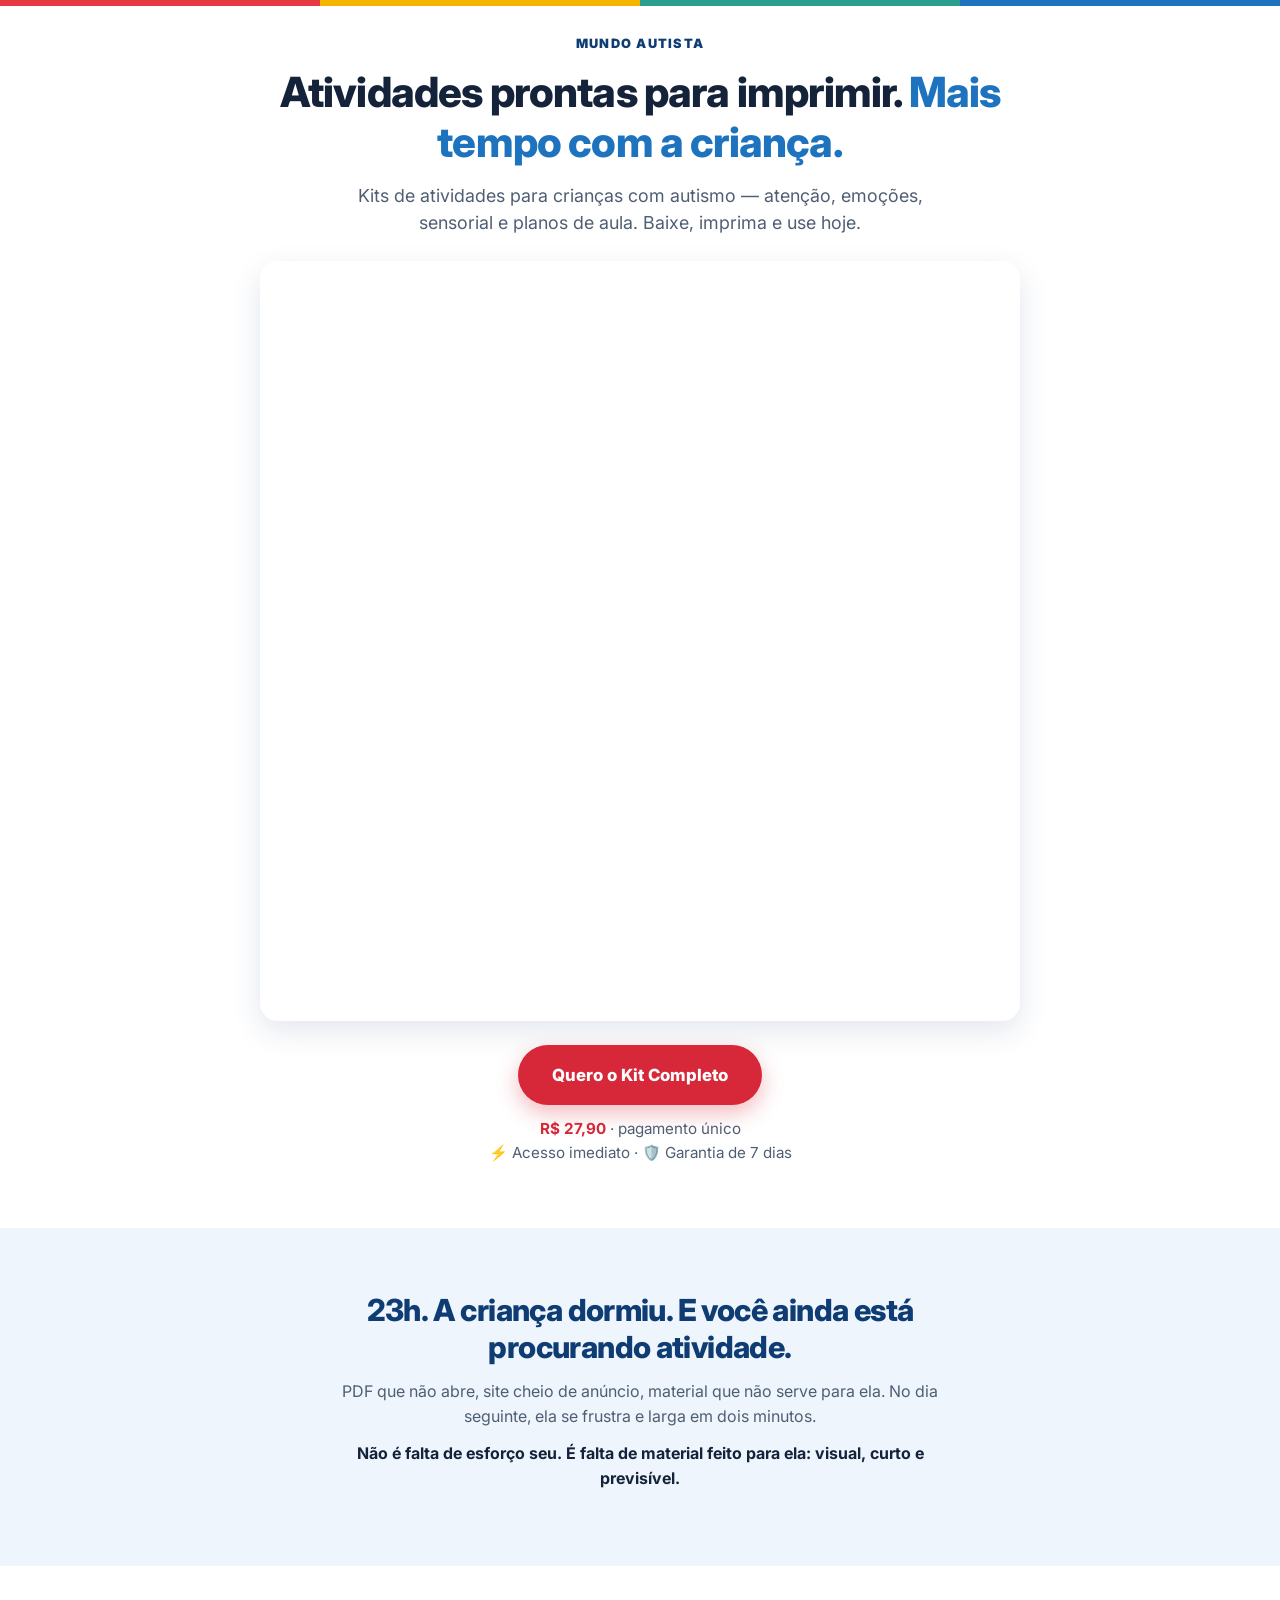
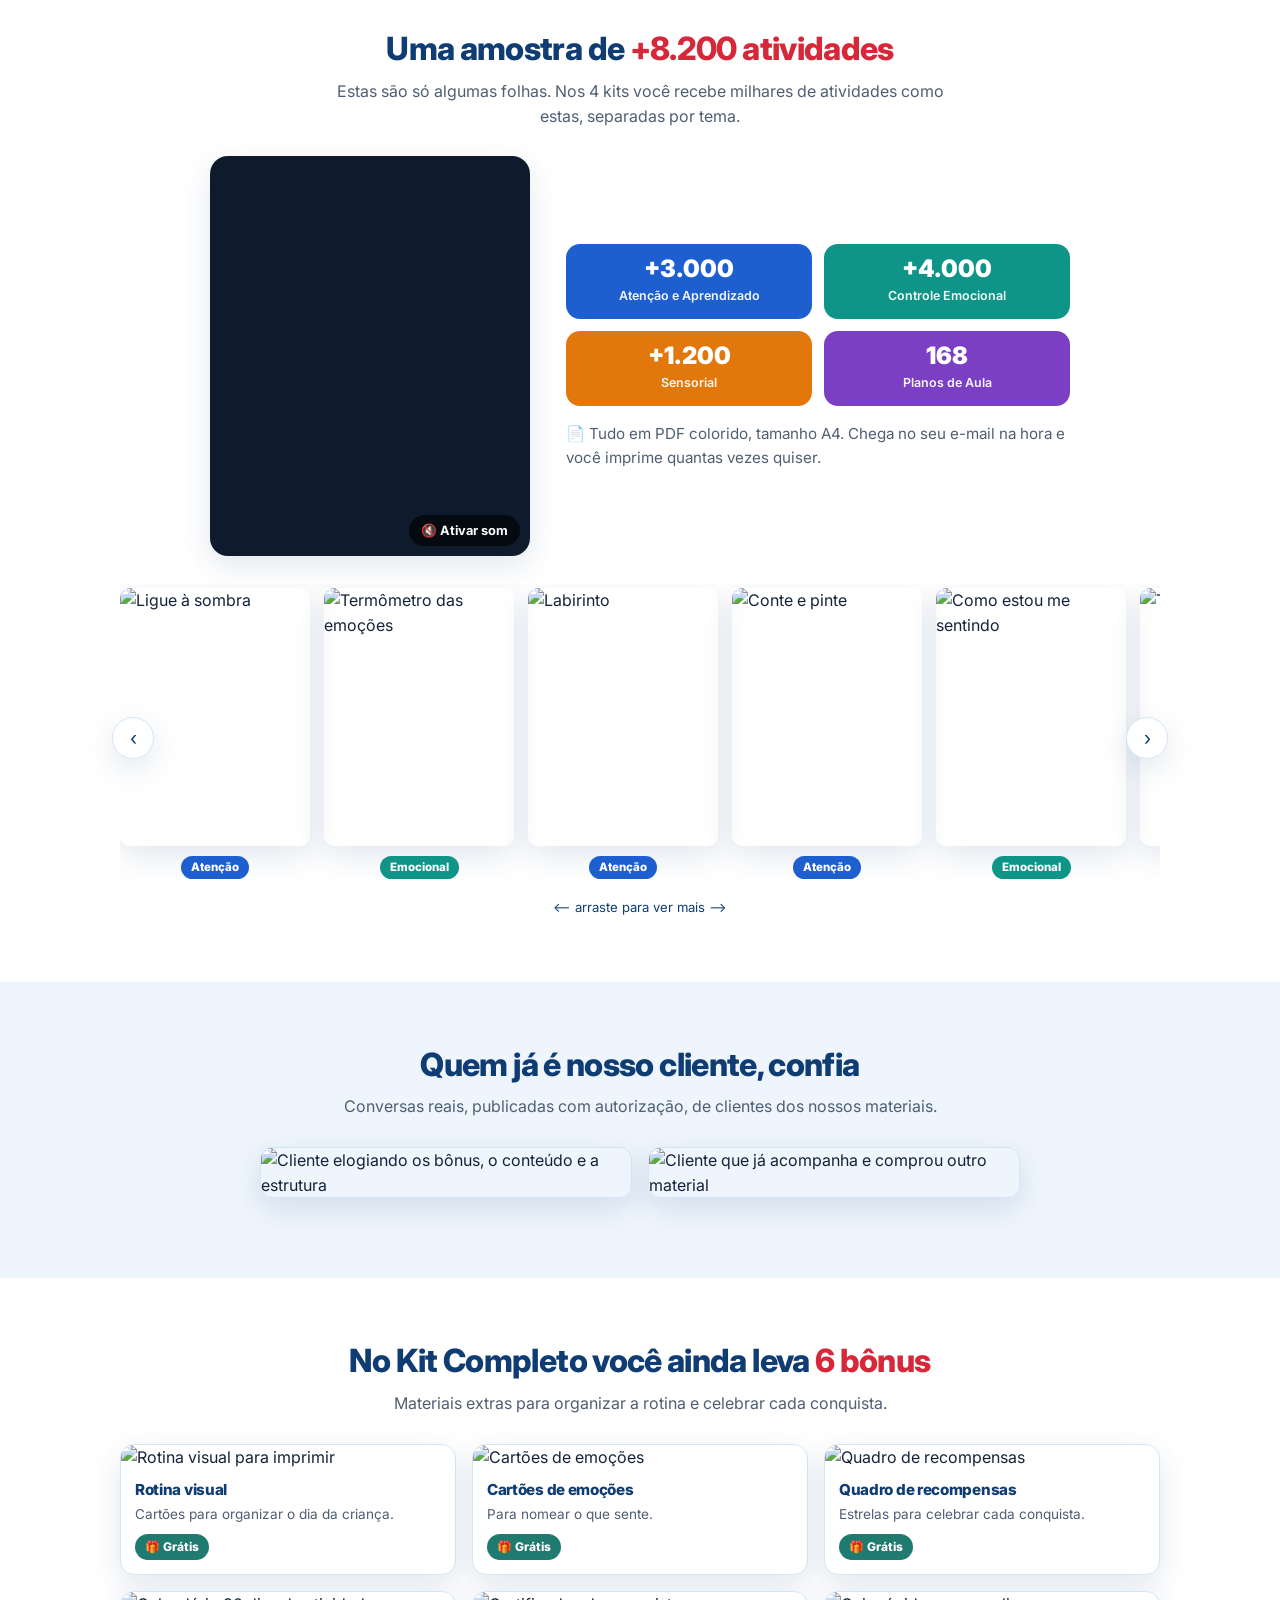
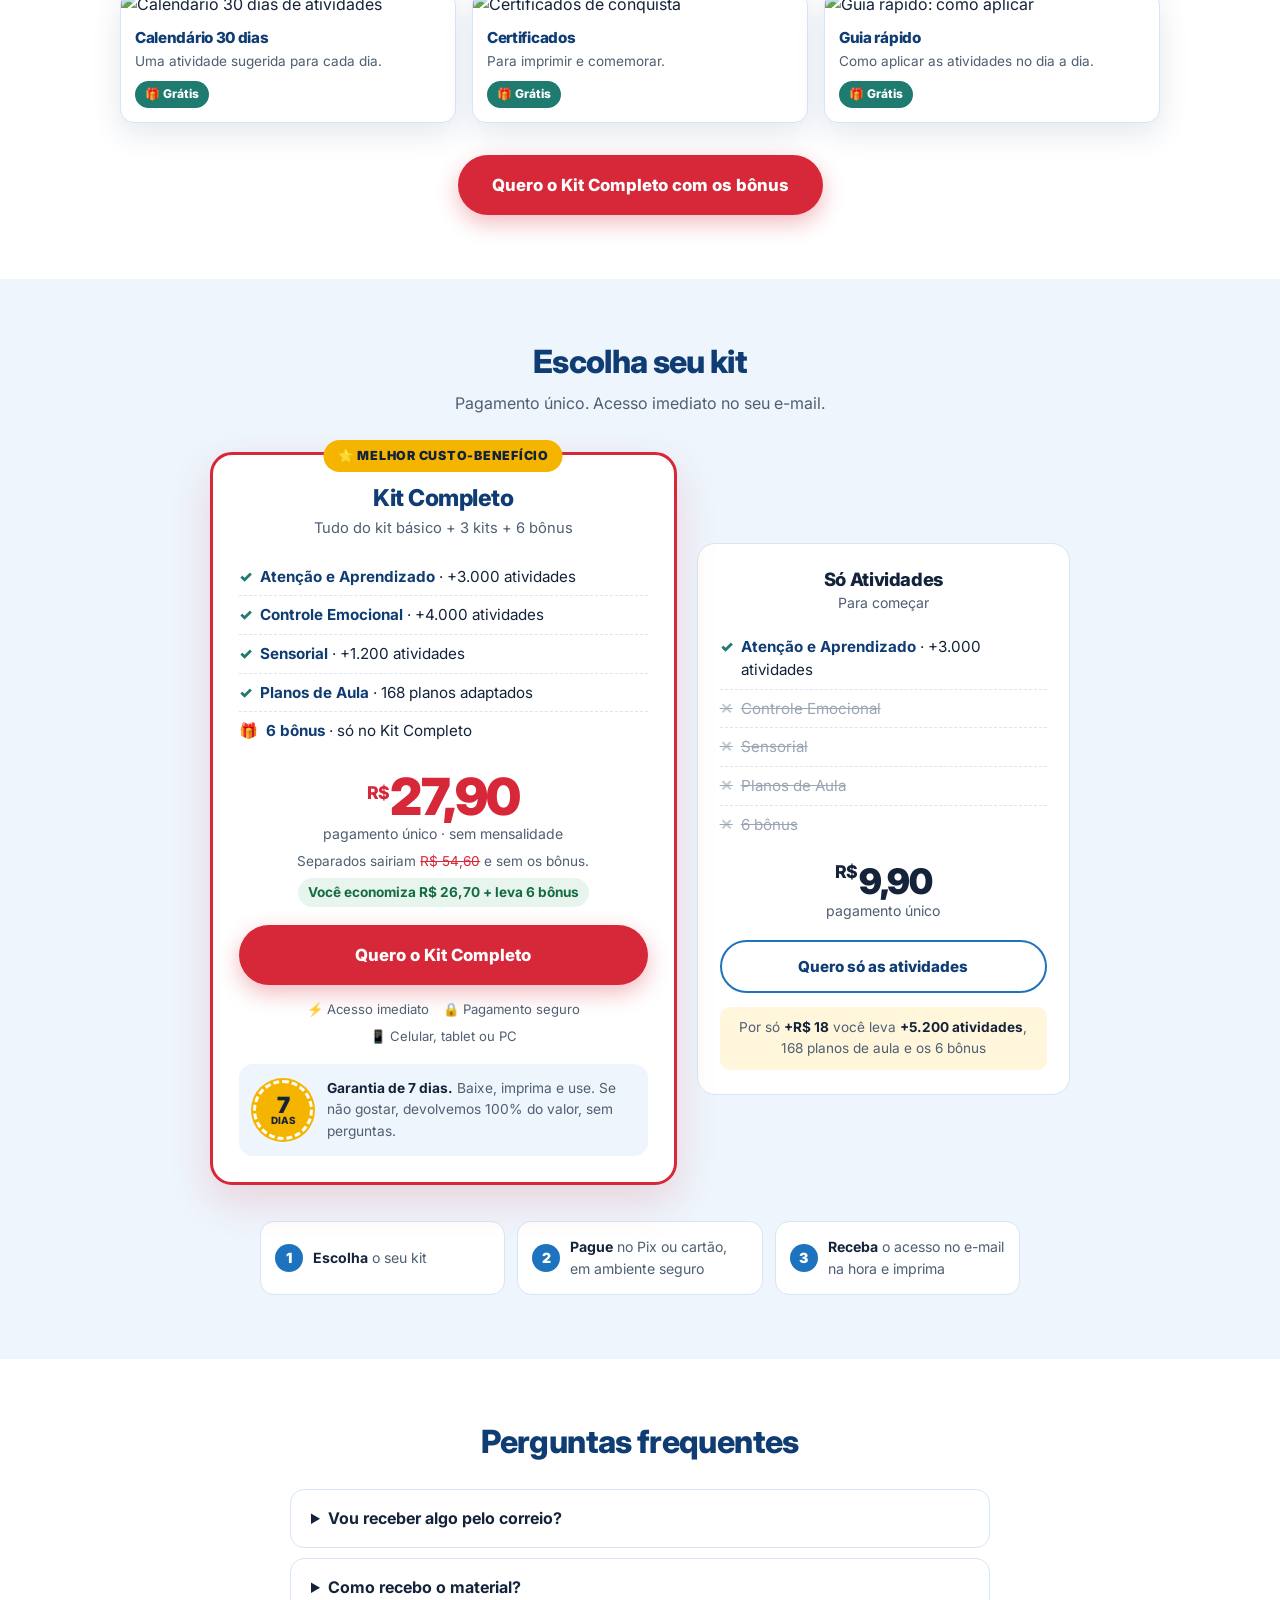
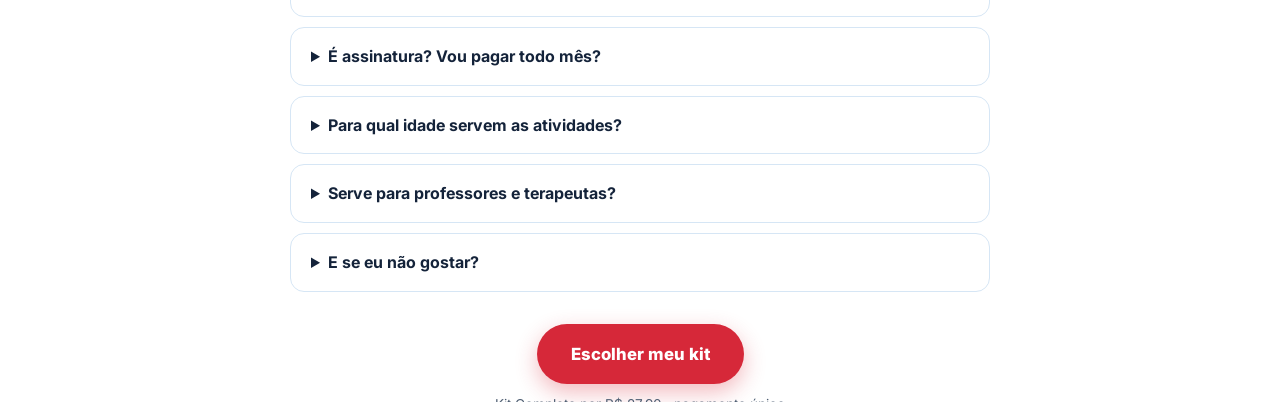
==== src/index.html @ b713f378 "Remove 3 prints de depoimento (Dr. Renan, contrato de hospedagem, Canva) Co-Authored-By: Claude Opus" ====
<!doctype html>
<html lang="pt-BR">
<head>
<meta charset="utf-8">
<meta name="viewport" content="width=device-width, initial-scale=1">
<title>Mundo Autista — Atividades prontas para imprimir</title>
<meta name="description" content="Kits de atividades para crianças com autismo: atenção, emoções, sensorial e planos de aula. Baixe, imprima e use hoje. A partir de R$ 9,90.">
<link rel="preconnect" href="https://fonts.googleapis.com">
<link rel="preconnect" href="https://fonts.gstatic.com" crossorigin>
<link href="https://fonts.googleapis.com/css2?family=Inter:wght@400;600;700;800;900&display=swap" rel="stylesheet">
<style>
:root {
  --azul:        #1E73BE;
  --azul-escuro: #0F3D73;
  --azul-50:     #EEF5FC;
  --azul-100:    #DCEBF8;
  --borda:       #D6E6F5;
  --texto:       #14233A;
  --texto-suave: #4F5F73;

  /* Cores do criativo: preço e compra */
  --vermelho:    #D62839;
  --vermelho-esc:#B01E2E;
  --amarelo:     #F4B400;
  --verde:       #1F7A70;

  --puzzle: linear-gradient(90deg, #E63946 0 25%, #F4B400 25% 50%, #2A9D8F 50% 75%, #1E73BE 75%);
  --fonte: Inter, 'Segoe UI', -apple-system, sans-serif;
  --raio: 18px;
  --sombra: 0 10px 30px rgba(15, 61, 115, 0.12);
  --secao: 64px;
}

* { box-sizing: border-box; margin: 0; padding: 0; }
body { font-family: var(--fonte); color: var(--texto); background: #fff; line-height: 1.55; }
body::before { content: ""; display: block; height: 6px; background: var(--puzzle); }
img, video { max-width: 100%; display: block; }
h1, h2, h3, h4 { font-weight: 800; letter-spacing: -0.02em; line-height: 1.2; }

.container { max-width: 1080px; margin: 0 auto; padding: 0 20px; }
section { padding: var(--secao) 0; }
.suave { background: var(--azul-50); }
.titulo { text-align: center; font-size: 2rem; color: var(--azul-escuro); margin-bottom: 10px; }
.titulo mark { background: none; color: var(--vermelho); }
.sub { text-align: center; color: var(--texto-suave); max-width: 620px; margin: 0 auto; }

/* Botão de compra */
.btn {
  display: inline-block; background: var(--vermelho); color: #fff; text-decoration: none;
  font-weight: 800; font-size: 1.05rem; padding: 17px 34px; border-radius: 999px;
  box-shadow: 0 8px 22px rgba(214, 40, 57, 0.32); transition: transform .15s ease, background .15s ease;
}
.btn:hover { transform: translateY(-2px); background: var(--vermelho-esc); }
.btn.bloco { display: block; text-align: center; width: 100%; }
.btn.secundario { background: #fff; color: var(--azul-escuro); border: 2px solid var(--azul); box-shadow: none; padding: 13px 24px; font-size: 0.95rem; }
.btn.secundario:hover { background: var(--azul-50); }
.cta { text-align: center; margin-top: 32px; }
.nota { margin-top: 10px; font-size: 0.85rem; color: var(--texto-suave); }

/* Hero */
.hero { padding: 28px 0 var(--secao); text-align: center; }
.marca { font-weight: 900; font-size: 0.8rem; letter-spacing: 0.1em; text-transform: uppercase; color: var(--azul-escuro); margin-bottom: 14px; }
.hero h1 { font-size: 2.6rem; max-width: 760px; margin: 0 auto 14px; }
.hero h1 span { color: var(--azul); }
.hero .sub { font-size: 1.12rem; margin-bottom: 24px; }
.preco-hero { margin-top: 12px; font-size: 0.95rem; color: var(--texto-suave); }
.preco-hero strong { color: var(--vermelho); }
.hero .mockup { width: 100%; height: auto; max-width: 760px; margin: 4px auto 24px; border-radius: var(--raio); box-shadow: var(--sombra); }

/* Dor + vídeo */
.dor { max-width: 680px; margin: 0 auto; text-align: center; }
.dor h2 { font-size: 1.9rem; color: var(--azul-escuro); margin-bottom: 14px; }
.dor p { color: var(--texto-suave); margin-bottom: 12px; }
.dor p strong { color: var(--texto); }

.video { position: relative; border-radius: var(--raio); overflow: hidden; box-shadow: var(--sombra); background: #0F1B2D; }
.video video { width: 100%; height: auto; }
.video.vertical { aspect-ratio: 9 / 16; }
.video.quadrado { aspect-ratio: 1 / 1; }
.video video { width: 100%; height: 100%; object-fit: cover; }
.som {
  position: absolute; right: 10px; bottom: 10px; border: 0; cursor: pointer;
  background: rgba(0,0,0,0.65); color: #fff; font: 700 0.8rem var(--fonte);
  padding: 8px 12px; border-radius: 999px;
}

/* Carrossel */
.carrossel-wrap { position: relative; margin-top: 28px; }
.carrossel {
  display: flex; gap: 14px; overflow-x: auto; scroll-snap-type: x mandatory;
  padding: 4px 4px 12px; cursor: grab; user-select: none; scrollbar-width: none;
}
.carrossel::-webkit-scrollbar { display: none; }
.carrossel.arrastando { cursor: grabbing; scroll-snap-type: none; }
.carrossel img { width: 190px; height: auto; border-radius: 10px; box-shadow: var(--sombra); pointer-events: none; }
.seta {
  position: absolute; top: 50%; transform: translateY(-50%); z-index: 5;
  width: 42px; height: 42px; border-radius: 50%; border: 1px solid var(--borda);
  background: #fff; box-shadow: var(--sombra); cursor: pointer;
  font-size: 1.2rem; color: var(--azul-escuro); font-family: inherit;
}
.seta.esq { left: -8px; } .seta.dir { right: -8px; }
.dica { text-align: center; font-size: 0.82rem; color: var(--azul-escuro); margin-top: 6px; }


/* Amostra: números por kit + etiquetas nas folhas */
.amostra { display: grid; grid-template-columns: 320px 1fr; gap: 36px; align-items: center; max-width: 860px; margin: 28px auto 0; }
.video.retrato { aspect-ratio: 4 / 5; }
.numeros { display: grid; grid-template-columns: repeat(2, 1fr); gap: 12px; }
.amostra-txt { margin-top: 16px; color: var(--texto-suave); font-size: 0.95rem; }
.num { border-radius: 14px; padding: 12px 8px; text-align: center; color: #fff; }
.num strong { display: block; font-size: 1.5rem; font-weight: 900; line-height: 1.1; }
.num span { font-size: 0.78rem; font-weight: 600; opacity: 0.95; }
.n-atencao, .t-atencao { background: #1E5FD0; }
.n-emocional, .t-emocional { background: #0F9488; }
.n-sensorial, .t-sensorial { background: #E2780B; }
.n-planos, .t-planos { background: #7B3FC4; }
.folha { flex: 0 0 auto; scroll-snap-align: start; align-self: flex-start; }
.carrossel .folha img { width: 190px; aspect-ratio: 238 / 322; object-fit: cover; object-position: top; }
.tag { display: table; margin: 10px auto 0; color: #fff; font-size: 0.72rem; font-weight: 800; padding: 3px 10px; border-radius: 999px; }
.folha.mais {
  width: 190px; border-radius: 10px; text-decoration: none; color: #fff; padding: 20px;
  background: linear-gradient(160deg, var(--azul-escuro), var(--azul));
  display: flex; flex-direction: column; justify-content: center; align-items: center; text-align: center; gap: 6px; box-shadow: var(--sombra);
}
.folha.mais strong { font-size: 2.2rem; font-weight: 900; line-height: 1; }
.folha.mais span { font-size: 0.9rem; }
.folha.mais em { font-style: normal; font-weight: 800; margin-top: 10px; background: #fff; color: var(--azul-escuro); padding: 8px 14px; border-radius: 999px; font-size: 0.85rem; }
.formato { text-align: center; margin-top: 14px; font-size: 0.88rem; color: var(--texto-suave); }
@media (max-width: 860px) {
  .amostra { grid-template-columns: 1fr; gap: 20px; }
  .amostra .video { max-width: 340px; width: 100%; margin: 0 auto; }
  .amostra-txt { text-align: center; }
}
@media (max-width: 600px) {
  .carrossel .folha img, .folha.mais { width: 150px; }
}

/* Depoimentos */
.depoimentos { columns: 2; column-gap: 16px; margin-top: 28px; max-width: 760px; margin-left: auto; margin-right: auto; }
.depoimentos img { width: 100%; margin-bottom: 16px; break-inside: avoid; border-radius: 12px; border: 1px solid var(--borda); box-shadow: var(--sombra); }

/* Oferta */
.combo {
  position: relative; background: #fff; border: 3px solid var(--vermelho); border-radius: 22px;
  padding: 30px 26px 26px; box-shadow: 0 16px 40px rgba(214, 40, 57, 0.16);
}
.selo-top {
  position: absolute; top: -15px; left: 50%; transform: translateX(-50%); white-space: nowrap;
  background: var(--amarelo); color: var(--texto); font-weight: 900; font-size: 0.78rem;
  letter-spacing: 0.06em; text-transform: uppercase; padding: 6px 14px; border-radius: 999px;
}
.combo h3 { font-size: 1.45rem; text-align: center; color: var(--azul-escuro); }
.combo .resumo { text-align: center; color: var(--texto-suave); font-size: 0.92rem; margin: 4px 0 18px; }
.lista { list-style: none; margin-bottom: 20px; }
.lista li { padding: 7px 0; border-bottom: 1px dashed var(--borda); font-size: 0.95rem; display: flex; gap: 8px; }
.lista li:last-child { border-bottom: 0; }
.lista li::before { content: "✓"; color: var(--verde); font-weight: 900; }
.lista li.extra::before { content: "🎁"; }
.lista b { color: var(--azul-escuro); }
.preco { text-align: center; margin-bottom: 18px; }
.preco .de { color: var(--texto-suave); font-size: 0.95rem; }
.preco .de s { color: var(--vermelho); }
.preco .por { font-size: 3.2rem; font-weight: 900; color: var(--vermelho); letter-spacing: -0.03em; line-height: 1.05; }
.preco .por small { font-size: 1.1rem; font-weight: 800; vertical-align: 0.9em; margin-right: 2px; }
.preco .economia { margin-top: 6px; font-size: 0.85rem; color: var(--texto-suave); }
.preco .economia s { color: var(--vermelho); }
.preco .economize { display: inline-block; margin-top: 6px; background: #E8F5EE; color: #146C43; padding: 4px 10px; border-radius: 999px; font-size: 0.85rem; }
.preco .unico { font-size: 0.88rem; color: var(--texto-suave); }
.confianca { display: flex; flex-wrap: wrap; justify-content: center; gap: 6px 14px; margin-top: 14px; font-size: 0.82rem; color: var(--texto-suave); }

.garantia { display: flex; gap: 14px; align-items: center; margin-top: 18px; padding: 14px; background: var(--azul-50); border-radius: 14px; font-size: 0.86rem; color: var(--texto-suave); }
.garantia strong { color: var(--texto); }
.selo-7 {
  flex-shrink: 0; width: 60px; height: 60px; border-radius: 50%; background: var(--amarelo); color: var(--texto);
  display: flex; flex-direction: column; align-items: center; justify-content: center; line-height: 1;
  border: 3px dashed #fff; box-shadow: 0 0 0 2px var(--amarelo);
}
.selo-7 strong { font-size: 1.4rem; font-weight: 900; }
.selo-7 span { font-size: 0.62rem; font-weight: 800; text-transform: uppercase; }

.avulsos-titulo { font-size: 1rem; text-align: center; color: var(--texto-suave); margin: 40px 0 16px; font-weight: 700; }
.avulsos { display: grid; grid-template-columns: repeat(4, 1fr); gap: 14px; }
.kit { background: #fff; border: 1px solid var(--borda); border-radius: 14px; overflow: hidden; display: flex; flex-direction: column; }
.kit img { width: 100%; aspect-ratio: 300 / 338; object-fit: cover; }
.kit .info { padding: 12px 14px 14px; display: flex; flex-direction: column; gap: 8px; flex: 1; }
.kit h4 { font-size: 0.95rem; color: var(--azul-escuro); }
.kit .qtd { font-size: 0.82rem; color: var(--texto-suave); }
.kit .valor { font-weight: 900; font-size: 1.25rem; color: var(--texto); margin-top: auto; }


/* Duas opções: completo (destaque) x básico */
.oferta { display: grid; grid-template-columns: 1.25fr 1fr; gap: 20px; align-items: center; max-width: 860px; margin: 36px auto 0; }
.basico { background: #fff; border: 1px solid var(--borda); border-radius: 18px; padding: 24px 22px; }
.basico h3 { font-size: 1.15rem; text-align: center; color: var(--texto); }
.basico .resumo { text-align: center; color: var(--texto-suave); font-size: 0.88rem; margin: 2px 0 14px; }
.lista li.nao { color: #9AA6B4; text-decoration: line-through; }
.lista li.nao::before { content: "✕"; color: #C3CBD5; }
.preco .por.pequeno { font-size: 2.2rem; color: var(--texto); }
.diferenca { margin-top: 14px; font-size: 0.85rem; color: var(--texto-suave); text-align: center; background: #FFF6DB; border-radius: 10px; padding: 10px; }
.diferenca strong { color: var(--texto); }
.outros { max-width: 860px; margin: 28px auto 0; }
.outros summary { cursor: pointer; text-align: center; color: var(--texto-suave); font-size: 0.9rem; font-weight: 600; text-decoration: underline; list-style: none; }
.outros summary::-webkit-details-marker { display: none; }
.outros .avulsos { grid-template-columns: repeat(3, 1fr); margin-top: 16px; }
@media (max-width: 860px) {
  .oferta { grid-template-columns: 1fr; max-width: 480px; }
  .outros .avulsos { grid-template-columns: repeat(2, 1fr); }
}

/* Como comprar */
.passos { list-style: none; counter-reset: p; display: grid; grid-template-columns: repeat(3, 1fr); gap: 12px; max-width: 760px; margin: 36px auto 0; }
.passos li { counter-increment: p; background: #fff; border: 1px solid var(--borda); border-radius: 14px; padding: 14px; font-size: 0.88rem; color: var(--texto-suave); display: flex; gap: 10px; align-items: center; }
.passos li::before { content: counter(p); flex-shrink: 0; width: 28px; height: 28px; border-radius: 50%; background: var(--azul); color: #fff; font-weight: 900; display: flex; align-items: center; justify-content: center; }
.passos strong { color: var(--texto); }
@media (max-width: 600px) { .passos { grid-template-columns: 1fr; } }

/* Bônus */
.bonus-grid { display: grid; grid-template-columns: repeat(3, 1fr); gap: 16px; margin-top: 28px; }
.bonus { background: #fff; border-radius: 14px; overflow: hidden; border: 1px solid var(--borda); box-shadow: var(--sombra); }
.bonus .conteudo { padding: 12px 14px 14px; }
.bonus h4 { font-size: 0.95rem; color: var(--azul-escuro); margin-bottom: 4px; }
.bonus p { font-size: 0.85rem; color: var(--texto-suave); margin-bottom: 8px; }
.bonus .gratis { display: inline-block; background: var(--verde); color: #fff; font-weight: 800; font-size: 0.75rem; padding: 4px 10px; border-radius: 999px; }

/* FAQ */
.faq { max-width: 700px; margin: 28px auto 0; }
.faq details { background: #fff; border: 1px solid var(--borda); border-radius: 14px; padding: 16px 20px; margin-bottom: 10px; }
.faq summary { font-weight: 700; cursor: pointer; }
.faq p { margin-top: 8px; color: var(--texto-suave); font-size: 0.95rem; }

.legais { margin-bottom: 8px; }
.legais a { color: var(--texto-suave); margin: 0 8px; }
footer { padding: 32px 0 96px; text-align: center; font-size: 0.82rem; color: var(--texto-suave); }

/* Barra fixa de compra (celular) */
.barra {
  position: fixed; left: 0; right: 0; bottom: 0; z-index: 50; display: none;
  background: #fff; border-top: 1px solid var(--borda); box-shadow: 0 -6px 20px rgba(15,61,115,0.12);
  padding: 10px 16px; align-items: center; gap: 12px; transform: translateY(110%); transition: transform .3s ease;
}
.barra.on { transform: translateY(0); }
.barra .txt { font-size: 0.8rem; line-height: 1.25; color: var(--texto-suave); }
.barra .txt strong { display: block; font-size: 1.1rem; color: var(--vermelho); }
.barra .btn { padding: 12px 20px; font-size: 0.95rem; margin-left: auto; white-space: nowrap; }

/* Acessibilidade */
:where(a, button, summary, [tabindex]):focus-visible { outline: 3px solid var(--azul-escuro); outline-offset: 3px; }
@media (prefers-reduced-motion: reduce) {
  *, *::before, *::after { animation: none !important; transition: none !important; scroll-behavior: auto !important; }
}

/* Responsivo */
@media (max-width: 860px) {
  :root { --secao: 44px; }
  .hero h1 { font-size: 1.85rem; }
  .hero .sub { display: none; }
  .hero h1 { margin-bottom: 16px; }
  .titulo, .dor h2 { font-size: 1.55rem; }
  .avulsos { grid-template-columns: repeat(2, 1fr); }
  .bonus-grid { grid-template-columns: repeat(2, 1fr); gap: 12px; }
  .depoimentos { columns: auto; display: flex; gap: 12px; overflow-x: auto; scroll-snap-type: x mandatory; padding-bottom: 8px; }
  .depoimentos img { flex: 0 0 80%; width: 80%; margin: 0; scroll-snap-align: center; align-self: flex-start; }
  .barra { display: flex; }
}
@media (max-width: 600px) {
  .seta { display: none; }
  .combo { padding: 28px 18px 20px; }
  .preco .por { font-size: 2.8rem; }
  .bonus p { display: none; }
}
</style>
</head>
<body>

<main>
<!-- 1. HERO -->
<section class="hero">
  <div class="container">
    <p class="marca">Mundo Autista</p>
    <h1>Atividades prontas para imprimir. <span>Mais tempo com a criança.</span></h1>
    <p class="sub">Kits de atividades para crianças com autismo — atenção, emoções, sensorial e planos de aula. Baixe, imprima e use hoje.</p>
    <picture>
      <source media="(max-width: 600px)" srcset="img/hero-mobile.webp" width="800" height="800">
      <img class="mockup" src="img/hero-desktop.webp" alt="Kit Completo Mundo Autista: 4 kits com +8.200 atividades por R$ 27,90" width="1440" height="960" fetchpriority="high">
    </picture>
    <a class="btn" href="#oferta">Quero o Kit Completo</a>
    <p class="preco-hero"><strong>R$ 27,90</strong> · pagamento único<br>⚡ Acesso imediato · 🛡️ Garantia de 7 dias</p>
  </div>
</section>

<!-- 2. DOR (o vídeo da dor já é o anúncio: aqui só reforça em 3 linhas) -->
<section class="suave">
  <div class="container dor">
    <h2>23h. A criança dormiu. E você ainda está procurando atividade.</h2>
    <p>PDF que não abre, site cheio de anúncio, material que não serve para ela. No dia seguinte, ela se frustra e larga em dois minutos.</p>
    <p><strong>Não é falta de esforço seu. É falta de material feito para ela: visual, curto e previsível.</strong></p>
  </div>
</section>

<!-- 3. PRÉVIAS -->
<section>
  <div class="container">
    <h2 class="titulo">Uma amostra de <mark>+8.200 atividades</mark></h2>
    <p class="sub">Estas são só algumas folhas. Nos 4 kits você recebe milhares de atividades como estas, separadas por tema.</p>
    <div class="amostra">
      <div class="video retrato">
        <video data-video="produto" poster="img/poster-produto.webp" muted loop playsinline preload="metadata"></video>
        <button class="som" type="button">🔇 Ativar som</button>
      </div>
      <div>
    <div class="numeros">
        <div class="num n-atencao"><strong>+3.000</strong><span>Atenção e Aprendizado</span></div>
        <div class="num n-emocional"><strong>+4.000</strong><span>Controle Emocional</span></div>
        <div class="num n-sensorial"><strong>+1.200</strong><span>Sensorial</span></div>
        <div class="num n-planos"><strong>168</strong><span>Planos de Aula</span></div>
      </div>
        <p class="amostra-txt">📄 Tudo em PDF colorido, tamanho A4. Chega no seu e-mail na hora e você imprime quantas vezes quiser.</p>
      </div>
    </div>
    <div class="carrossel-wrap">
      <button class="seta esq" type="button" aria-label="Anterior" data-dir="-1">‹</button>
      <div class="carrossel" id="carrossel" tabindex="0" aria-label="Prévias das atividades">
        <figure class="folha"><img src="img/previa-1.webp" alt="Ligue à sombra"><figcaption class="tag t-atencao">Atenção</figcaption></figure>
        <figure class="folha"><img src="img/previa-3.webp" alt="Termômetro das emoções"><figcaption class="tag t-emocional">Emocional</figcaption></figure>
        <figure class="folha"><img src="img/previa-10.webp" alt="Labirinto"><figcaption class="tag t-atencao">Atenção</figcaption></figure>
        <figure class="folha"><img src="img/previa-2.webp" alt="Conte e pinte"><figcaption class="tag t-atencao">Atenção</figcaption></figure>
        <figure class="folha"><img src="img/previa-6.webp" alt="Como estou me sentindo"><figcaption class="tag t-emocional">Emocional</figcaption></figure>
        <figure class="folha"><img src="img/previa-4.webp" alt="Toque e descubra"><figcaption class="tag t-sensorial">Sensorial</figcaption></figure>
        <figure class="folha"><img src="img/previa-11.webp" alt="Letra A"><figcaption class="tag t-atencao">Atenção</figcaption></figure>
        <figure class="folha"><img src="img/previa-7.webp" alt="Roda da calma"><figcaption class="tag t-emocional">Emocional</figcaption></figure>
        <figure class="folha"><img src="img/previa-12.webp" alt="Ligue a vogal"><figcaption class="tag t-atencao">Atenção</figcaption></figure>
        <figure class="folha"><img src="img/previa-8.webp" alt="Que som é esse"><figcaption class="tag t-sensorial">Sensorial</figcaption></figure>
        <figure class="folha"><img src="img/previa-9.webp" alt="Complete o padrão"><figcaption class="tag t-atencao">Atenção</figcaption></figure>
        <figure class="folha"><img src="img/previa-5.webp" alt="Plano de aula"><figcaption class="tag t-planos">Planos de Aula</figcaption></figure>
        <a class="folha mais" href="#oferta" draggable="false"><strong>+8.200</strong><span>outras atividades nos 4 kits</span><em>Ver os kits →</em></a>
      </div>
      <button class="seta dir" type="button" aria-label="Próximo" data-dir="1">›</button>
    </div>
    <p class="dica" aria-hidden="true">⟵ arraste para ver mais ⟶</p>
  </div>
</section>

<!-- 4. PROVA SOCIAL (antes do preço: quebra o medo de golpe) -->
<section class="suave">
  <div class="container">
    <h2 class="titulo">Quem já é nosso cliente, confia</h2>
    <p class="sub">Conversas reais, publicadas com autorização, de clientes dos nossos materiais.</p>
    <div class="depoimentos">
      <img src="img/depoimento-1.webp" alt="Cliente elogiando os bônus, o conteúdo e a estrutura">
      <img src="img/depoimento-5.webp" alt="Cliente que já acompanha e comprou outro material">
    </div>
  </div>
</section>

<!-- 5. BÔNUS (antes do preço: empilha valor) -->
<section>
  <div class="container">
    <h2 class="titulo">No Kit Completo você ainda leva <mark>6 bônus</mark></h2>
    <p class="sub">Materiais extras para organizar a rotina e celebrar cada conquista.</p>
    <div class="bonus-grid">
      <div class="bonus"><img src="img/bonus-1.webp" alt="Rotina visual para imprimir"><div class="conteudo"><h4>Rotina visual</h4><p>Cartões para organizar o dia da criança.</p><span class="gratis">🎁 Grátis</span></div></div>
      <div class="bonus"><img src="img/bonus-2.webp" alt="Cartões de emoções"><div class="conteudo"><h4>Cartões de emoções</h4><p>Para nomear o que sente.</p><span class="gratis">🎁 Grátis</span></div></div>
      <div class="bonus"><img src="img/bonus-3.webp" alt="Quadro de recompensas"><div class="conteudo"><h4>Quadro de recompensas</h4><p>Estrelas para celebrar cada conquista.</p><span class="gratis">🎁 Grátis</span></div></div>
      <div class="bonus"><img src="img/bonus-4.webp" alt="Calendário 30 dias de atividades"><div class="conteudo"><h4>Calendário 30 dias</h4><p>Uma atividade sugerida para cada dia.</p><span class="gratis">🎁 Grátis</span></div></div>
      <div class="bonus"><img src="img/bonus-5.webp" alt="Certificados de conquista"><div class="conteudo"><h4>Certificados</h4><p>Para imprimir e comemorar.</p><span class="gratis">🎁 Grátis</span></div></div>
      <div class="bonus"><img src="img/bonus-6.webp" alt="Guia rápido: como aplicar"><div class="conteudo"><h4>Guia rápido</h4><p>Como aplicar as atividades no dia a dia.</p><span class="gratis">🎁 Grátis</span></div></div>
    </div>
    <div class="cta">
      <a class="btn" href="#oferta">Quero o Kit Completo com os bônus</a>
    </div>
  </div>
</section>

<!-- 6. OFERTA -->
<section class="suave" id="oferta">
  <div class="container">
    <h2 class="titulo">Escolha seu kit</h2>
    <p class="sub">Pagamento único. Acesso imediato no seu e-mail.</p>

    <div class="oferta">
      <!-- Vídeo dos kits: volta aqui quando o criativo tiver o preço "separados" corrigido (soma real R$ 54,60).
      <div class="video quadrado">
        <video data-video="kits" poster="img/poster-kits.webp" muted loop playsinline preload="metadata"></video>
        <button class="som" type="button">🔇 Ativar som</button>
      </div>
      -->
      <div class="combo">
        <span class="selo-top">⭐ Melhor custo-benefício</span>
        <h3>Kit Completo</h3>
        <p class="resumo">Tudo do kit básico + 3 kits + 6 bônus</p>
        <ul class="lista">
          <li><span><b>Atenção e Aprendizado</b> · +3.000 atividades</span></li>
          <li><span><b>Controle Emocional</b> · +4.000 atividades</span></li>
          <li><span><b>Sensorial</b> · +1.200 atividades</span></li>
          <li><span><b>Planos de Aula</b> · 168 planos adaptados</span></li>
          <li class="extra"><span><b>6 bônus</b> · só no Kit Completo</span></li>
        </ul>
        <div class="preco">
          <div class="por"><small>R$</small>27,90</div>
          <div class="unico">pagamento único · sem mensalidade</div>
          <div class="economia">Separados sairiam <s>R$ 54,60</s> e sem os bônus.<br><strong class="economize">Você economiza R$ 26,70 + leva 6 bônus</strong></div>
        </div>
        <a class="btn bloco" href="#" data-checkout="completo">Quero o Kit Completo</a>
        <div class="confianca"><span>⚡ Acesso imediato</span><span>🔒 Pagamento seguro</span><span>📱 Celular, tablet ou PC</span></div>
        <div class="garantia">
          <div class="selo-7"><strong>7</strong><span>dias</span></div>
          <p><strong>Garantia de 7 dias.</strong> Baixe, imprima e use. Se não gostar, devolvemos 100% do valor, sem perguntas.</p>
        </div>
      </div>
      <div class="basico">
        <h3>Só Atividades</h3>
        <p class="resumo">Para começar</p>
        <ul class="lista">
          <li><span><b>Atenção e Aprendizado</b> · +3.000 atividades</span></li>
          <li class="nao"><span>Controle Emocional</span></li>
          <li class="nao"><span>Sensorial</span></li>
          <li class="nao"><span>Planos de Aula</span></li>
          <li class="nao"><span>6 bônus</span></li>
        </ul>
        <div class="preco"><div class="por pequeno"><small>R$</small>9,90</div><div class="unico">pagamento único</div></div>
        <a class="btn secundario bloco" href="#" data-checkout="atencao">Quero só as atividades</a>
        <p class="diferenca">Por só <strong>+R$ 18</strong> você leva <strong>+5.200 atividades</strong>, 168 planos de aula e os 6 bônus</p>
      </div>
    </div>


    <ol class="passos">
      <li><span><strong>Escolha</strong> o seu kit</span></li>
      <li><span><strong>Pague</strong> no Pix ou cartão, em ambiente seguro</span></li>
      <li><span><strong>Receba</strong> o acesso no e-mail na hora e imprima</span></li>
    </ol>
    <details class="outros">
      <summary>Quer só um dos outros kits? Ver kits avulsos</summary>
      <div class="avulsos">
      <div class="kit"><img src="img/kit-2.webp" alt="Kit Controle Emocional"><div class="info"><h4>Controle Emocional</h4><span class="qtd">+4.000 atividades</span><span class="valor">R$ 14,90</span><a class="btn secundario" href="#" data-checkout="emocional">Comprar</a></div></div>
      <div class="kit"><img src="img/kit-3.webp" alt="Kit Sensorial"><div class="info"><h4>Sensorial</h4><span class="qtd">+1.200 atividades</span><span class="valor">R$ 14,90</span><a class="btn secundario" href="#" data-checkout="sensorial">Comprar</a></div></div>
      <div class="kit"><img src="img/kit-4.webp" alt="Kit Planos de Aula"><div class="info"><h4>Planos de Aula</h4><span class="qtd">168 planos</span><span class="valor">R$ 14,90</span><a class="btn secundario" href="#" data-checkout="planos">Comprar</a></div></div>
      </div>
    </details>
  </div>
</section>

<!-- 7. FAQ -->
<section>
  <div class="container">
    <h2 class="titulo">Perguntas frequentes</h2>
    <div class="faq">
      <details><summary>Vou receber algo pelo correio?</summary><p>Não. O material é digital (PDF): você baixa e imprime em casa ou numa papelaria, quantas vezes quiser.</p></details>
      <details><summary>Como recebo o material?</summary><p>Logo após o pagamento, o acesso chega no seu e-mail. Em minutos você já pode baixar e imprimir.</p></details>
      <details><summary>É assinatura? Vou pagar todo mês?</summary><p>Não. É pagamento único, sem mensalidade. O acesso é seu.</p></details>
      <details><summary>Para qual idade servem as atividades?</summary><p>Para a educação infantil e os primeiros anos, e podem ser adaptadas ao nível de cada criança.</p></details>
      <details><summary>Serve para professores e terapeutas?</summary><p>Sim. Dá para usar em casa, na sala de aula ou no consultório.</p></details>
      <details><summary>E se eu não gostar?</summary><p>Você tem 7 dias de garantia. Basta pedir e devolvemos 100% do valor.</p></details>
    </div>
    <div class="cta">
      <a class="btn" href="#oferta">Escolher meu kit</a>
      <p class="nota">Kit Completo por R$ 27,90 · pagamento único</p>
    </div>
  </div>
</section>
</main>

<footer>
  <div class="container">
    <p class="legais" id="legais"></p>
    © <span id="ano"></span> Mundo Autista. Todos os direitos reservados.<br>Imagens ilustrativas.
  </div>
</footer>

<div class="barra" id="barra">
  <div class="txt">Kit Completo<strong>R$ 27,90</strong></div>
  <a class="btn" href="#oferta">Escolher kit</a>
</div>

<script>
// ===== CONFIGURAÇÃO =====================================================
// Links de checkout de cada produto.
var CHECKOUT = {
  completo:  'https://pay.kiwify.com.br/RvSzxi7',
  atencao:   'https://pay.kiwify.com.br/yXoMQDB',
  emocional: '',
  sensorial: '',
  planos:    ''
};
// ID do Pixel da Meta (Gerenciador de Eventos). Vazio = pixel desligado.
var PIXEL_ID = '';
// Links do rodapé (a Meta exige política de privacidade em páginas de anúncio).
var LEGAIS = { 'Política de privacidade': '', 'Termos de uso': '', 'Contato': '' };
// ==========================================================================

// Pixel da Meta: PageView ao abrir, ViewContent ao ver a oferta, InitiateCheckout no clique
if (PIXEL_ID) {
  !function(f,b,e,v,n,t,s){if(f.fbq)return;n=f.fbq=function(){n.callMethod?n.callMethod.apply(n,arguments):n.queue.push(arguments)};if(!f._fbq)f._fbq=n;n.push=n;n.loaded=!0;n.version='2.0';n.queue=[];t=b.createElement(e);t.async=!0;t.src=v;s=b.getElementsByTagName(e)[0];s.parentNode.insertBefore(t,s)}(window,document,'script','https://connect.facebook.net/en_US/fbevents.js');
  fbq('init', PIXEL_ID);
  fbq('track', 'PageView');
}
function rastreia(evento, dados) { if (window.fbq) fbq('track', evento, dados); }

// Botões de compra: link real + UTMs do anúncio repassadas ao checkout (atribuição de venda)
var VALORES = { completo: 27.90, atencao: 9.90, emocional: 14.90, sensorial: 14.90, planos: 14.90 };
document.querySelectorAll('[data-checkout]').forEach(function (a) {
  var chave = a.dataset.checkout, url = CHECKOUT[chave];
  if (!url) { a.href = '#oferta'; return; }
  if (location.search) url += (url.indexOf('?') < 0 ? '?' : '&') + location.search.slice(1);
  a.href = url; a.rel = 'noopener';
  a.addEventListener('click', function () {
    rastreia('InitiateCheckout', { content_name: chave, value: VALORES[chave], currency: 'BRL' });
  });
});

// Kits avulsos de R$ 14,90: só aparecem quando tiverem checkout
if (!CHECKOUT.emocional && !CHECKOUT.sensorial && !CHECKOUT.planos) {
  var outros = document.querySelector('.outros'); if (outros) outros.hidden = true;
}

// Rodapé legal: só mostra os links preenchidos
var legais = document.getElementById('legais');
Object.keys(LEGAIS).forEach(function (nome) {
  if (!LEGAIS[nome]) return;
  var a = document.createElement('a'); a.href = LEGAIS[nome]; a.textContent = nome; legais.appendChild(a);
});

document.getElementById('ano').textContent = new Date().getFullYear();

// Vídeos embutidos (só em preview.html): base64 -> Blob URL no formato que o navegador toca
document.querySelectorAll('video[data-embed]').forEach(function (v) {
  var tipo = v.canPlayType('video/webm; codecs="vp9, opus"') ? 'webm' : 'mp4';
  var el = document.getElementById(v.dataset.embed + '-' + tipo);
  if (!el) return;
  var bin = atob(el.textContent), buf = new Uint8Array(bin.length);
  for (var i = 0; i < bin.length; i++) buf[i] = bin.charCodeAt(i);
  v.src = URL.createObjectURL(new Blob([buf], { type: 'video/' + tipo }));
});

// Vídeos: tocam só quando aparecem na tela (economiza dados no 4G)
(function () {
  var vs = document.querySelectorAll('.video video');
  vs.forEach(function (v) { v.muted = true; });
  if (!('IntersectionObserver' in window)) { vs.forEach(function (v) { v.play().catch(function () {}); }); return; }
  var io = new IntersectionObserver(function (es) {
    es.forEach(function (e) { if (e.isIntersecting) e.target.play().catch(function () {}); else e.target.pause(); });
  }, { threshold: 0.25 });
  vs.forEach(function (v) { io.observe(v); });
})();

// Vídeos: botão de som
document.querySelectorAll('.video').forEach(function (box) {
  var v = box.querySelector('video'), b = box.querySelector('.som');
  b.addEventListener('click', function () {
    v.muted = !v.muted;
    if (!v.muted) { v.currentTime = 0; v.play(); }
    b.textContent = v.muted ? '🔇 Ativar som' : '🔊 Som ligado';
  });
});

// Carrossel: roda do mouse, arrastar, setas, teclado
(function () {
  var c = document.getElementById('carrossel');
  c.addEventListener('wheel', function (e) {
    if (Math.abs(e.deltaY) > Math.abs(e.deltaX)) {
      var max = c.scrollWidth - c.clientWidth;
      if ((e.deltaY > 0 && c.scrollLeft < max) || (e.deltaY < 0 && c.scrollLeft > 0)) { e.preventDefault(); c.scrollLeft += e.deltaY; }
    }
  }, { passive: false });
  var ativo = false, x0 = 0, s0 = 0;
  c.addEventListener('mousedown', function (e) { ativo = true; x0 = e.pageX; s0 = c.scrollLeft; c.classList.add('arrastando'); });
  window.addEventListener('mousemove', function (e) { if (ativo) c.scrollLeft = s0 - (e.pageX - x0); });
  window.addEventListener('mouseup', function () { if (ativo) { ativo = false; c.classList.remove('arrastando'); } });
  // Não segue o link do último card se a pessoa estava arrastando
  c.addEventListener('click', function (e) { if (Math.abs(c.scrollLeft - s0) > 5) e.preventDefault(); }, true);
  document.querySelectorAll('.seta').forEach(function (b) {
    b.addEventListener('click', function () { c.scrollBy({ left: 300 * +b.dataset.dir, behavior: 'smooth' }); });
  });
  c.addEventListener('keydown', function (e) {
    if (e.key === 'ArrowRight') c.scrollBy({ left: 200 });
    if (e.key === 'ArrowLeft') c.scrollBy({ left: -200 });
  });
})();

// Barra fixa: aparece depois do topo e some quando a oferta está na tela
(function () {
  var barra = document.getElementById('barra'), hero = document.querySelector('.hero'), oferta = document.getElementById('oferta');
  if (!('IntersectionObserver' in window)) return;
  var heroVisivel = true, ofertaVisivel = false;
  function atualiza() { barra.classList.toggle('on', !heroVisivel && !ofertaVisivel); }
  new IntersectionObserver(function (e) { heroVisivel = e[0].isIntersecting; atualiza(); }).observe(hero);
  var viu = false;
  new IntersectionObserver(function (e) {
    ofertaVisivel = e[0].isIntersecting; atualiza();
    if (ofertaVisivel && !viu) { viu = true; rastreia('ViewContent', { content_name: 'oferta', currency: 'BRL', value: 27.90 }); }
  }).observe(oferta);
})();
</script>
</body>
</html>
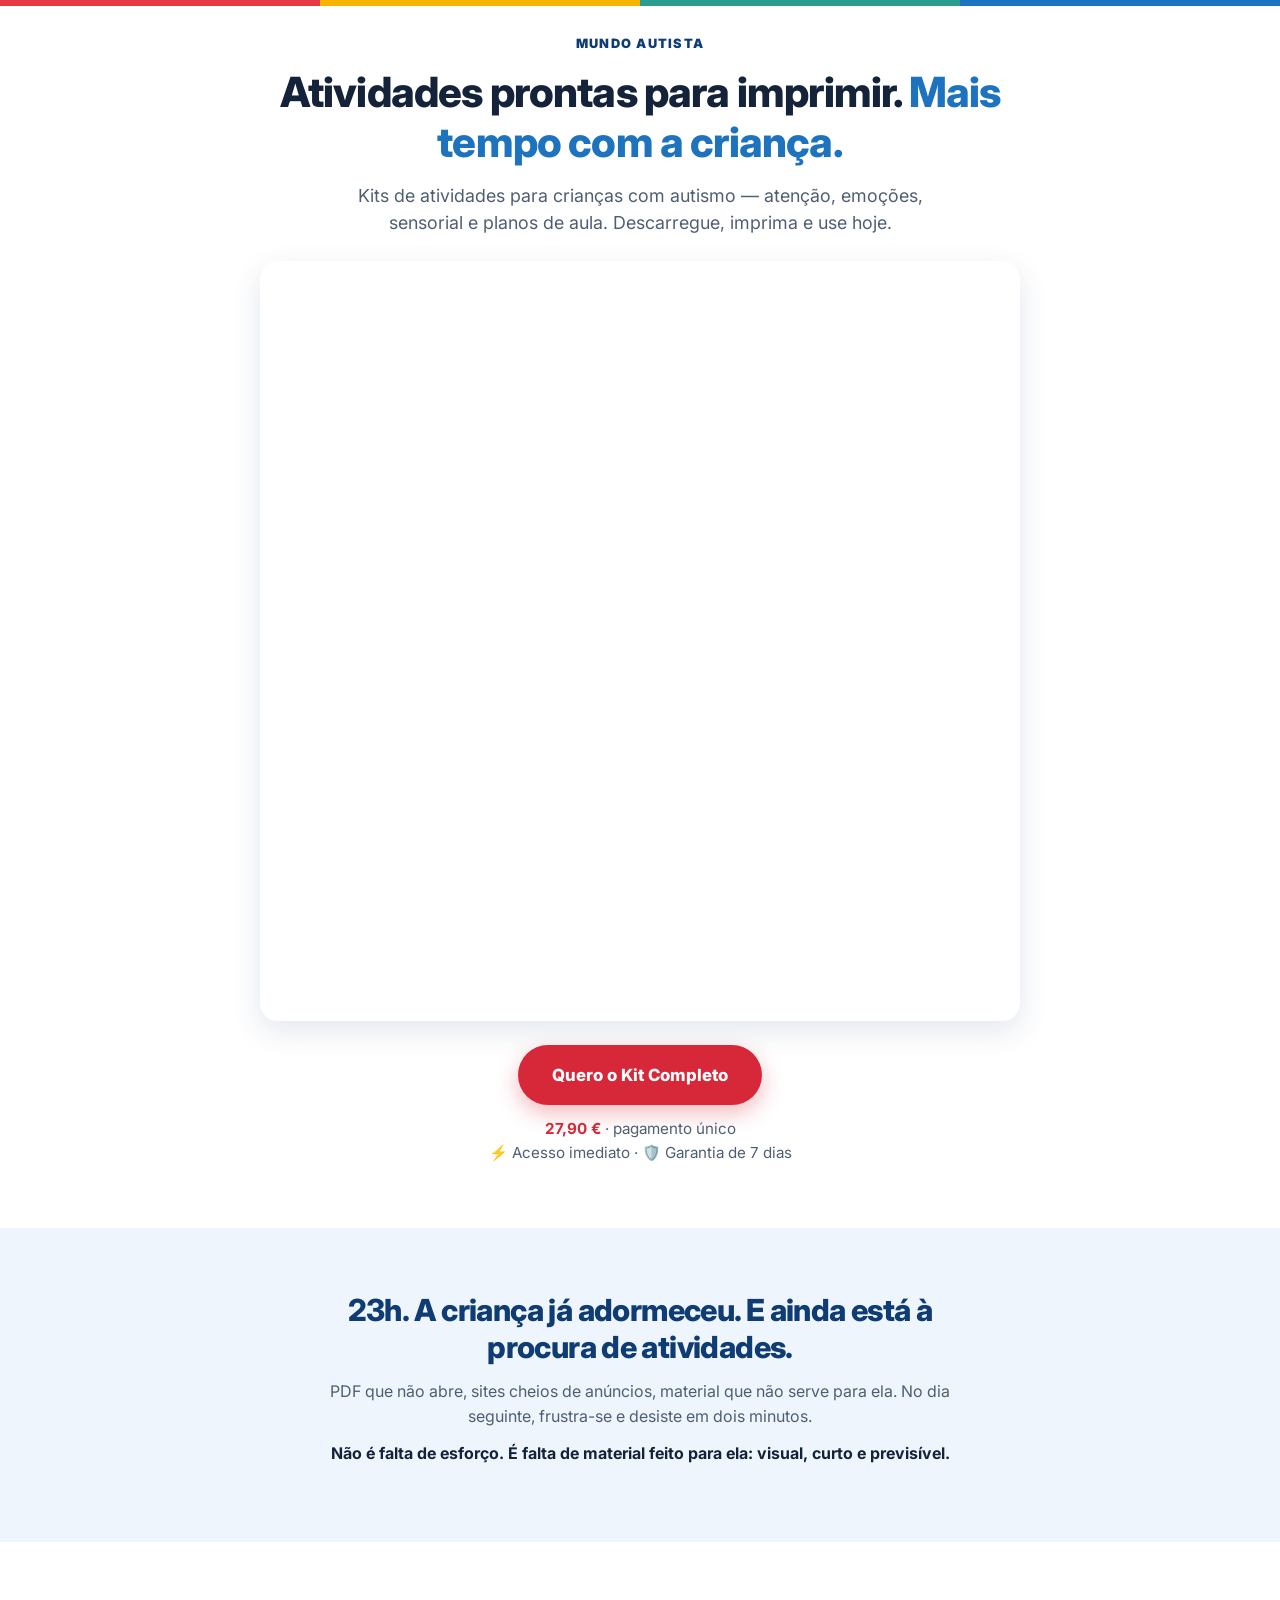
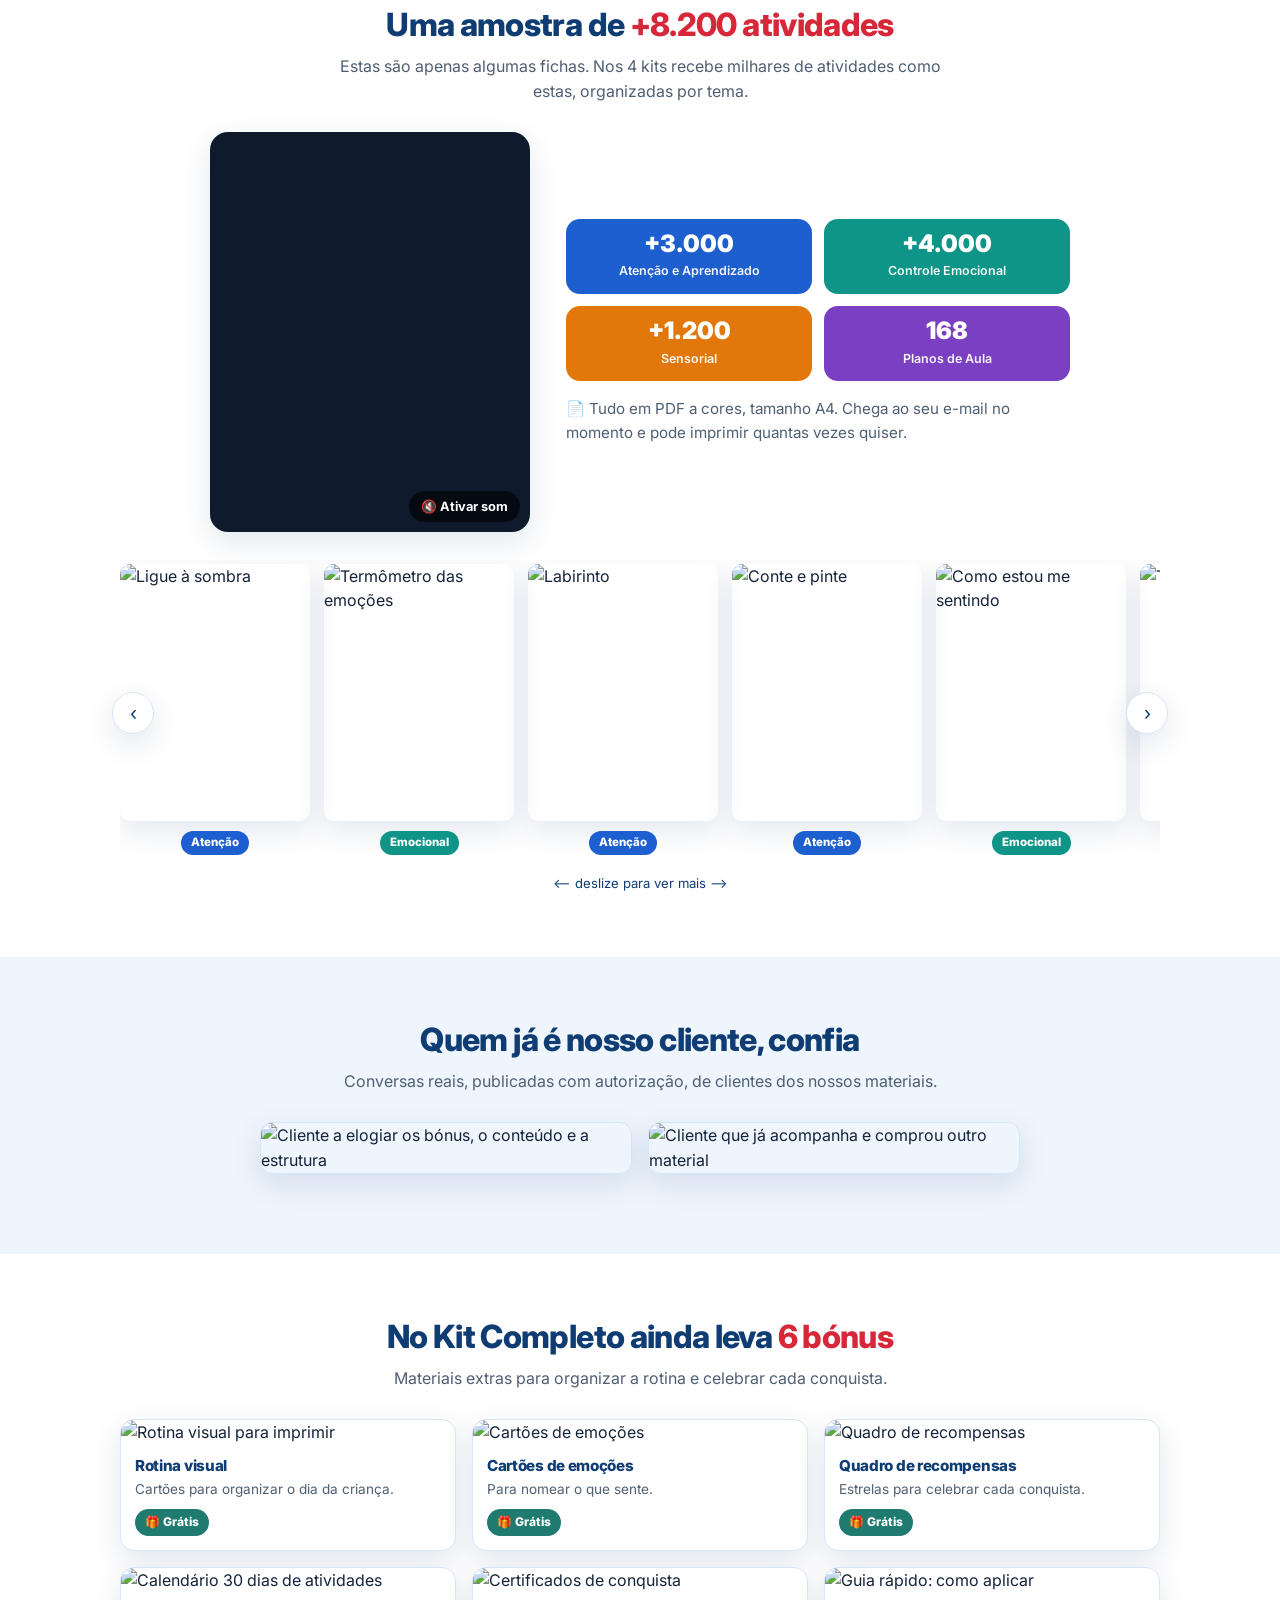
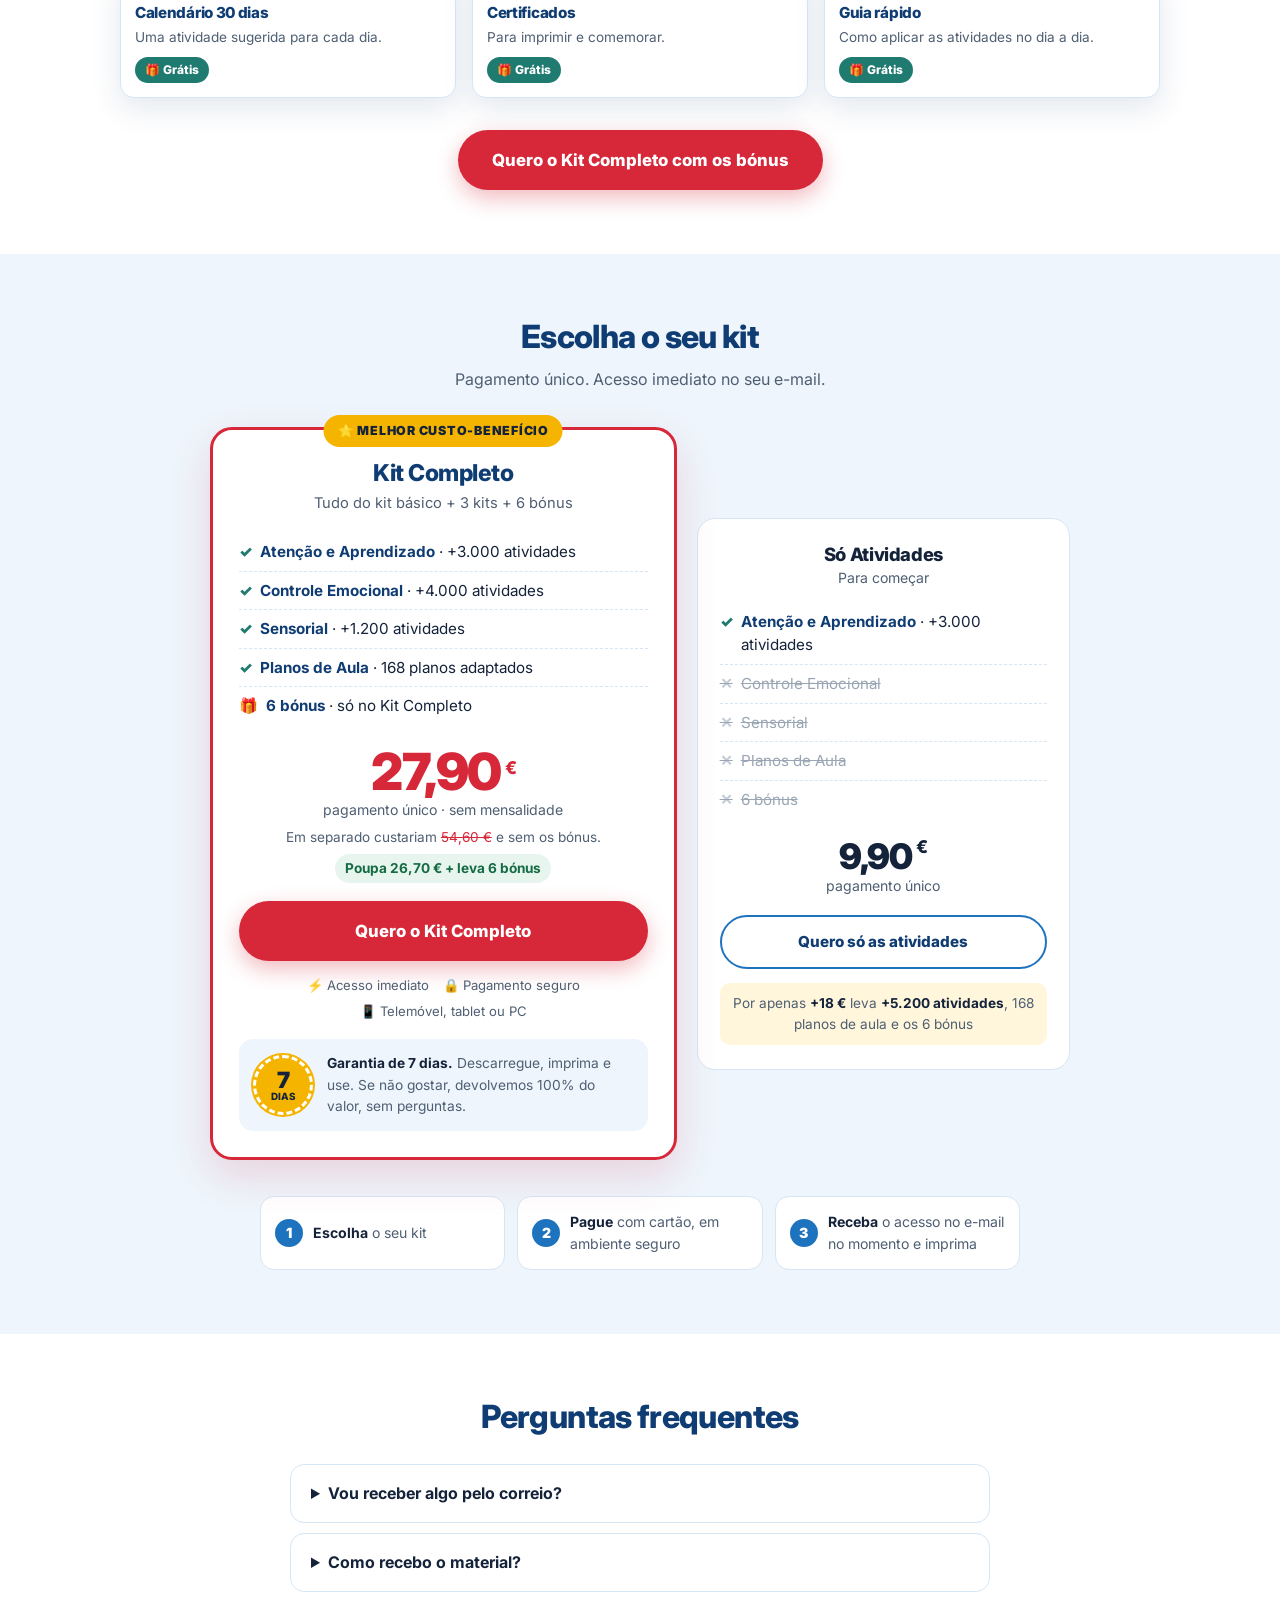
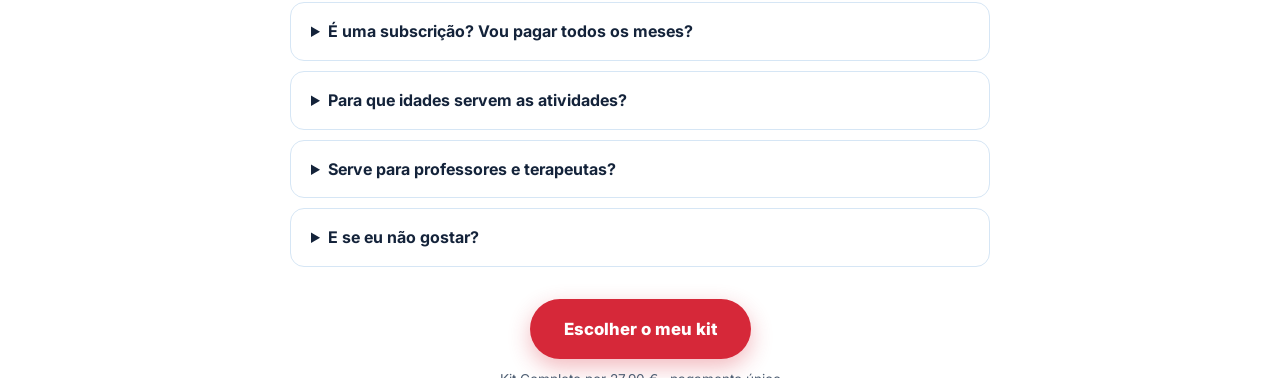
==== commit 8e74b7b7: "Traduz a página para português de Portugal e preços em euros Co-Authored-By: Claude Opus 5.5 <norepl" ====
--- a/src/index.html
+++ b/src/index.html
@@ -1,13 +1,16 @@
 <!doctype html>
-<html lang="pt-BR">
+<html lang="pt-PT">
 <head>
 <meta charset="utf-8">
 <meta name="viewport" content="width=device-width, initial-scale=1">
 <title>Mundo Autista — Atividades prontas para imprimir</title>
-<meta name="description" content="Kits de atividades para crianças com autismo: atenção, emoções, sensorial e planos de aula. Baixe, imprima e use hoje. A partir de R$ 9,90.">
+<meta name="description" content="Kits de atividades para crianças com autismo: atenção, emoções, sensorial e planos de aula. Descarregue, imprima e use hoje. A partir de 9,90 €.">
 <link rel="preconnect" href="https://fonts.googleapis.com">
 <link rel="preconnect" href="https://fonts.gstatic.com" crossorigin>
-<link href="https://fonts.googleapis.com/css2?family=Inter:wght@400;600;700;800;900&display=swap" rel="stylesheet">
+<link rel="preload" as="style" href="https://fonts.googleapis.com/css2?family=Inter:wght@400;700;800;900&display=swap">
+<link rel="stylesheet" href="https://fonts.googleapis.com/css2?family=Inter:wght@400;700;800;900&display=swap" media="print" onload="this.media='all'">
+<link rel="preload" as="image" href="img/hero-mobile.webp" media="(max-width: 600px)">
+<link rel="preload" as="image" href="img/hero-desktop.webp" media="(min-width: 601px)">
 <style>
 :root {
   --azul:        #1E73BE;
@@ -162,7 +165,7 @@
 .preco .de { color: var(--texto-suave); font-size: 0.95rem; }
 .preco .de s { color: var(--vermelho); }
 .preco .por { font-size: 3.2rem; font-weight: 900; color: var(--vermelho); letter-spacing: -0.03em; line-height: 1.05; }
-.preco .por small { font-size: 1.1rem; font-weight: 800; vertical-align: 0.9em; margin-right: 2px; }
+.preco .por small { font-size: 1.1rem; font-weight: 800; vertical-align: 0.9em; margin-left: 4px; }
 .preco .economia { margin-top: 6px; font-size: 0.85rem; color: var(--texto-suave); }
 .preco .economia s { color: var(--vermelho); }
 .preco .economize { display: inline-block; margin-top: 6px; background: #E8F5EE; color: #146C43; padding: 4px 10px; border-radius: 999px; font-size: 0.85rem; }
@@ -279,22 +282,22 @@
   <div class="container">
     <p class="marca">Mundo Autista</p>
     <h1>Atividades prontas para imprimir. <span>Mais tempo com a criança.</span></h1>
-    <p class="sub">Kits de atividades para crianças com autismo — atenção, emoções, sensorial e planos de aula. Baixe, imprima e use hoje.</p>
+    <p class="sub">Kits de atividades para crianças com autismo — atenção, emoções, sensorial e planos de aula. Descarregue, imprima e use hoje.</p>
     <picture>
-      <source media="(max-width: 600px)" srcset="img/hero-mobile.webp" width="800" height="800">
-      <img class="mockup" src="img/hero-desktop.webp" alt="Kit Completo Mundo Autista: 4 kits com +8.200 atividades por R$ 27,90" width="1440" height="960" fetchpriority="high">
+      <source media="(max-width: 600px)" srcset="img/hero-mobile.webp" width="720" height="720">
+      <img class="mockup" src="img/hero-desktop.webp" alt="Kit Completo Mundo Autista: 4 kits com +8.200 atividades por 27,90 €" width="1440" height="960" fetchpriority="high">
     </picture>
     <a class="btn" href="#oferta">Quero o Kit Completo</a>
-    <p class="preco-hero"><strong>R$ 27,90</strong> · pagamento único<br>⚡ Acesso imediato · 🛡️ Garantia de 7 dias</p>
+    <p class="preco-hero"><strong>27,90 €</strong> · pagamento único<br>⚡ Acesso imediato · 🛡️ Garantia de 7 dias</p>
   </div>
 </section>
 
 <!-- 2. DOR (o vídeo da dor já é o anúncio: aqui só reforça em 3 linhas) -->
 <section class="suave">
   <div class="container dor">
-    <h2>23h. A criança dormiu. E você ainda está procurando atividade.</h2>
-    <p>PDF que não abre, site cheio de anúncio, material que não serve para ela. No dia seguinte, ela se frustra e larga em dois minutos.</p>
-    <p><strong>Não é falta de esforço seu. É falta de material feito para ela: visual, curto e previsível.</strong></p>
+    <h2>23h. A criança já adormeceu. E ainda está à procura de atividades.</h2>
+    <p>PDF que não abre, sites cheios de anúncios, material que não serve para ela. No dia seguinte, frustra-se e desiste em dois minutos.</p>
+    <p><strong>Não é falta de esforço. É falta de material feito para ela: visual, curto e previsível.</strong></p>
   </div>
 </section>
 
@@ -302,10 +305,10 @@
 <section>
   <div class="container">
     <h2 class="titulo">Uma amostra de <mark>+8.200 atividades</mark></h2>
-    <p class="sub">Estas são só algumas folhas. Nos 4 kits você recebe milhares de atividades como estas, separadas por tema.</p>
+    <p class="sub">Estas são apenas algumas fichas. Nos 4 kits recebe milhares de atividades como estas, organizadas por tema.</p>
     <div class="amostra">
       <div class="video retrato">
-        <video data-video="produto" poster="img/poster-produto.webp" muted loop playsinline preload="metadata"></video>
+        <video data-video="produto" poster="img/poster-produto.webp" muted loop playsinline preload="none"></video>
         <button class="som" type="button">🔇 Ativar som</button>
       </div>
       <div>
@@ -315,7 +318,7 @@
         <div class="num n-sensorial"><strong>+1.200</strong><span>Sensorial</span></div>
         <div class="num n-planos"><strong>168</strong><span>Planos de Aula</span></div>
       </div>
-        <p class="amostra-txt">📄 Tudo em PDF colorido, tamanho A4. Chega no seu e-mail na hora e você imprime quantas vezes quiser.</p>
+        <p class="amostra-txt">📄 Tudo em PDF a cores, tamanho A4. Chega ao seu e-mail no momento e pode imprimir quantas vezes quiser.</p>
       </div>
     </div>
     <div class="carrossel-wrap">
@@ -337,7 +340,7 @@
       </div>
       <button class="seta dir" type="button" aria-label="Próximo" data-dir="1">›</button>
     </div>
-    <p class="dica" aria-hidden="true">⟵ arraste para ver mais ⟶</p>
+    <p class="dica" aria-hidden="true">⟵ deslize para ver mais ⟶</p>
   </div>
 </section>
 
@@ -347,7 +350,7 @@
     <h2 class="titulo">Quem já é nosso cliente, confia</h2>
     <p class="sub">Conversas reais, publicadas com autorização, de clientes dos nossos materiais.</p>
     <div class="depoimentos">
-      <img src="img/depoimento-1.webp" alt="Cliente elogiando os bônus, o conteúdo e a estrutura">
+      <img src="img/depoimento-1.webp" alt="Cliente a elogiar os bónus, o conteúdo e a estrutura">
       <img src="img/depoimento-5.webp" alt="Cliente que já acompanha e comprou outro material">
     </div>
   </div>
@@ -356,7 +359,7 @@
 <!-- 5. BÔNUS (antes do preço: empilha valor) -->
 <section>
   <div class="container">
-    <h2 class="titulo">No Kit Completo você ainda leva <mark>6 bônus</mark></h2>
+    <h2 class="titulo">No Kit Completo ainda leva <mark>6 bónus</mark></h2>
     <p class="sub">Materiais extras para organizar a rotina e celebrar cada conquista.</p>
     <div class="bonus-grid">
       <div class="bonus"><img src="img/bonus-1.webp" alt="Rotina visual para imprimir"><div class="conteudo"><h4>Rotina visual</h4><p>Cartões para organizar o dia da criança.</p><span class="gratis">🎁 Grátis</span></div></div>
@@ -367,7 +370,7 @@
       <div class="bonus"><img src="img/bonus-6.webp" alt="Guia rápido: como aplicar"><div class="conteudo"><h4>Guia rápido</h4><p>Como aplicar as atividades no dia a dia.</p><span class="gratis">🎁 Grátis</span></div></div>
     </div>
     <div class="cta">
-      <a class="btn" href="#oferta">Quero o Kit Completo com os bônus</a>
+      <a class="btn" href="#oferta">Quero o Kit Completo com os bónus</a>
     </div>
   </div>
 </section>
@@ -375,37 +378,37 @@
 <!-- 6. OFERTA -->
 <section class="suave" id="oferta">
   <div class="container">
-    <h2 class="titulo">Escolha seu kit</h2>
+    <h2 class="titulo">Escolha o seu kit</h2>
     <p class="sub">Pagamento único. Acesso imediato no seu e-mail.</p>
 
     <div class="oferta">
       <!-- Vídeo dos kits: volta aqui quando o criativo tiver o preço "separados" corrigido (soma real R$ 54,60).
       <div class="video quadrado">
-        <video data-video="kits" poster="img/poster-kits.webp" muted loop playsinline preload="metadata"></video>
+        <video data-video="kits" poster="img/poster-kits.webp" muted loop playsinline preload="none"></video>
         <button class="som" type="button">🔇 Ativar som</button>
       </div>
       -->
       <div class="combo">
         <span class="selo-top">⭐ Melhor custo-benefício</span>
         <h3>Kit Completo</h3>
-        <p class="resumo">Tudo do kit básico + 3 kits + 6 bônus</p>
+        <p class="resumo">Tudo do kit básico + 3 kits + 6 bónus</p>
         <ul class="lista">
           <li><span><b>Atenção e Aprendizado</b> · +3.000 atividades</span></li>
           <li><span><b>Controle Emocional</b> · +4.000 atividades</span></li>
           <li><span><b>Sensorial</b> · +1.200 atividades</span></li>
           <li><span><b>Planos de Aula</b> · 168 planos adaptados</span></li>
-          <li class="extra"><span><b>6 bônus</b> · só no Kit Completo</span></li>
+          <li class="extra"><span><b>6 bónus</b> · só no Kit Completo</span></li>
         </ul>
         <div class="preco">
-          <div class="por"><small>R$</small>27,90</div>
+          <div class="por">27,90<small>€</small></div>
           <div class="unico">pagamento único · sem mensalidade</div>
-          <div class="economia">Separados sairiam <s>R$ 54,60</s> e sem os bônus.<br><strong class="economize">Você economiza R$ 26,70 + leva 6 bônus</strong></div>
+          <div class="economia">Em separado custariam <s>54,60 €</s> e sem os bónus.<br><strong class="economize">Poupa 26,70 € + leva 6 bónus</strong></div>
         </div>
         <a class="btn bloco" href="#" data-checkout="completo">Quero o Kit Completo</a>
-        <div class="confianca"><span>⚡ Acesso imediato</span><span>🔒 Pagamento seguro</span><span>📱 Celular, tablet ou PC</span></div>
+        <div class="confianca"><span>⚡ Acesso imediato</span><span>🔒 Pagamento seguro</span><span>📱 Telemóvel, tablet ou PC</span></div>
         <div class="garantia">
           <div class="selo-7"><strong>7</strong><span>dias</span></div>
-          <p><strong>Garantia de 7 dias.</strong> Baixe, imprima e use. Se não gostar, devolvemos 100% do valor, sem perguntas.</p>
+          <p><strong>Garantia de 7 dias.</strong> Descarregue, imprima e use. Se não gostar, devolvemos 100% do valor, sem perguntas.</p>
         </div>
       </div>
       <div class="basico">
@@ -416,26 +419,26 @@
           <li class="nao"><span>Controle Emocional</span></li>
           <li class="nao"><span>Sensorial</span></li>
           <li class="nao"><span>Planos de Aula</span></li>
-          <li class="nao"><span>6 bônus</span></li>
+          <li class="nao"><span>6 bónus</span></li>
         </ul>
-        <div class="preco"><div class="por pequeno"><small>R$</small>9,90</div><div class="unico">pagamento único</div></div>
+        <div class="preco"><div class="por pequeno">9,90<small>€</small></div><div class="unico">pagamento único</div></div>
         <a class="btn secundario bloco" href="#" data-checkout="atencao">Quero só as atividades</a>
-        <p class="diferenca">Por só <strong>+R$ 18</strong> você leva <strong>+5.200 atividades</strong>, 168 planos de aula e os 6 bônus</p>
+        <p class="diferenca">Por apenas <strong>+18 €</strong> leva <strong>+5.200 atividades</strong>, 168 planos de aula e os 6 bónus</p>
       </div>
     </div>
 
 
     <ol class="passos">
       <li><span><strong>Escolha</strong> o seu kit</span></li>
-      <li><span><strong>Pague</strong> no Pix ou cartão, em ambiente seguro</span></li>
-      <li><span><strong>Receba</strong> o acesso no e-mail na hora e imprima</span></li>
+      <li><span><strong>Pague</strong> com cartão, em ambiente seguro</span></li>
+      <li><span><strong>Receba</strong> o acesso no e-mail no momento e imprima</span></li>
     </ol>
     <details class="outros">
       <summary>Quer só um dos outros kits? Ver kits avulsos</summary>
       <div class="avulsos">
-      <div class="kit"><img src="img/kit-2.webp" alt="Kit Controle Emocional"><div class="info"><h4>Controle Emocional</h4><span class="qtd">+4.000 atividades</span><span class="valor">R$ 14,90</span><a class="btn secundario" href="#" data-checkout="emocional">Comprar</a></div></div>
-      <div class="kit"><img src="img/kit-3.webp" alt="Kit Sensorial"><div class="info"><h4>Sensorial</h4><span class="qtd">+1.200 atividades</span><span class="valor">R$ 14,90</span><a class="btn secundario" href="#" data-checkout="sensorial">Comprar</a></div></div>
-      <div class="kit"><img src="img/kit-4.webp" alt="Kit Planos de Aula"><div class="info"><h4>Planos de Aula</h4><span class="qtd">168 planos</span><span class="valor">R$ 14,90</span><a class="btn secundario" href="#" data-checkout="planos">Comprar</a></div></div>
+      <div class="kit"><img src="img/kit-2.webp" alt="Kit Controle Emocional"><div class="info"><h4>Controle Emocional</h4><span class="qtd">+4.000 atividades</span><span class="valor">14,90 €</span><a class="btn secundario" href="#" data-checkout="emocional">Comprar</a></div></div>
+      <div class="kit"><img src="img/kit-3.webp" alt="Kit Sensorial"><div class="info"><h4>Sensorial</h4><span class="qtd">+1.200 atividades</span><span class="valor">14,90 €</span><a class="btn secundario" href="#" data-checkout="sensorial">Comprar</a></div></div>
+      <div class="kit"><img src="img/kit-4.webp" alt="Kit Planos de Aula"><div class="info"><h4>Planos de Aula</h4><span class="qtd">168 planos</span><span class="valor">14,90 €</span><a class="btn secundario" href="#" data-checkout="planos">Comprar</a></div></div>
       </div>
     </details>
   </div>
@@ -446,16 +449,16 @@
   <div class="container">
     <h2 class="titulo">Perguntas frequentes</h2>
     <div class="faq">
-      <details><summary>Vou receber algo pelo correio?</summary><p>Não. O material é digital (PDF): você baixa e imprime em casa ou numa papelaria, quantas vezes quiser.</p></details>
-      <details><summary>Como recebo o material?</summary><p>Logo após o pagamento, o acesso chega no seu e-mail. Em minutos você já pode baixar e imprimir.</p></details>
-      <details><summary>É assinatura? Vou pagar todo mês?</summary><p>Não. É pagamento único, sem mensalidade. O acesso é seu.</p></details>
-      <details><summary>Para qual idade servem as atividades?</summary><p>Para a educação infantil e os primeiros anos, e podem ser adaptadas ao nível de cada criança.</p></details>
-      <details><summary>Serve para professores e terapeutas?</summary><p>Sim. Dá para usar em casa, na sala de aula ou no consultório.</p></details>
-      <details><summary>E se eu não gostar?</summary><p>Você tem 7 dias de garantia. Basta pedir e devolvemos 100% do valor.</p></details>
+      <details><summary>Vou receber algo pelo correio?</summary><p>Não. O material é digital (PDF): descarrega e imprime em casa ou numa papelaria, quantas vezes quiser.</p></details>
+      <details><summary>Como recebo o material?</summary><p>Logo após o pagamento, o acesso chega ao seu e-mail. Em minutos já pode descarregar e imprimir.</p></details>
+      <details><summary>É uma subscrição? Vou pagar todos os meses?</summary><p>Não. É um pagamento único, sem mensalidades. O acesso é seu.</p></details>
+      <details><summary>Para que idades servem as atividades?</summary><p>Para o pré-escolar e o 1.º ciclo, e podem ser adaptadas ao nível de cada criança.</p></details>
+      <details><summary>Serve para professores e terapeutas?</summary><p>Sim. Pode usar em casa, na sala de aula ou no consultório.</p></details>
+      <details><summary>E se eu não gostar?</summary><p>Tem 7 dias de garantia. Basta pedir e devolvemos 100% do valor.</p></details>
     </div>
     <div class="cta">
-      <a class="btn" href="#oferta">Escolher meu kit</a>
-      <p class="nota">Kit Completo por R$ 27,90 · pagamento único</p>
+      <a class="btn" href="#oferta">Escolher o meu kit</a>
+      <p class="nota">Kit Completo por 27,90 € · pagamento único</p>
     </div>
   </div>
 </section>
@@ -469,7 +472,7 @@
 </footer>
 
 <div class="barra" id="barra">
-  <div class="txt">Kit Completo<strong>R$ 27,90</strong></div>
+  <div class="txt">Kit Completo<strong>27,90 €</strong></div>
   <a class="btn" href="#oferta">Escolher kit</a>
 </div>
 
@@ -505,7 +508,7 @@
   if (location.search) url += (url.indexOf('?') < 0 ? '?' : '&') + location.search.slice(1);
   a.href = url; a.rel = 'noopener';
   a.addEventListener('click', function () {
-    rastreia('InitiateCheckout', { content_name: chave, value: VALORES[chave], currency: 'BRL' });
+    rastreia('InitiateCheckout', { content_name: chave, value: VALORES[chave], currency: 'EUR' });
   });
 });
 
@@ -588,7 +591,7 @@
   var viu = false;
   new IntersectionObserver(function (e) {
     ofertaVisivel = e[0].isIntersecting; atualiza();
-    if (ofertaVisivel && !viu) { viu = true; rastreia('ViewContent', { content_name: 'oferta', currency: 'BRL', value: 27.90 }); }
+    if (ofertaVisivel && !viu) { viu = true; rastreia('ViewContent', { content_name: 'oferta', currency: 'EUR', value: 27.90 }); }
   }).observe(oferta);
 })();
 </script>
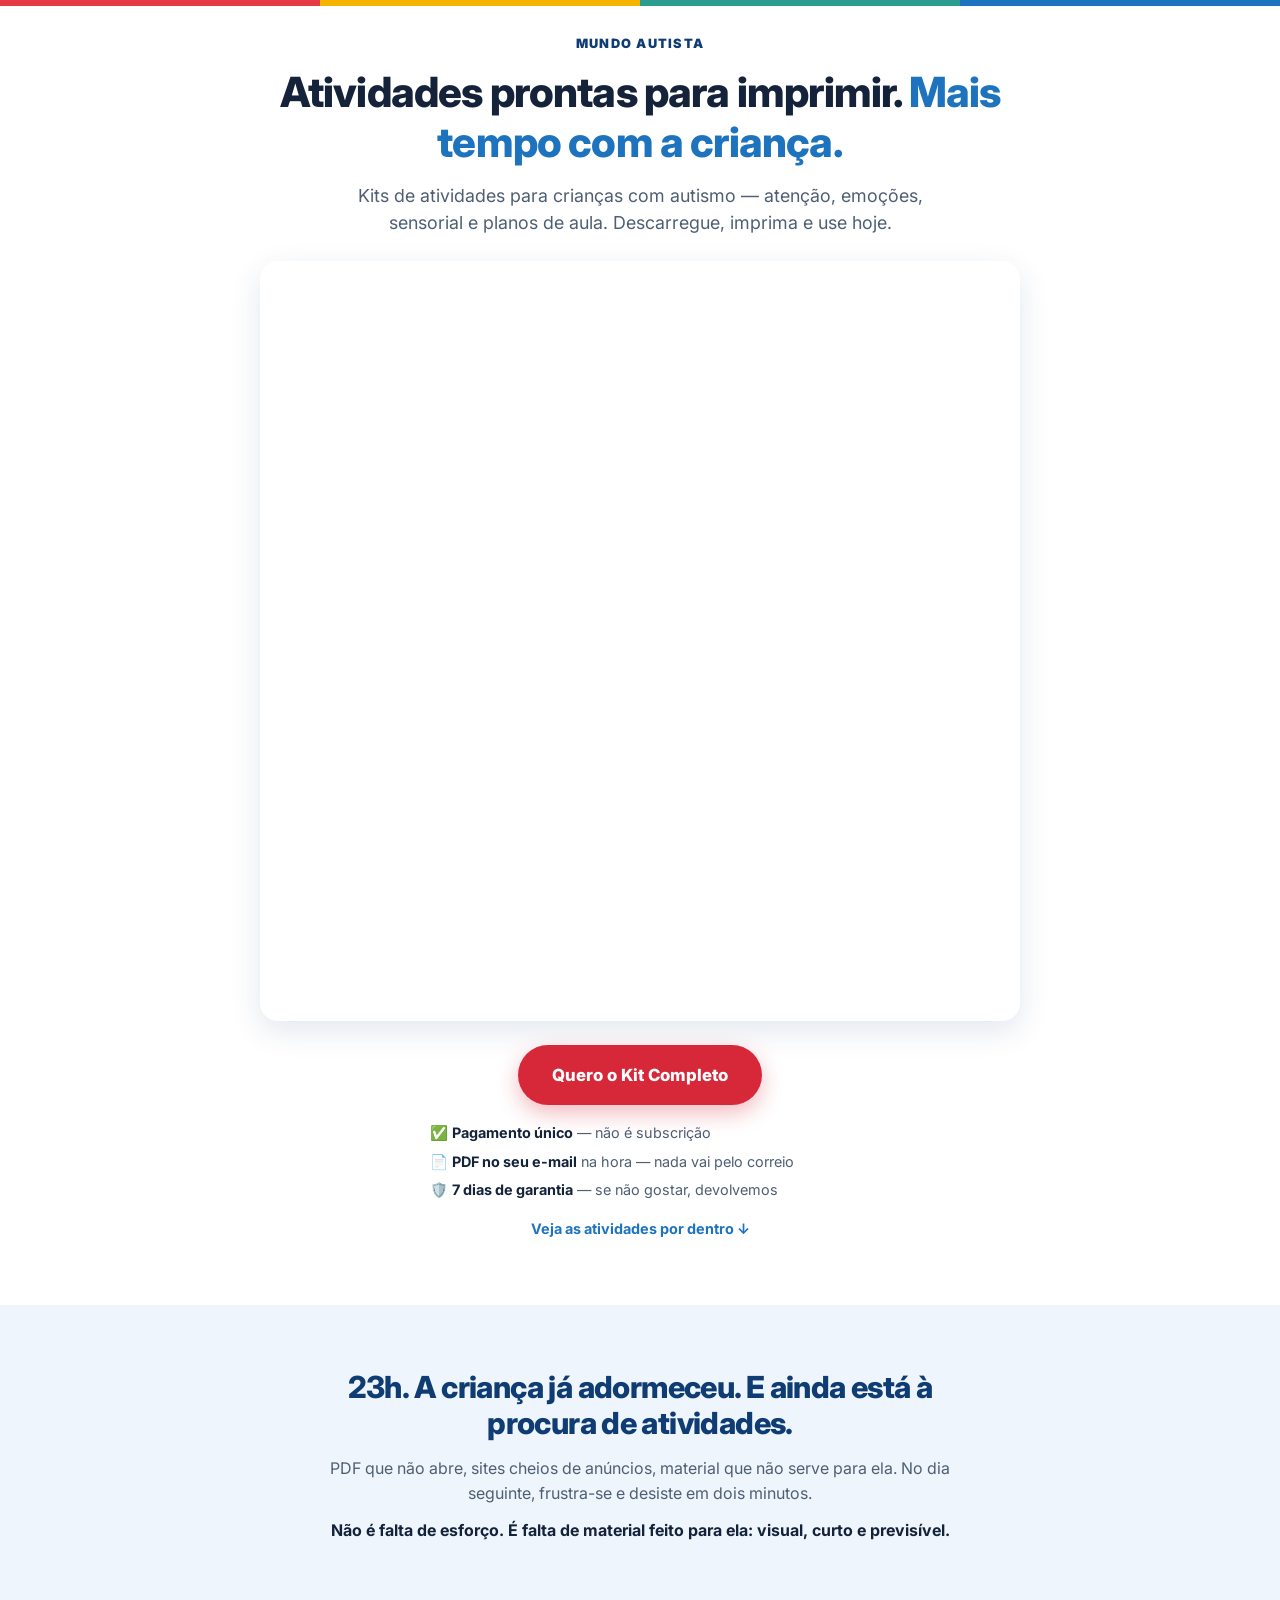
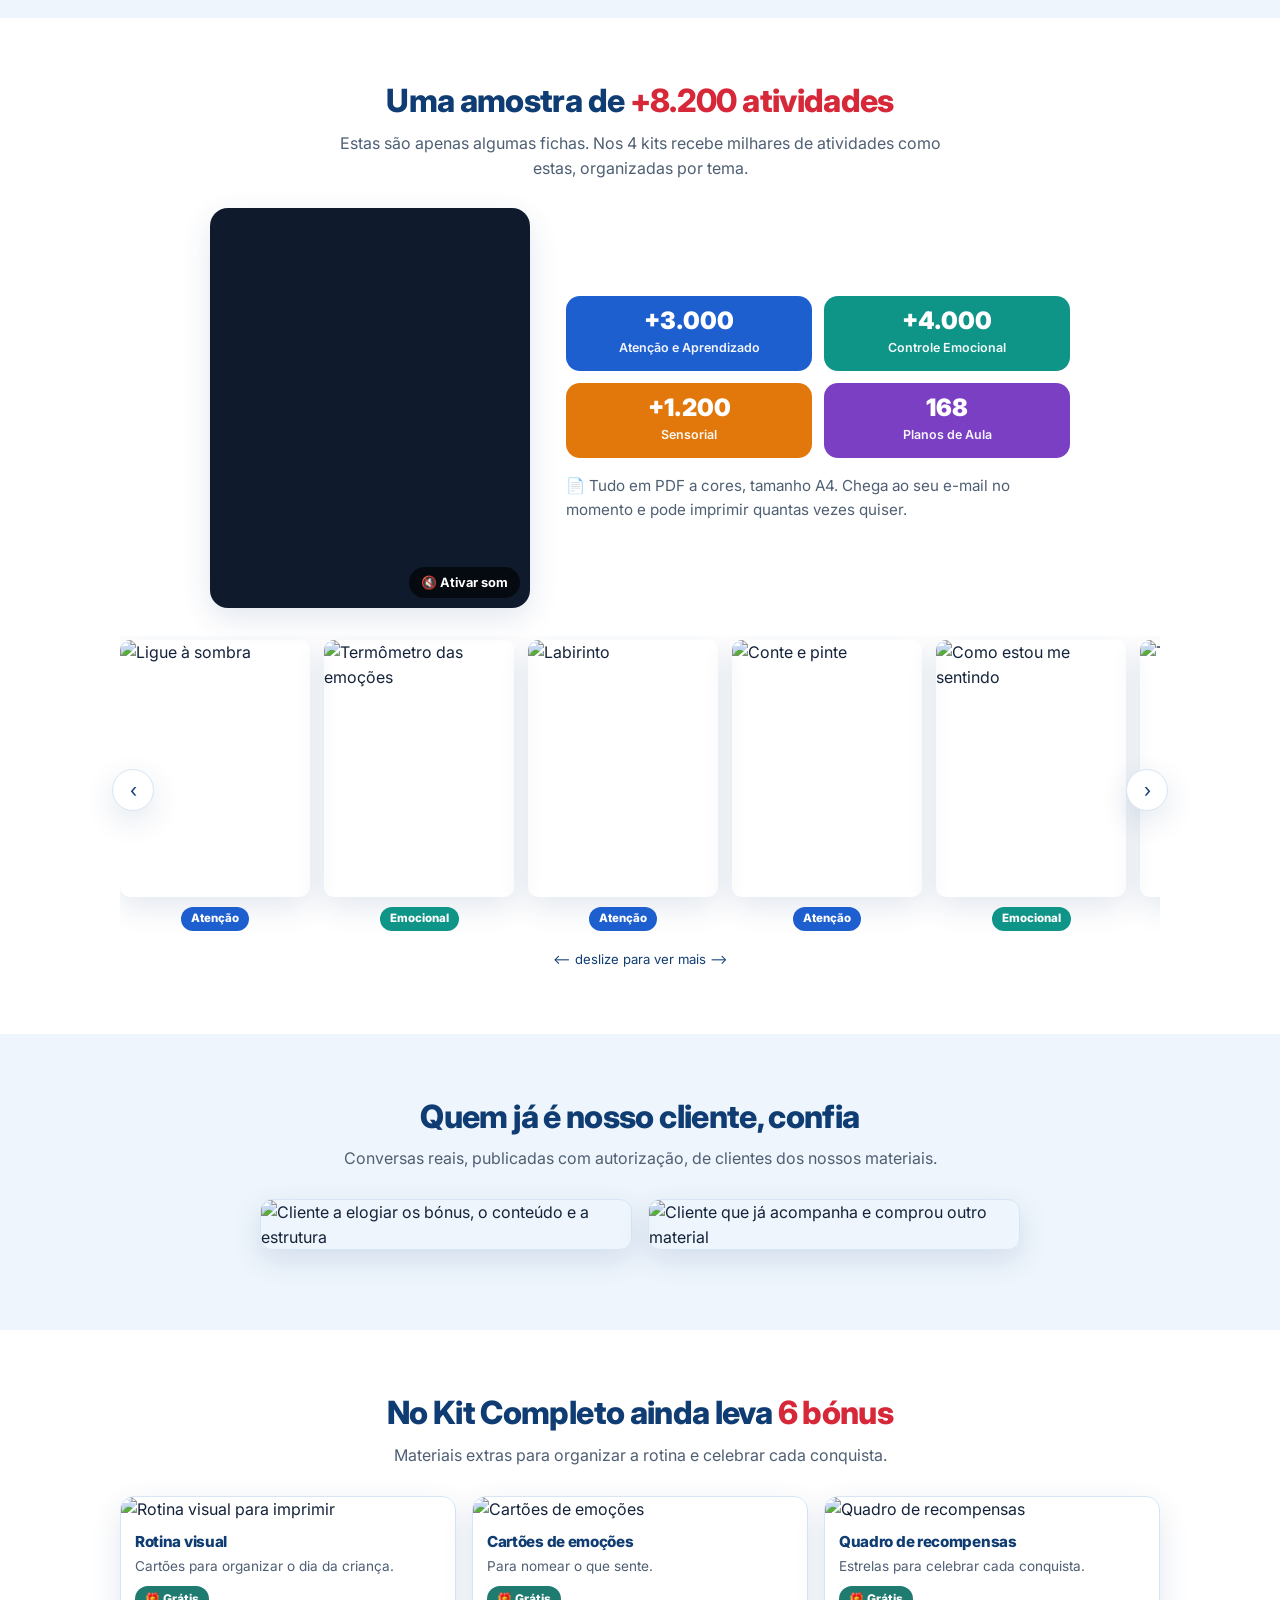
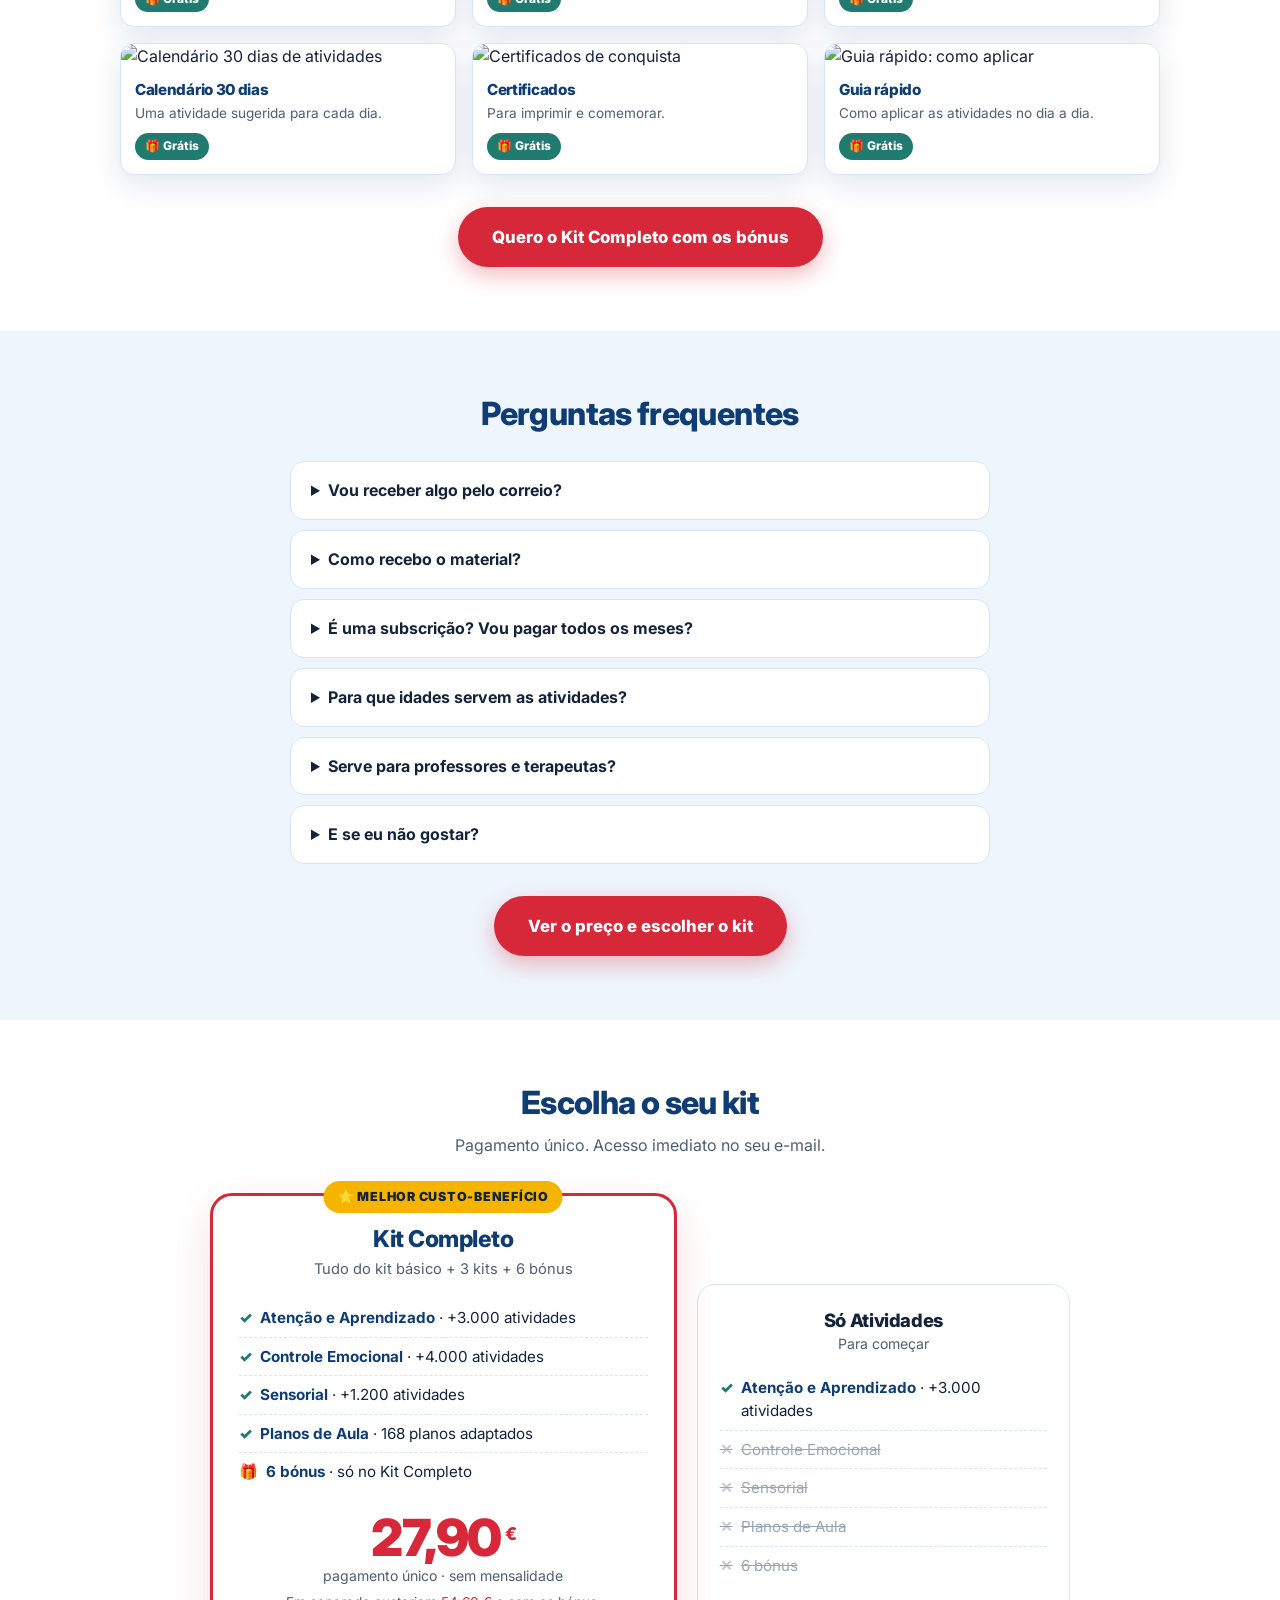
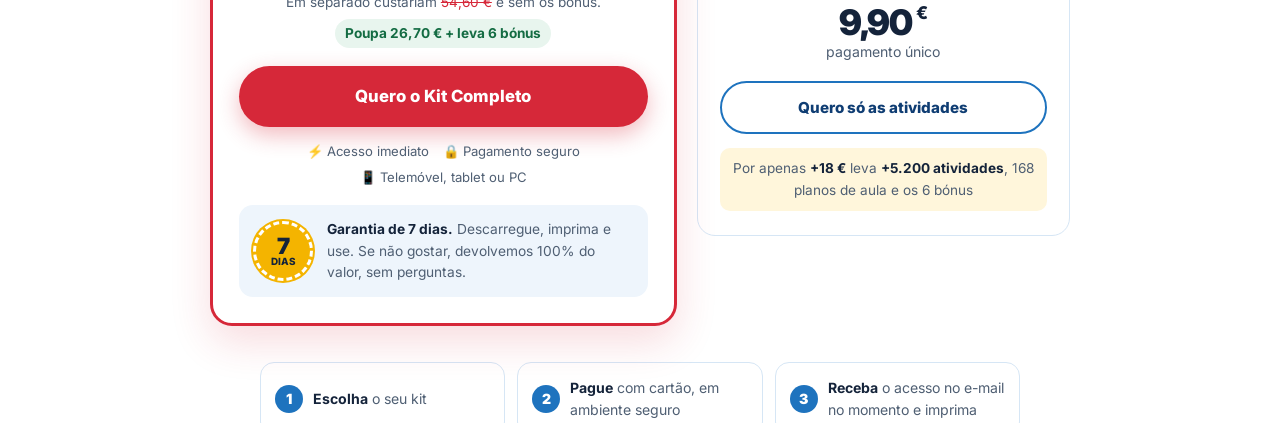
==== commit e51325a5: "Melhorias a partir do Clarity: objeções na dobra, FAQ antes da oferta, cliques mortos - Topo: 3 gara" ====
--- a/src/index.html
+++ b/src/index.html
@@ -211,6 +211,22 @@
   .outros .avulsos { grid-template-columns: repeat(2, 1fr); }
 }
 
+
+/* Melhorias do Clarity */
+.marca { display: block; text-decoration: none; }
+.mockup-link { display: block; }
+.selos-hero { list-style: none; max-width: 420px; margin: 14px auto 0; text-align: left; font-size: 0.9rem; color: var(--texto-suave); }
+.selos-hero li { padding: 3px 0; }
+.selos-hero strong { color: var(--texto); }
+.rolar { display: inline-block; margin-top: 14px; font-weight: 700; font-size: 0.9rem; color: var(--azul); text-decoration: none; animation: pulo 1.6s ease-in-out infinite; }
+@keyframes pulo { 50% { transform: translateY(4px); } }
+a.garantia { text-decoration: none; }
+a.bonus { display: block; text-decoration: none; color: inherit; }
+.depoimentos img { cursor: zoom-in; }
+.zoom { position: fixed; inset: 0; z-index: 100; background: rgba(10,20,35,0.85); display: flex; align-items: center; justify-content: center; padding: 20px; cursor: zoom-out; }
+.zoom img { max-width: 100%; max-height: 90vh; border-radius: 12px; }
+.btn, .seta, summary, a { touch-action: manipulation; }
+
 /* Como comprar */
 .passos { list-style: none; counter-reset: p; display: grid; grid-template-columns: repeat(3, 1fr); gap: 12px; max-width: 760px; margin: 36px auto 0; }
 .passos li { counter-increment: p; background: #fff; border: 1px solid var(--borda); border-radius: 14px; padding: 14px; font-size: 0.88rem; color: var(--texto-suave); display: flex; gap: 10px; align-items: center; }
@@ -280,15 +296,20 @@
 <!-- 1. HERO -->
 <section class="hero">
   <div class="container">
-    <p class="marca">Mundo Autista</p>
+    <a class="marca" href="#">Mundo Autista</a>
     <h1>Atividades prontas para imprimir. <span>Mais tempo com a criança.</span></h1>
     <p class="sub">Kits de atividades para crianças com autismo — atenção, emoções, sensorial e planos de aula. Descarregue, imprima e use hoje.</p>
-    <picture>
+    <a href="#oferta" class="mockup-link" aria-label="Ver os kits e o preço"><picture>
       <source media="(max-width: 600px)" srcset="img/hero-mobile.webp" width="720" height="720">
       <img class="mockup" src="img/hero-desktop.webp" alt="Kit Completo Mundo Autista: 4 kits com +8.200 atividades por 27,90 €" width="1440" height="960" fetchpriority="high">
-    </picture>
+    </picture></a>
     <a class="btn" href="#oferta">Quero o Kit Completo</a>
-    <p class="preco-hero"><strong>27,90 €</strong> · pagamento único<br>⚡ Acesso imediato · 🛡️ Garantia de 7 dias</p>
+    <ul class="selos-hero">
+      <li>✅ <strong>Pagamento único</strong> — não é subscrição</li>
+      <li>📄 <strong>PDF no seu e-mail</strong> na hora — nada vai pelo correio</li>
+      <li>🛡️ <strong>7 dias de garantia</strong> — se não gostar, devolvemos</li>
+    </ul>
+    <a class="rolar" href="#amostra">Veja as atividades por dentro ↓</a>
   </div>
 </section>
 
@@ -302,7 +323,7 @@
 </section>
 
 <!-- 3. PRÉVIAS -->
-<section>
+<section id="amostra">
   <div class="container">
     <h2 class="titulo">Uma amostra de <mark>+8.200 atividades</mark></h2>
     <p class="sub">Estas são apenas algumas fichas. Nos 4 kits recebe milhares de atividades como estas, organizadas por tema.</p>
@@ -349,7 +370,7 @@
   <div class="container">
     <h2 class="titulo">Quem já é nosso cliente, confia</h2>
     <p class="sub">Conversas reais, publicadas com autorização, de clientes dos nossos materiais.</p>
-    <div class="depoimentos">
+    <div class="depoimentos" id="depoimentos">
       <img src="img/depoimento-1.webp" alt="Cliente a elogiar os bónus, o conteúdo e a estrutura">
       <img src="img/depoimento-5.webp" alt="Cliente que já acompanha e comprou outro material">
     </div>
@@ -362,12 +383,12 @@
     <h2 class="titulo">No Kit Completo ainda leva <mark>6 bónus</mark></h2>
     <p class="sub">Materiais extras para organizar a rotina e celebrar cada conquista.</p>
     <div class="bonus-grid">
-      <div class="bonus"><img src="img/bonus-1.webp" alt="Rotina visual para imprimir"><div class="conteudo"><h4>Rotina visual</h4><p>Cartões para organizar o dia da criança.</p><span class="gratis">🎁 Grátis</span></div></div>
-      <div class="bonus"><img src="img/bonus-2.webp" alt="Cartões de emoções"><div class="conteudo"><h4>Cartões de emoções</h4><p>Para nomear o que sente.</p><span class="gratis">🎁 Grátis</span></div></div>
-      <div class="bonus"><img src="img/bonus-3.webp" alt="Quadro de recompensas"><div class="conteudo"><h4>Quadro de recompensas</h4><p>Estrelas para celebrar cada conquista.</p><span class="gratis">🎁 Grátis</span></div></div>
-      <div class="bonus"><img src="img/bonus-4.webp" alt="Calendário 30 dias de atividades"><div class="conteudo"><h4>Calendário 30 dias</h4><p>Uma atividade sugerida para cada dia.</p><span class="gratis">🎁 Grátis</span></div></div>
-      <div class="bonus"><img src="img/bonus-5.webp" alt="Certificados de conquista"><div class="conteudo"><h4>Certificados</h4><p>Para imprimir e comemorar.</p><span class="gratis">🎁 Grátis</span></div></div>
-      <div class="bonus"><img src="img/bonus-6.webp" alt="Guia rápido: como aplicar"><div class="conteudo"><h4>Guia rápido</h4><p>Como aplicar as atividades no dia a dia.</p><span class="gratis">🎁 Grátis</span></div></div>
+      <a class="bonus" href="#oferta"><img src="img/bonus-1.webp" alt="Rotina visual para imprimir"><div class="conteudo"><h4>Rotina visual</h4><p>Cartões para organizar o dia da criança.</p><span class="gratis">🎁 Grátis</span></div></a>
+      <a class="bonus" href="#oferta"><img src="img/bonus-2.webp" alt="Cartões de emoções"><div class="conteudo"><h4>Cartões de emoções</h4><p>Para nomear o que sente.</p><span class="gratis">🎁 Grátis</span></div></a>
+      <a class="bonus" href="#oferta"><img src="img/bonus-3.webp" alt="Quadro de recompensas"><div class="conteudo"><h4>Quadro de recompensas</h4><p>Estrelas para celebrar cada conquista.</p><span class="gratis">🎁 Grátis</span></div></a>
+      <a class="bonus" href="#oferta"><img src="img/bonus-4.webp" alt="Calendário 30 dias de atividades"><div class="conteudo"><h4>Calendário 30 dias</h4><p>Uma atividade sugerida para cada dia.</p><span class="gratis">🎁 Grátis</span></div></a>
+      <a class="bonus" href="#oferta"><img src="img/bonus-5.webp" alt="Certificados de conquista"><div class="conteudo"><h4>Certificados</h4><p>Para imprimir e comemorar.</p><span class="gratis">🎁 Grátis</span></div></a>
+      <a class="bonus" href="#oferta"><img src="img/bonus-6.webp" alt="Guia rápido: como aplicar"><div class="conteudo"><h4>Guia rápido</h4><p>Como aplicar as atividades no dia a dia.</p><span class="gratis">🎁 Grátis</span></div></a>
     </div>
     <div class="cta">
       <a class="btn" href="#oferta">Quero o Kit Completo com os bónus</a>
@@ -375,8 +396,25 @@
   </div>
 </section>
 
-<!-- 6. OFERTA -->
-<section class="suave" id="oferta">
+<!-- 6. FAQ (antes do preço: Clarity mostrou mais cliques no FAQ do que no botão) -->
+<section class="suave">
+  <div class="container">
+    <h2 class="titulo">Perguntas frequentes</h2>
+    <div class="faq">
+      <details><summary>Vou receber algo pelo correio?</summary><p>Não. O material é digital (PDF): descarrega e imprime em casa ou numa papelaria, quantas vezes quiser.</p></details>
+      <details><summary>Como recebo o material?</summary><p>Logo após o pagamento, o acesso chega ao seu e-mail. Em minutos já pode descarregar e imprimir.</p></details>
+      <details><summary>É uma subscrição? Vou pagar todos os meses?</summary><p>Não. É um pagamento único, sem mensalidades. O acesso é seu.</p></details>
+      <details><summary>Para que idades servem as atividades?</summary><p>Para o pré-escolar e o 1.º ciclo, e podem ser adaptadas ao nível de cada criança.</p></details>
+      <details><summary>Serve para professores e terapeutas?</summary><p>Sim. Pode usar em casa, na sala de aula ou no consultório.</p></details>
+      <details><summary>E se eu não gostar?</summary><p>Tem 7 dias de garantia. Basta pedir e devolvemos 100% do valor.</p></details>
+    </div>
+    <div class="cta">
+      <a class="btn" href="#oferta">Ver o preço e escolher o kit</a>
+    </div>
+  </div>
+</section>
+<!-- 7. OFERTA -->
+<section id="oferta">
   <div class="container">
     <h2 class="titulo">Escolha o seu kit</h2>
     <p class="sub">Pagamento único. Acesso imediato no seu e-mail.</p>
@@ -406,10 +444,10 @@
         </div>
         <a class="btn bloco" href="#" data-checkout="completo">Quero o Kit Completo</a>
         <div class="confianca"><span>⚡ Acesso imediato</span><span>🔒 Pagamento seguro</span><span>📱 Telemóvel, tablet ou PC</span></div>
-        <div class="garantia">
+        <a class="garantia" href="#" data-checkout="completo">
           <div class="selo-7"><strong>7</strong><span>dias</span></div>
           <p><strong>Garantia de 7 dias.</strong> Descarregue, imprima e use. Se não gostar, devolvemos 100% do valor, sem perguntas.</p>
-        </div>
+        </a>
       </div>
       <div class="basico">
         <h3>Só Atividades</h3>
@@ -444,24 +482,6 @@
   </div>
 </section>
 
-<!-- 7. FAQ -->
-<section>
-  <div class="container">
-    <h2 class="titulo">Perguntas frequentes</h2>
-    <div class="faq">
-      <details><summary>Vou receber algo pelo correio?</summary><p>Não. O material é digital (PDF): descarrega e imprime em casa ou numa papelaria, quantas vezes quiser.</p></details>
-      <details><summary>Como recebo o material?</summary><p>Logo após o pagamento, o acesso chega ao seu e-mail. Em minutos já pode descarregar e imprimir.</p></details>
-      <details><summary>É uma subscrição? Vou pagar todos os meses?</summary><p>Não. É um pagamento único, sem mensalidades. O acesso é seu.</p></details>
-      <details><summary>Para que idades servem as atividades?</summary><p>Para o pré-escolar e o 1.º ciclo, e podem ser adaptadas ao nível de cada criança.</p></details>
-      <details><summary>Serve para professores e terapeutas?</summary><p>Sim. Pode usar em casa, na sala de aula ou no consultório.</p></details>
-      <details><summary>E se eu não gostar?</summary><p>Tem 7 dias de garantia. Basta pedir e devolvemos 100% do valor.</p></details>
-    </div>
-    <div class="cta">
-      <a class="btn" href="#oferta">Escolher o meu kit</a>
-      <p class="nota">Kit Completo por 27,90 € · pagamento único</p>
-    </div>
-  </div>
-</section>
 </main>
 
 <footer>
@@ -489,6 +509,8 @@
 // ID do Pixel da Meta (Gerenciador de Eventos). Vazio = pixel desligado.
 var PIXEL_ID = '';
 // Links do rodapé (a Meta exige política de privacidade em páginas de anúncio).
+// ID do projeto do Microsoft Clarity (Configurações → Instalação). Vazio = desligado.
+var CLARITY_ID = '';
 var LEGAIS = { 'Política de privacidade': '', 'Termos de uso': '', 'Contato': '' };
 // ==========================================================================
 
@@ -515,6 +537,30 @@
 // Kits avulsos de R$ 14,90: só aparecem quando tiverem checkout
 if (!CHECKOUT.emocional && !CHECKOUT.sensorial && !CHECKOUT.planos) {
   var outros = document.querySelector('.outros'); if (outros) outros.hidden = true;
+}
+
+// Depoimentos: toque amplia a imagem
+document.querySelectorAll('#depoimentos img').forEach(function (img) {
+  img.addEventListener('click', function () {
+    var z = document.createElement('div'); z.className = 'zoom';
+    var i = document.createElement('img'); i.src = img.currentSrc || img.src; i.alt = img.alt;
+    z.appendChild(i); z.addEventListener('click', function () { z.remove(); });
+    document.body.appendChild(z);
+  });
+});
+
+// Microsoft Clarity + eventos do funil (os mesmos nomes de antes, para comparar)
+if (CLARITY_ID) {
+  (function(c,l,a,r,i,t,y){c[a]=c[a]||function(){(c[a].q=c[a].q||[]).push(arguments)};t=l.createElement(r);t.async=1;t.src="https://www.clarity.ms/tag/"+i;y=l.getElementsByTagName(r)[0];y.parentNode.insertBefore(t,y);})(window,document,"clarity","script",CLARITY_ID);
+  var etapas = [['.hero','viu_1_topo'],['.dor','viu_2_dor'],['#amostra','viu_3_amostra'],['#depoimentos','viu_4_prova_social'],['.bonus-grid','viu_5_bonus'],['.faq','viu_7_faq'],['#oferta','viu_6_oferta']];
+  if ('IntersectionObserver' in window) etapas.forEach(function (e) {
+    var el = document.querySelector(e[0]); if (!el) return;
+    var io = new IntersectionObserver(function (es) { if (es[0].isIntersecting) { clarity('event', e[1]); io.disconnect(); } }, { threshold: 0.3 });
+    io.observe(el);
+  });
+  document.querySelectorAll('[data-checkout]').forEach(function (a) {
+    a.addEventListener('click', function () { clarity('event', 'checkout_clique'); });
+  });
 }
 
 // Rodapé legal: só mostra os links preenchidos
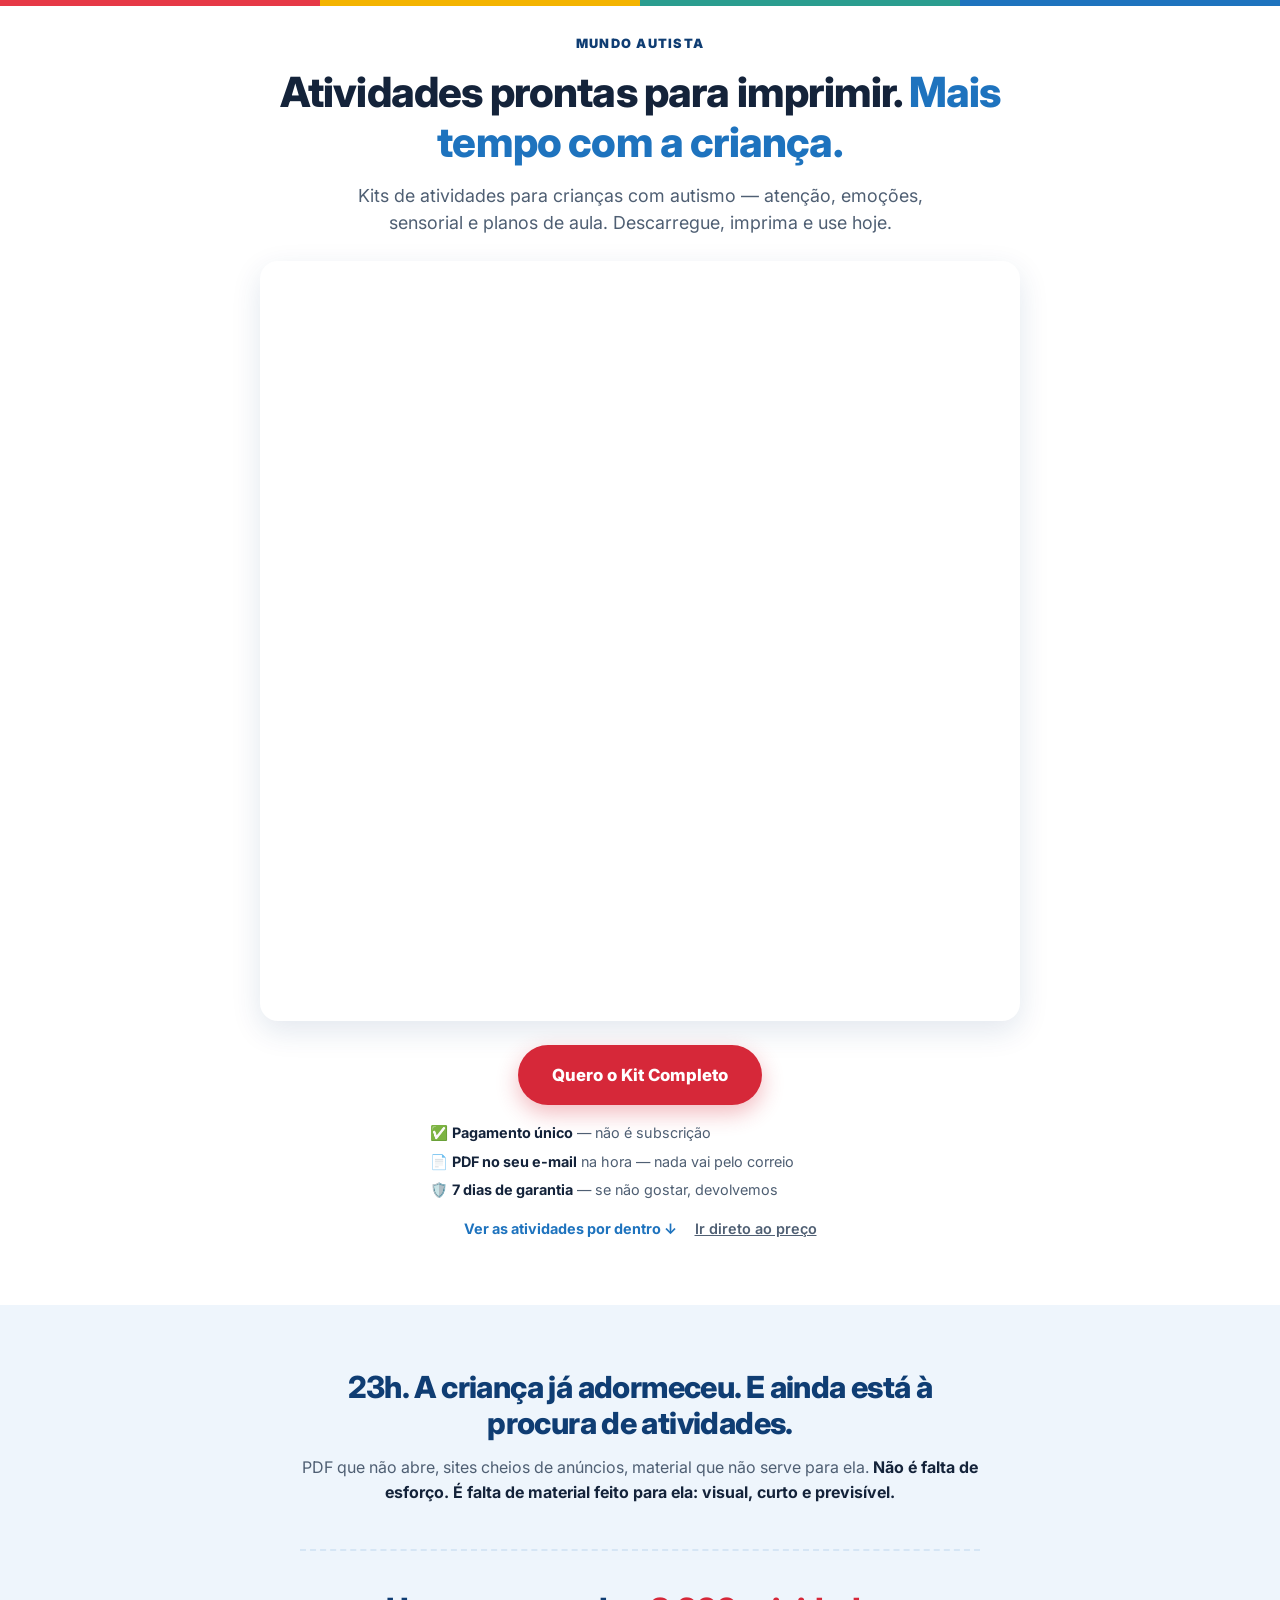
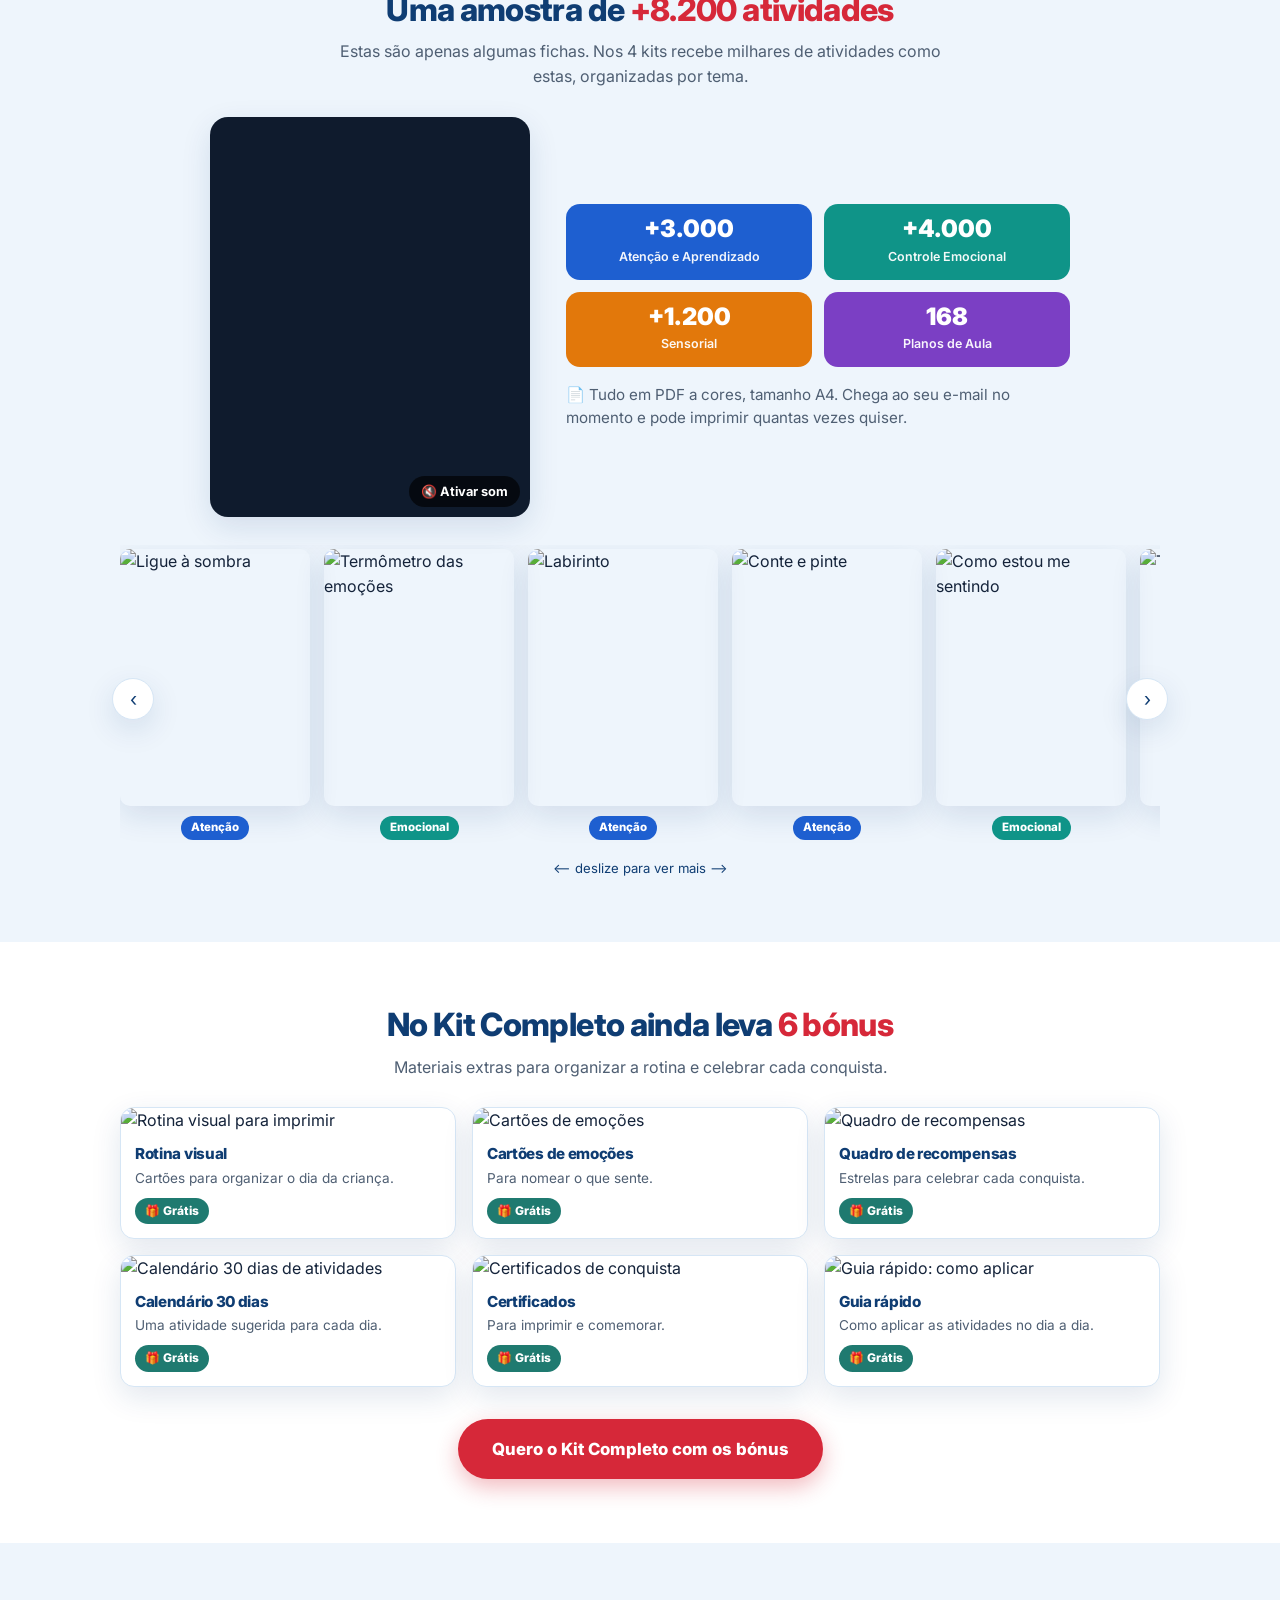
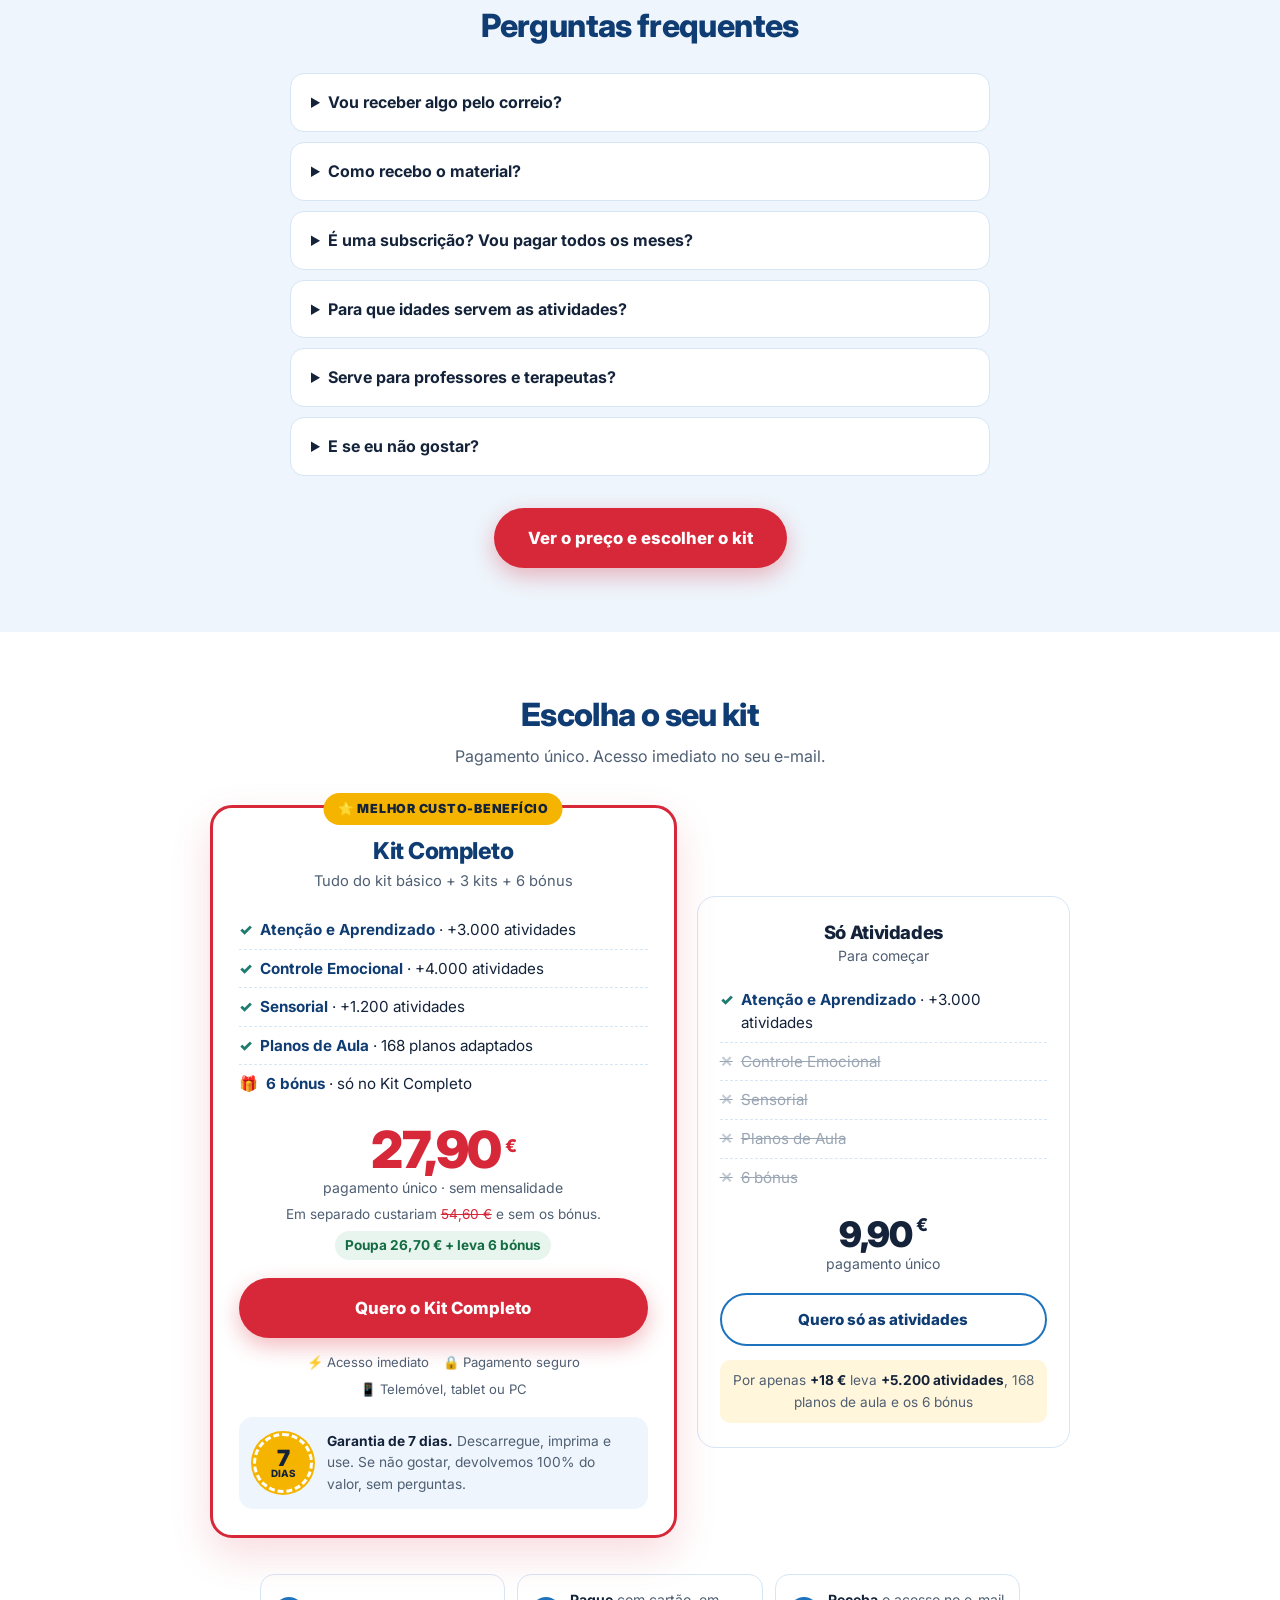
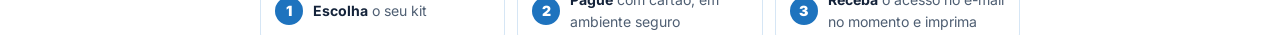
==== commit 7c83171c: "Página mais curta: dor junta à amostra, sem depoimentos fora de contexto, atalho ao preço, capa do v" ====
--- a/src/index.html
+++ b/src/index.html
@@ -71,7 +71,7 @@
 .hero .mockup { width: 100%; height: auto; max-width: 760px; margin: 4px auto 24px; border-radius: var(--raio); box-shadow: var(--sombra); }
 
 /* Dor + vídeo */
-.dor { max-width: 680px; margin: 0 auto; text-align: center; }
+.dor { max-width: 680px; margin: 0 auto 40px; text-align: center; padding-bottom: 32px; border-bottom: 2px dashed var(--borda); }
 .dor h2 { font-size: 1.9rem; color: var(--azul-escuro); margin-bottom: 14px; }
 .dor p { color: var(--texto-suave); margin-bottom: 12px; }
 .dor p strong { color: var(--texto); }
@@ -218,7 +218,9 @@
 .selos-hero { list-style: none; max-width: 420px; margin: 14px auto 0; text-align: left; font-size: 0.9rem; color: var(--texto-suave); }
 .selos-hero li { padding: 3px 0; }
 .selos-hero strong { color: var(--texto); }
-.rolar { display: inline-block; margin-top: 14px; font-weight: 700; font-size: 0.9rem; color: var(--azul); text-decoration: none; animation: pulo 1.6s ease-in-out infinite; }
+.atalhos { margin-top: 14px; display: flex; flex-wrap: wrap; gap: 6px 18px; justify-content: center; font-size: 0.9rem; }
+.atalhos a:not(.rolar) { color: var(--texto-suave); font-weight: 600; }
+.rolar { display: inline-block; font-weight: 700; font-size: 0.9rem; color: var(--azul); text-decoration: none; animation: pulo 1.6s ease-in-out infinite; }
 @keyframes pulo { 50% { transform: translateY(4px); } }
 a.garantia { text-decoration: none; }
 a.bonus { display: block; text-decoration: none; color: inherit; }
@@ -309,22 +311,17 @@
       <li>📄 <strong>PDF no seu e-mail</strong> na hora — nada vai pelo correio</li>
       <li>🛡️ <strong>7 dias de garantia</strong> — se não gostar, devolvemos</li>
     </ul>
-    <a class="rolar" href="#amostra">Veja as atividades por dentro ↓</a>
+    <p class="atalhos"><a class="rolar" href="#amostra">Ver as atividades por dentro ↓</a><a href="#oferta">Ir direto ao preço</a></p>
   </div>
 </section>
 
-<!-- 2. DOR (o vídeo da dor já é o anúncio: aqui só reforça em 3 linhas) -->
-<section class="suave">
-  <div class="container dor">
-    <h2>23h. A criança já adormeceu. E ainda está à procura de atividades.</h2>
-    <p>PDF que não abre, sites cheios de anúncios, material que não serve para ela. No dia seguinte, frustra-se e desiste em dois minutos.</p>
-    <p><strong>Não é falta de esforço. É falta de material feito para ela: visual, curto e previsível.</strong></p>
-  </div>
-</section>
-
 <!-- 3. PRÉVIAS -->
-<section id="amostra">
+<section class="suave" id="amostra">
   <div class="container">
+    <div class="dor">
+      <h2>23h. A criança já adormeceu. E ainda está à procura de atividades.</h2>
+      <p>PDF que não abre, sites cheios de anúncios, material que não serve para ela. <strong>Não é falta de esforço. É falta de material feito para ela: visual, curto e previsível.</strong></p>
+    </div>
     <h2 class="titulo">Uma amostra de <mark>+8.200 atividades</mark></h2>
     <p class="sub">Estas são apenas algumas fichas. Nos 4 kits recebe milhares de atividades como estas, organizadas por tema.</p>
     <div class="amostra">
@@ -365,17 +362,7 @@
   </div>
 </section>
 
-<!-- 4. PROVA SOCIAL (antes do preço: quebra o medo de golpe) -->
-<section class="suave">
-  <div class="container">
-    <h2 class="titulo">Quem já é nosso cliente, confia</h2>
-    <p class="sub">Conversas reais, publicadas com autorização, de clientes dos nossos materiais.</p>
-    <div class="depoimentos" id="depoimentos">
-      <img src="img/depoimento-1.webp" alt="Cliente a elogiar os bónus, o conteúdo e a estrutura">
-      <img src="img/depoimento-5.webp" alt="Cliente que já acompanha e comprou outro material">
-    </div>
-  </div>
-</section>
+<!-- 4. PROVA SOCIAL: removida até haver depoimentos de clientes em Portugal sobre este produto (prints em img/depoimento-*.webp) -->
 
 <!-- 5. BÔNUS (antes do preço: empilha valor) -->
 <section>
@@ -552,7 +539,7 @@
 // Microsoft Clarity + eventos do funil (os mesmos nomes de antes, para comparar)
 if (CLARITY_ID) {
   (function(c,l,a,r,i,t,y){c[a]=c[a]||function(){(c[a].q=c[a].q||[]).push(arguments)};t=l.createElement(r);t.async=1;t.src="https://www.clarity.ms/tag/"+i;y=l.getElementsByTagName(r)[0];y.parentNode.insertBefore(t,y);})(window,document,"clarity","script",CLARITY_ID);
-  var etapas = [['.hero','viu_1_topo'],['.dor','viu_2_dor'],['#amostra','viu_3_amostra'],['#depoimentos','viu_4_prova_social'],['.bonus-grid','viu_5_bonus'],['.faq','viu_7_faq'],['#oferta','viu_6_oferta']];
+  var etapas = [['.hero','viu_1_topo'],['.dor','viu_2_dor'],['.amostra','viu_3_amostra'],['.bonus-grid','viu_5_bonus'],['.faq','viu_7_faq'],['#oferta','viu_6_oferta']];
   if ('IntersectionObserver' in window) etapas.forEach(function (e) {
     var el = document.querySelector(e[0]); if (!el) return;
     var io = new IntersectionObserver(function (es) { if (es[0].isIntersecting) { clarity('event', e[1]); io.disconnect(); } }, { threshold: 0.3 });
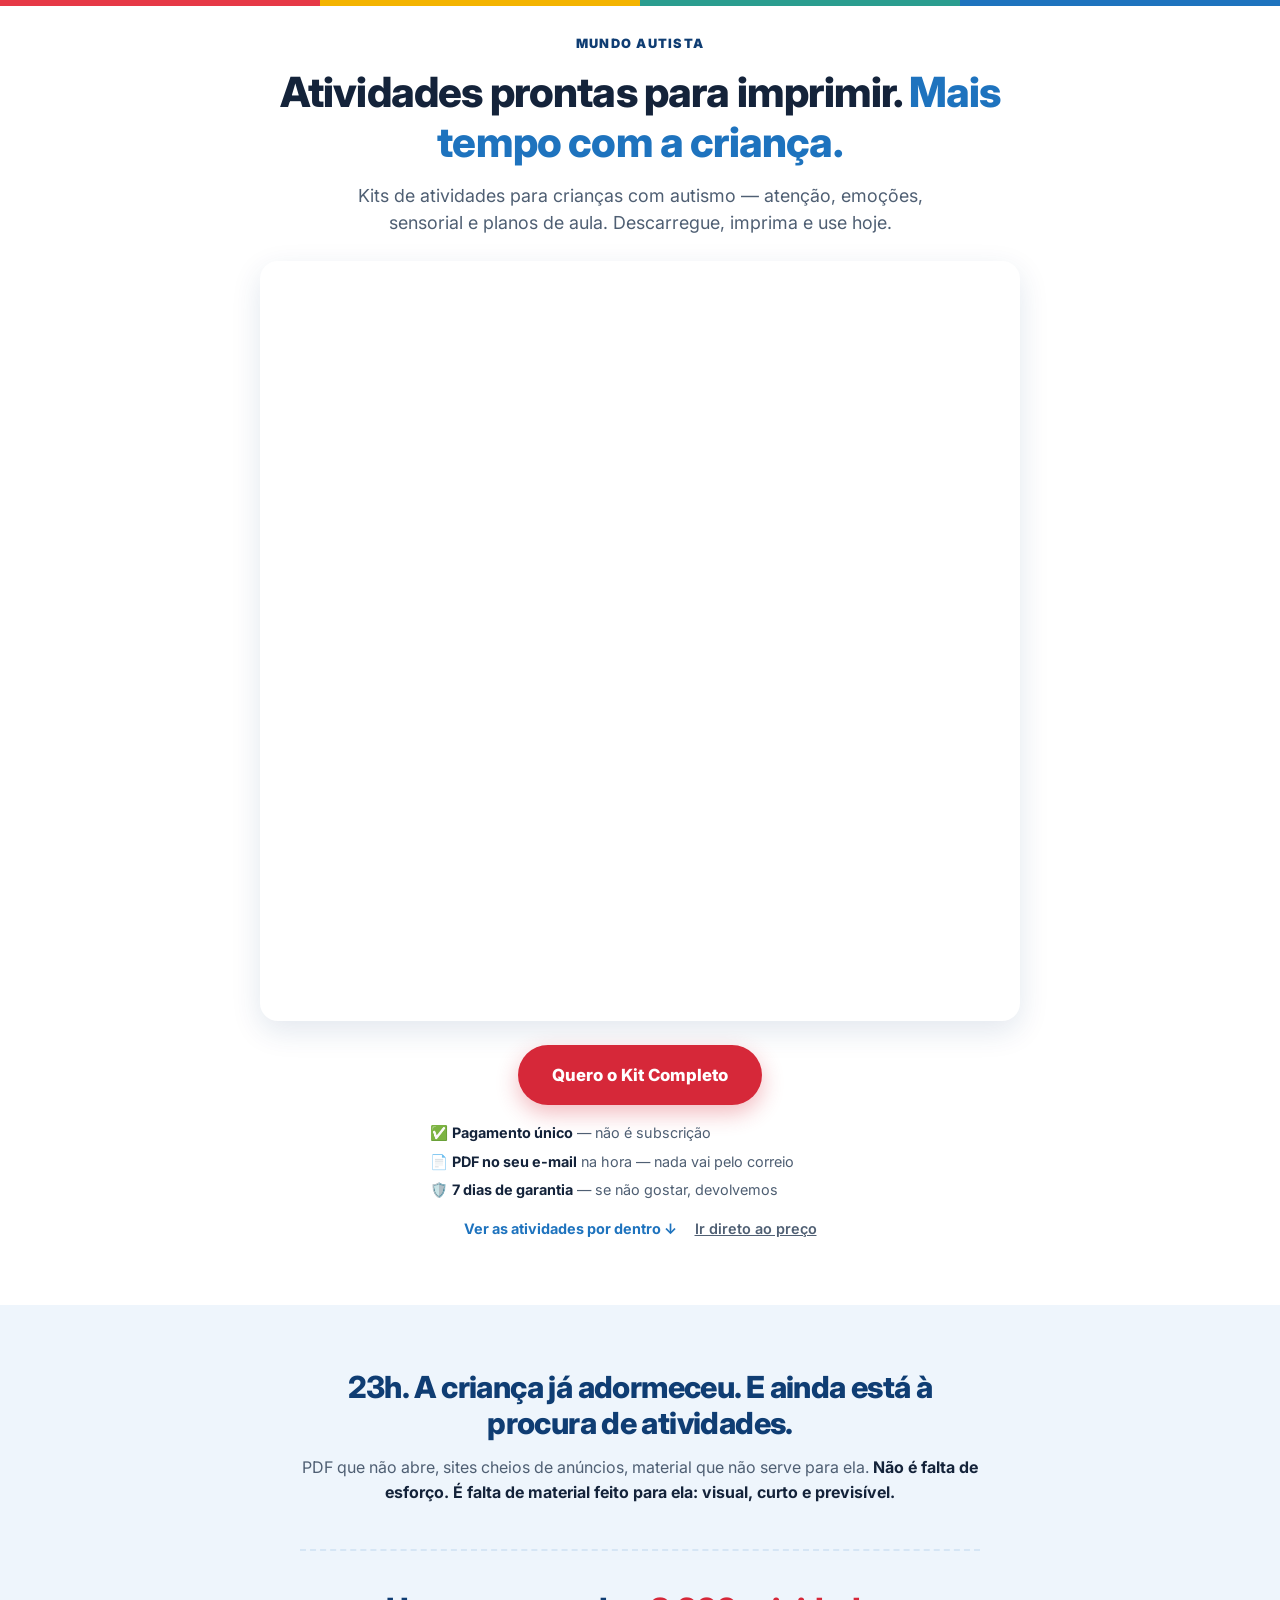
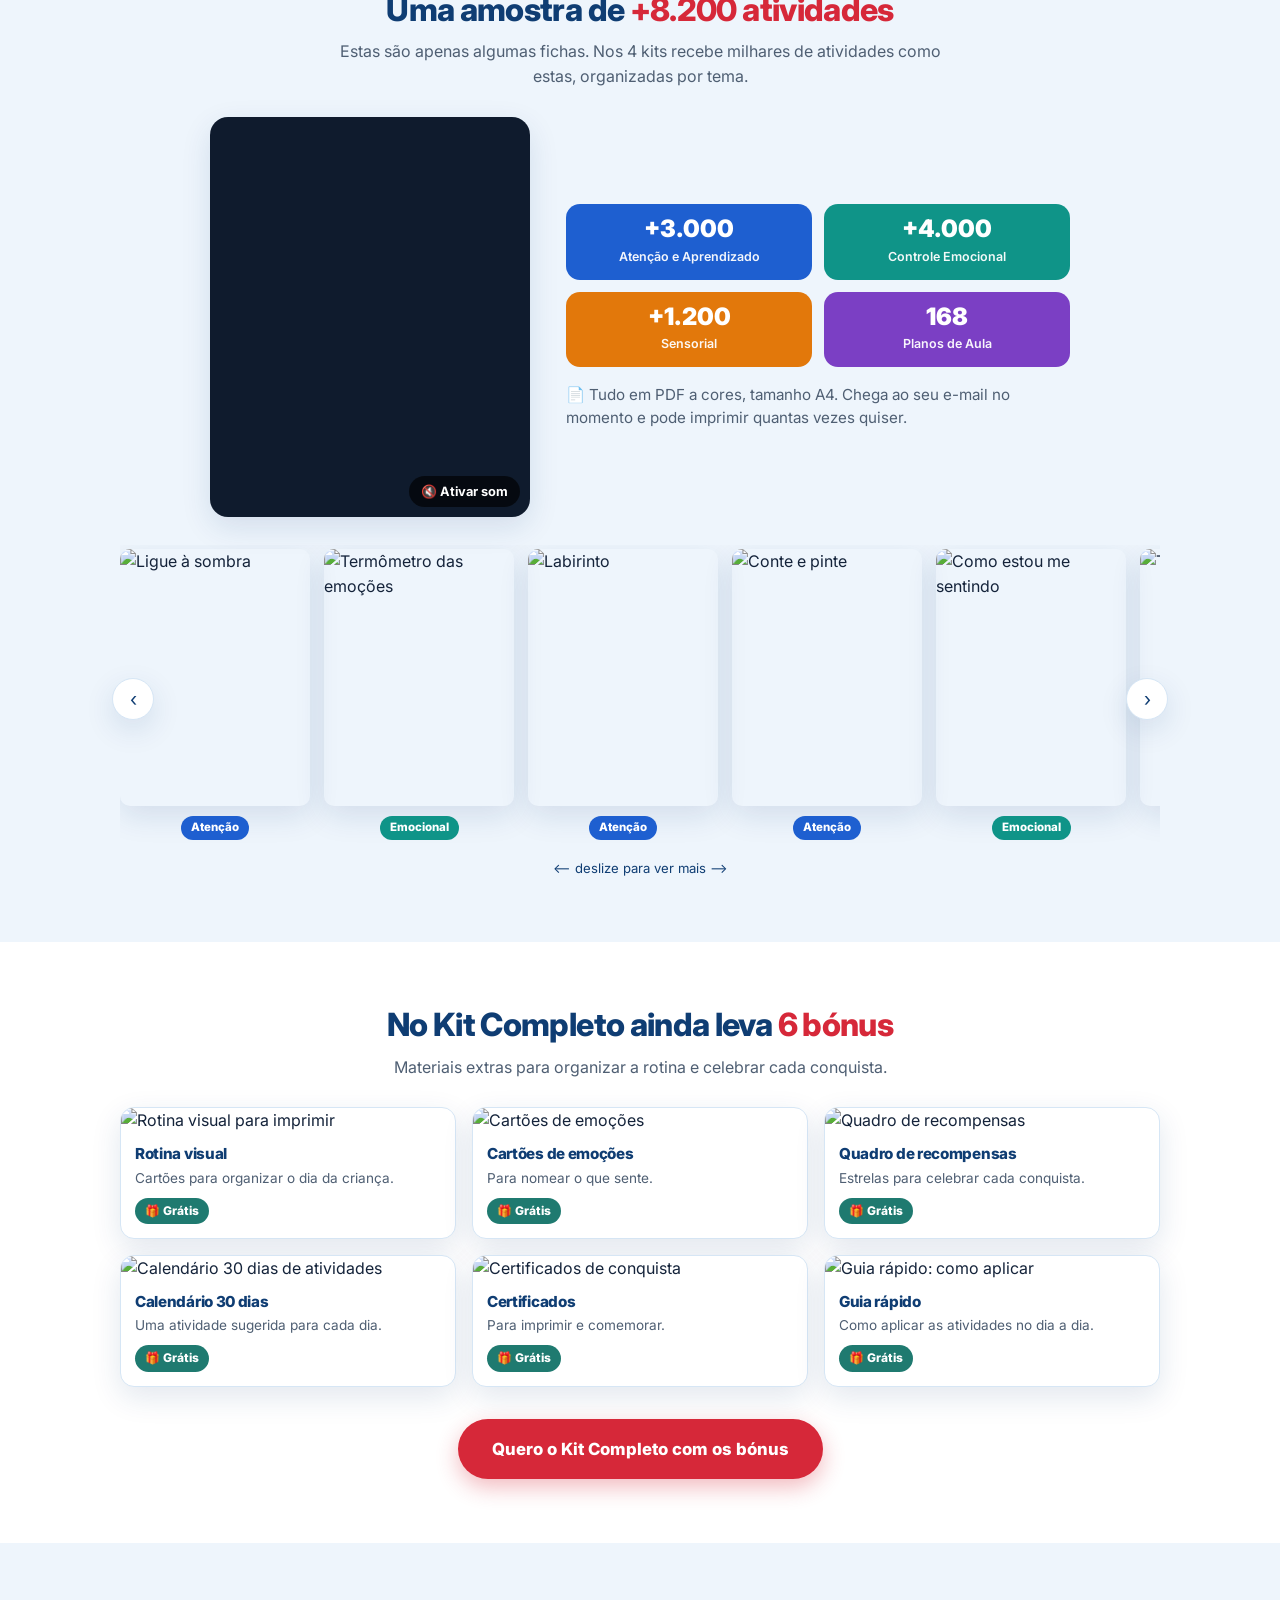
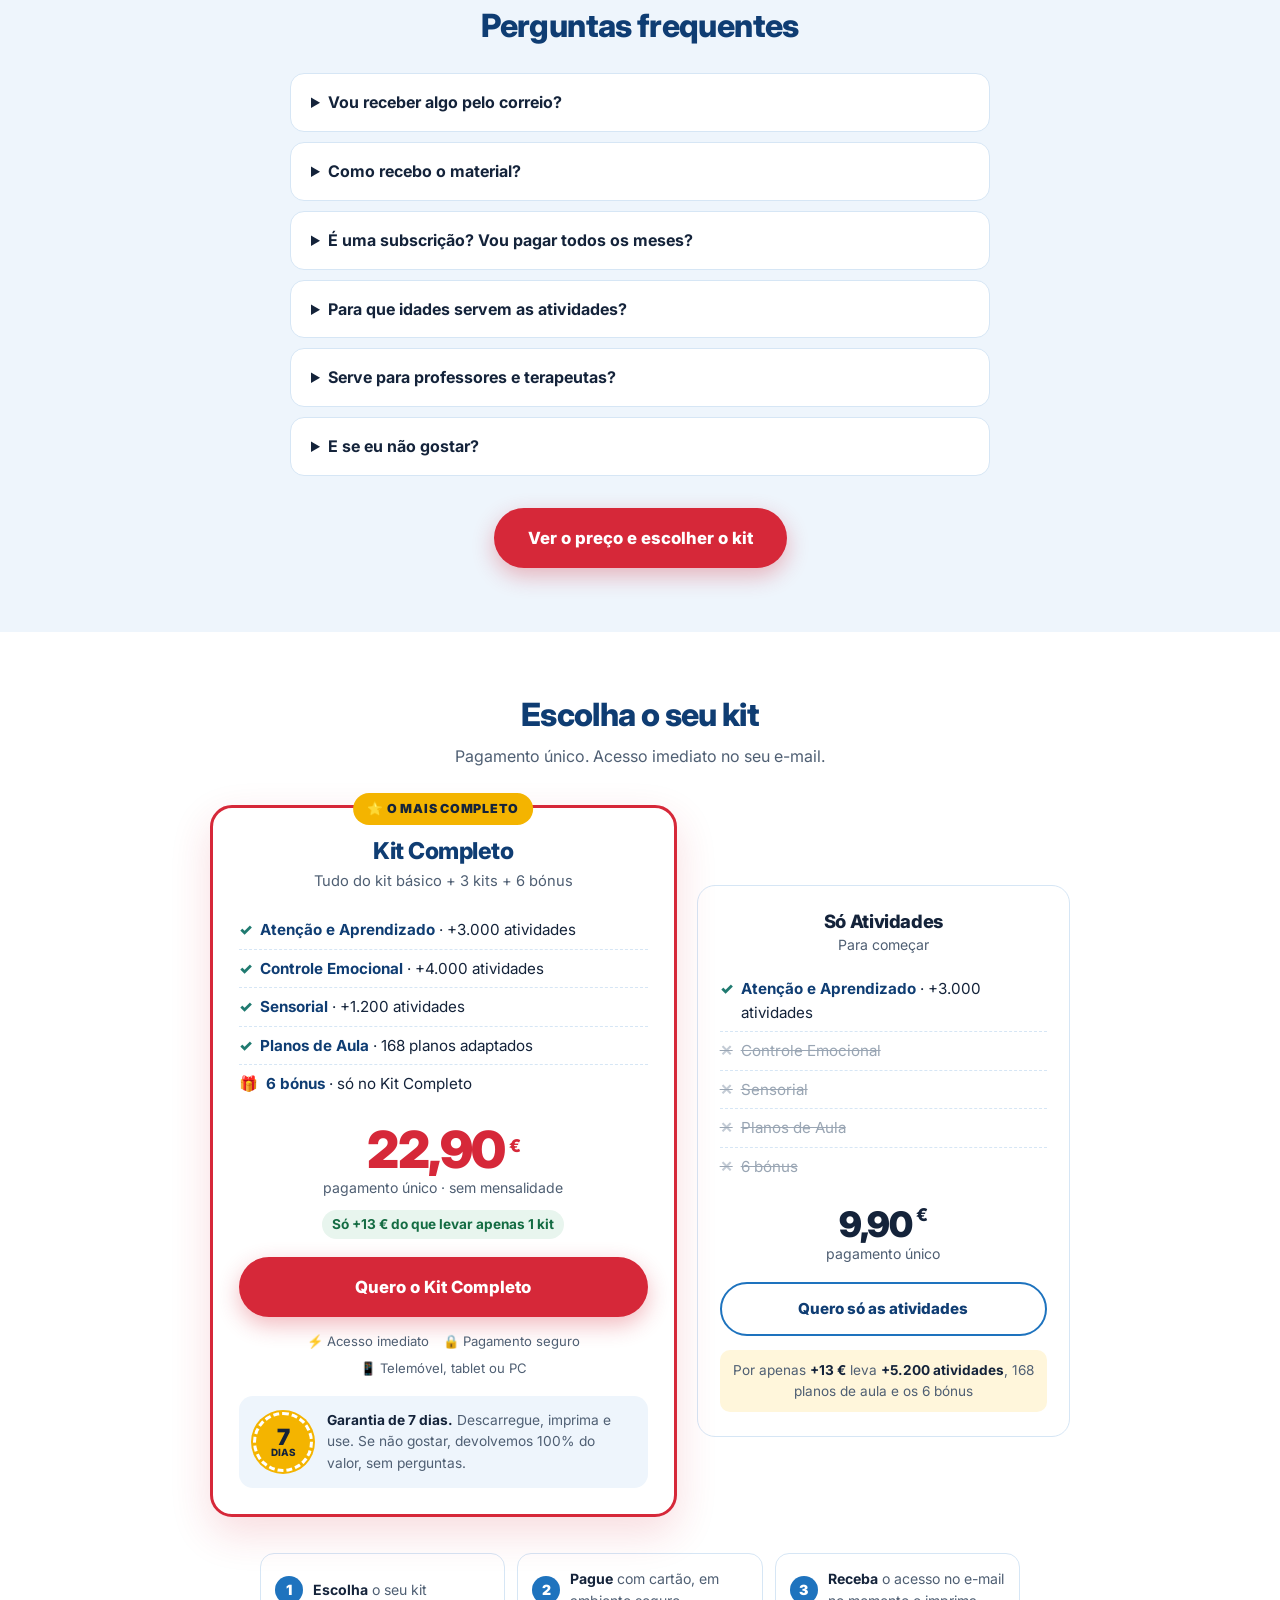
==== commit cca9782f: "Oferta coerente: Kit Completo 22,90 €, sem preço de referência fictício nem kits avulsos inexistente" ====
--- a/src/index.html
+++ b/src/index.html
@@ -303,7 +303,7 @@
     <p class="sub">Kits de atividades para crianças com autismo — atenção, emoções, sensorial e planos de aula. Descarregue, imprima e use hoje.</p>
     <a href="#oferta" class="mockup-link" aria-label="Ver os kits e o preço"><picture>
       <source media="(max-width: 600px)" srcset="img/hero-mobile.webp" width="720" height="720">
-      <img class="mockup" src="img/hero-desktop.webp" alt="Kit Completo Mundo Autista: 4 kits com +8.200 atividades por 27,90 €" width="1440" height="960" fetchpriority="high">
+      <img class="mockup" src="img/hero-desktop.webp" alt="Kit Completo Mundo Autista: 4 kits com +8.200 atividades por 22,90 €" width="1440" height="960" fetchpriority="high">
     </picture></a>
     <a class="btn" href="#oferta">Quero o Kit Completo</a>
     <ul class="selos-hero">
@@ -407,14 +407,14 @@
     <p class="sub">Pagamento único. Acesso imediato no seu e-mail.</p>
 
     <div class="oferta">
-      <!-- Vídeo dos kits: volta aqui quando o criativo tiver o preço "separados" corrigido (soma real R$ 54,60).
+      <!-- Vídeo dos kits: volta aqui quando o criativo tiver o preço "separados" corrigido (preço do Kit Completo 22,90 €).
       <div class="video quadrado">
         <video data-video="kits" poster="img/poster-kits.webp" muted loop playsinline preload="none"></video>
         <button class="som" type="button">🔇 Ativar som</button>
       </div>
       -->
       <div class="combo">
-        <span class="selo-top">⭐ Melhor custo-benefício</span>
+        <span class="selo-top">⭐ O mais completo</span>
         <h3>Kit Completo</h3>
         <p class="resumo">Tudo do kit básico + 3 kits + 6 bónus</p>
         <ul class="lista">
@@ -425,9 +425,9 @@
           <li class="extra"><span><b>6 bónus</b> · só no Kit Completo</span></li>
         </ul>
         <div class="preco">
-          <div class="por">27,90<small>€</small></div>
+          <div class="por">22,90<small>€</small></div>
           <div class="unico">pagamento único · sem mensalidade</div>
-          <div class="economia">Em separado custariam <s>54,60 €</s> e sem os bónus.<br><strong class="economize">Poupa 26,70 € + leva 6 bónus</strong></div>
+          <div class="economia"><strong class="economize">Só +13 € do que levar apenas 1 kit</strong></div>
         </div>
         <a class="btn bloco" href="#" data-checkout="completo">Quero o Kit Completo</a>
         <div class="confianca"><span>⚡ Acesso imediato</span><span>🔒 Pagamento seguro</span><span>📱 Telemóvel, tablet ou PC</span></div>
@@ -448,7 +448,7 @@
         </ul>
         <div class="preco"><div class="por pequeno">9,90<small>€</small></div><div class="unico">pagamento único</div></div>
         <a class="btn secundario bloco" href="#" data-checkout="atencao">Quero só as atividades</a>
-        <p class="diferenca">Por apenas <strong>+18 €</strong> leva <strong>+5.200 atividades</strong>, 168 planos de aula e os 6 bónus</p>
+        <p class="diferenca">Por apenas <strong>+13 €</strong> leva <strong>+5.200 atividades</strong>, 168 planos de aula e os 6 bónus</p>
       </div>
     </div>
 
@@ -458,14 +458,6 @@
       <li><span><strong>Pague</strong> com cartão, em ambiente seguro</span></li>
       <li><span><strong>Receba</strong> o acesso no e-mail no momento e imprima</span></li>
     </ol>
-    <details class="outros">
-      <summary>Quer só um dos outros kits? Ver kits avulsos</summary>
-      <div class="avulsos">
-      <div class="kit"><img src="img/kit-2.webp" alt="Kit Controle Emocional"><div class="info"><h4>Controle Emocional</h4><span class="qtd">+4.000 atividades</span><span class="valor">14,90 €</span><a class="btn secundario" href="#" data-checkout="emocional">Comprar</a></div></div>
-      <div class="kit"><img src="img/kit-3.webp" alt="Kit Sensorial"><div class="info"><h4>Sensorial</h4><span class="qtd">+1.200 atividades</span><span class="valor">14,90 €</span><a class="btn secundario" href="#" data-checkout="sensorial">Comprar</a></div></div>
-      <div class="kit"><img src="img/kit-4.webp" alt="Kit Planos de Aula"><div class="info"><h4>Planos de Aula</h4><span class="qtd">168 planos</span><span class="valor">14,90 €</span><a class="btn secundario" href="#" data-checkout="planos">Comprar</a></div></div>
-      </div>
-    </details>
   </div>
 </section>
 
@@ -479,7 +471,7 @@
 </footer>
 
 <div class="barra" id="barra">
-  <div class="txt">Kit Completo<strong>27,90 €</strong></div>
+  <div class="txt">Kit Completo<strong>22,90 €</strong></div>
   <a class="btn" href="#oferta">Escolher kit</a>
 </div>
 
@@ -510,7 +502,7 @@
 function rastreia(evento, dados) { if (window.fbq) fbq('track', evento, dados); }
 
 // Botões de compra: link real + UTMs do anúncio repassadas ao checkout (atribuição de venda)
-var VALORES = { completo: 27.90, atencao: 9.90, emocional: 14.90, sensorial: 14.90, planos: 14.90 };
+var VALORES = { completo: 22.90, atencao: 9.90 };
 document.querySelectorAll('[data-checkout]').forEach(function (a) {
   var chave = a.dataset.checkout, url = CHECKOUT[chave];
   if (!url) { a.href = '#oferta'; return; }
@@ -520,11 +512,6 @@
     rastreia('InitiateCheckout', { content_name: chave, value: VALORES[chave], currency: 'EUR' });
   });
 });
-
-// Kits avulsos de R$ 14,90: só aparecem quando tiverem checkout
-if (!CHECKOUT.emocional && !CHECKOUT.sensorial && !CHECKOUT.planos) {
-  var outros = document.querySelector('.outros'); if (outros) outros.hidden = true;
-}
 
 // Depoimentos: toque amplia a imagem
 document.querySelectorAll('#depoimentos img').forEach(function (img) {
@@ -624,7 +611,7 @@
   var viu = false;
   new IntersectionObserver(function (e) {
     ofertaVisivel = e[0].isIntersecting; atualiza();
-    if (ofertaVisivel && !viu) { viu = true; rastreia('ViewContent', { content_name: 'oferta', currency: 'EUR', value: 27.90 }); }
+    if (ofertaVisivel && !viu) { viu = true; rastreia('ViewContent', { content_name: 'oferta', currency: 'EUR', value: 22.90 }); }
   }).observe(oferta);
 })();
 </script>
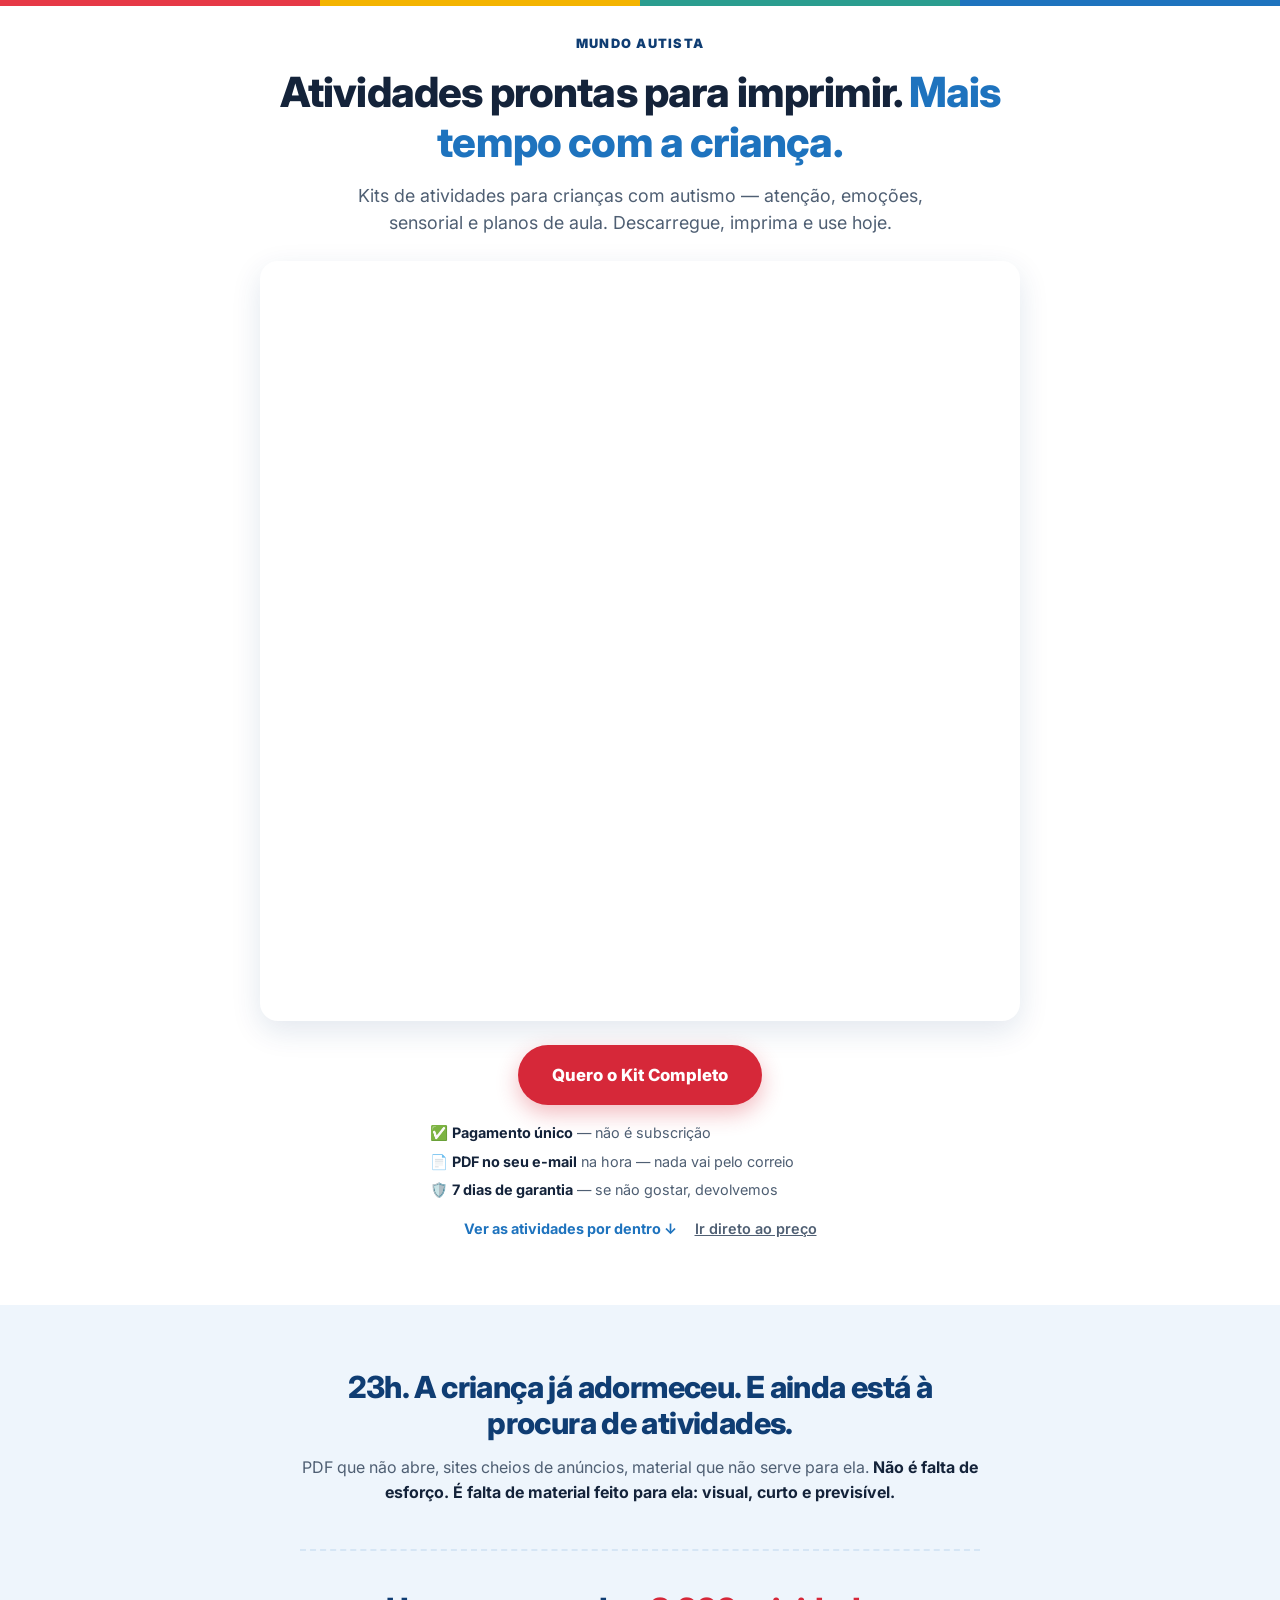
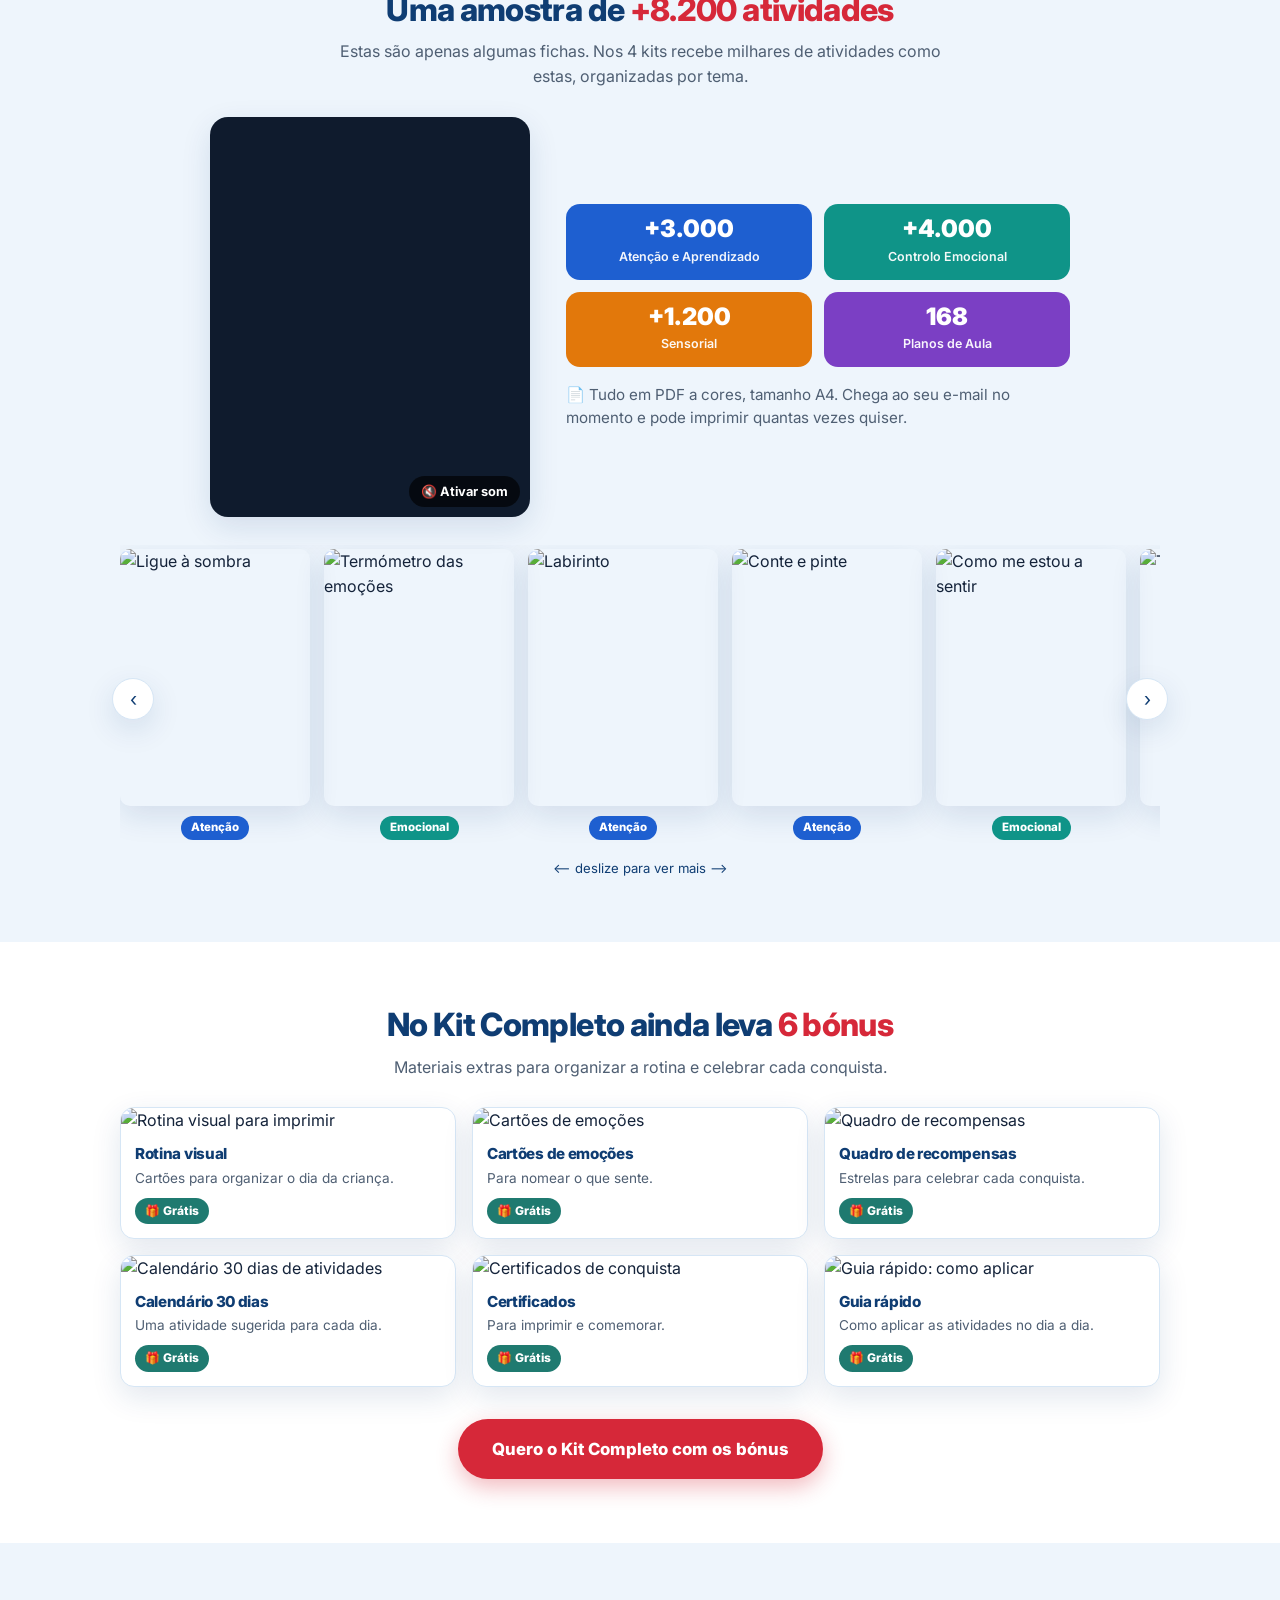
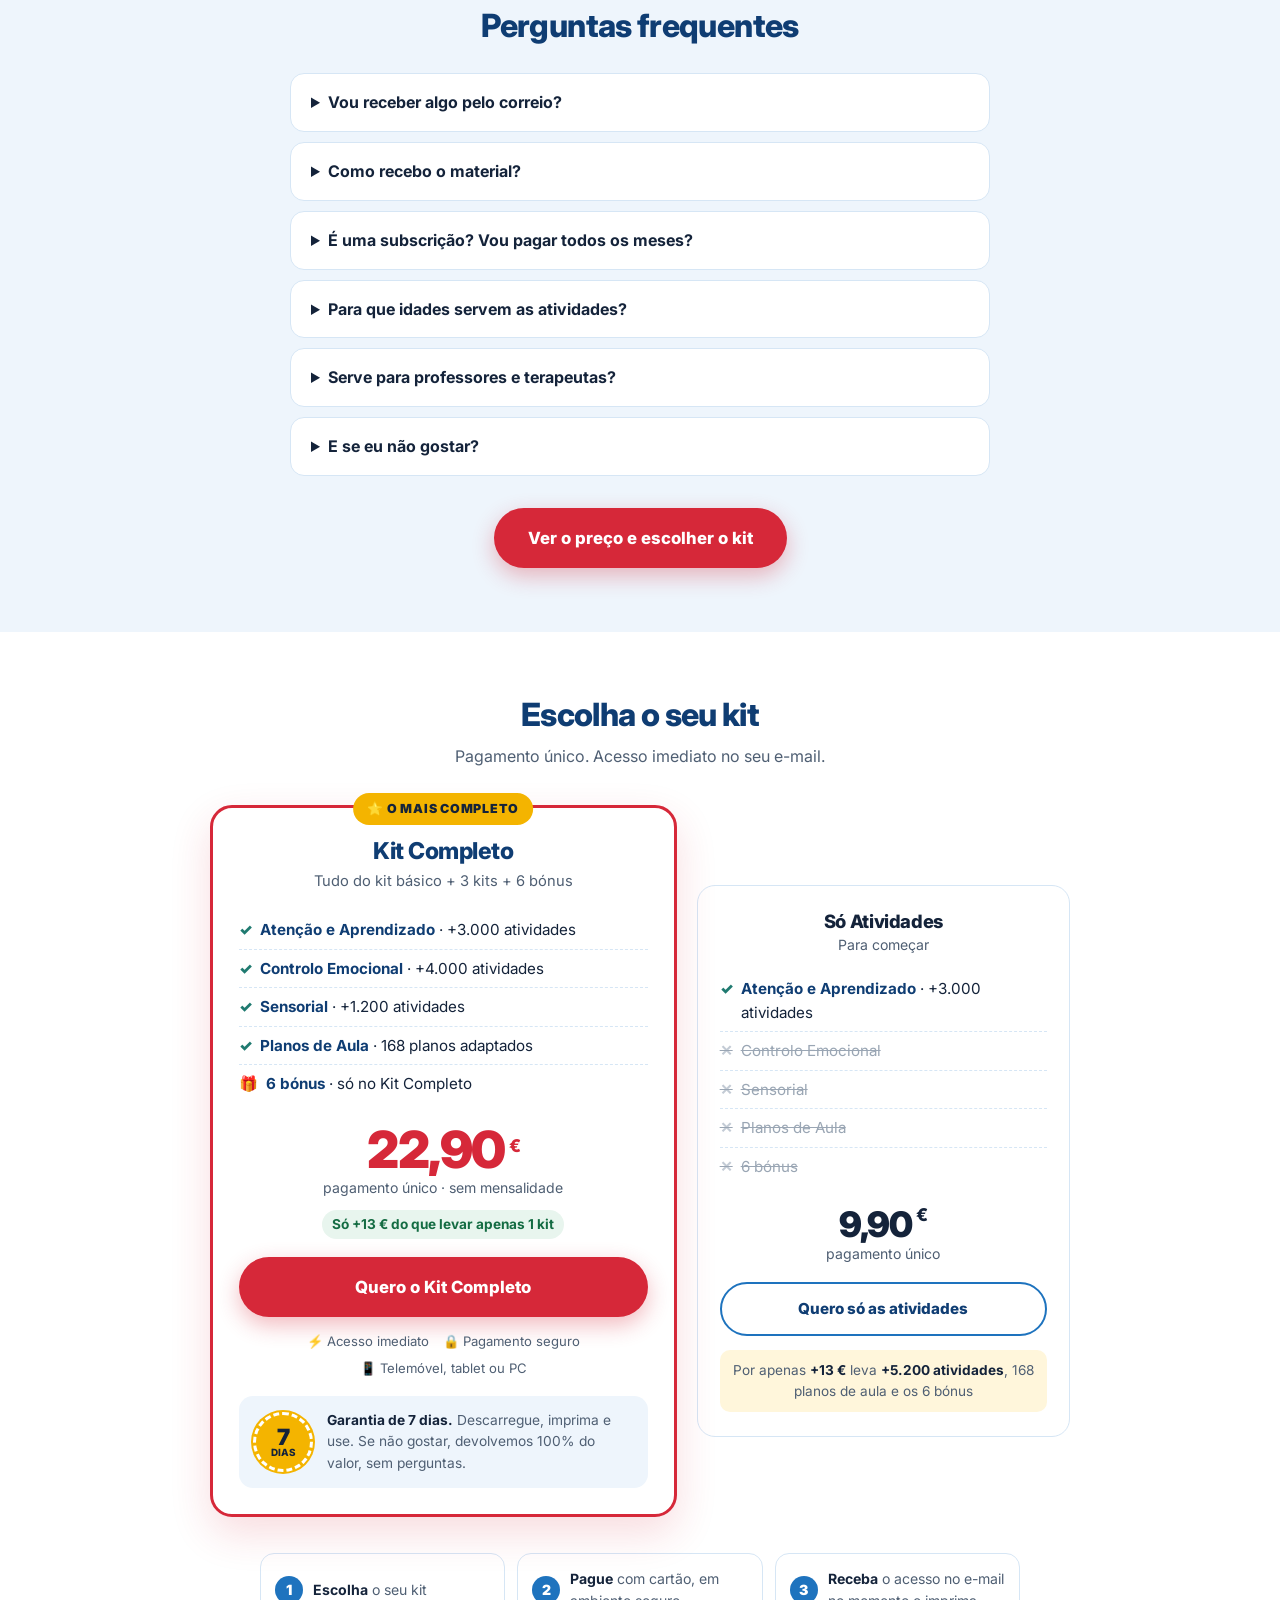
==== commit f6bc2f92: "Imagens novas: 6 bónus redesenhados em PT-PT e topo com 22,90 € e texto de Portugal - Bónus gerados " ====
--- a/src/index.html
+++ b/src/index.html
@@ -288,8 +288,12 @@
   .seta { display: none; }
   .combo { padding: 28px 18px 20px; }
   .preco .por { font-size: 2.8rem; }
-  .bonus p { display: none; }
-}
+  .bonus-grid { display: flex; overflow-x: auto; scroll-snap-type: x mandatory; gap: 12px; margin: 24px -20px 0; padding: 0 20px 10px; scrollbar-width: none; }
+  .bonus-grid::-webkit-scrollbar { display: none; }
+  .bonus-grid .bonus { flex: 0 0 80%; scroll-snap-align: center; }
+  .so-movel { display: block !important; margin-top: 10px; }
+}
+.so-movel { display: none; }
 </style>
 </head>
 <body>
@@ -332,7 +336,7 @@
       <div>
     <div class="numeros">
         <div class="num n-atencao"><strong>+3.000</strong><span>Atenção e Aprendizado</span></div>
-        <div class="num n-emocional"><strong>+4.000</strong><span>Controle Emocional</span></div>
+        <div class="num n-emocional"><strong>+4.000</strong><span>Controlo Emocional</span></div>
         <div class="num n-sensorial"><strong>+1.200</strong><span>Sensorial</span></div>
         <div class="num n-planos"><strong>168</strong><span>Planos de Aula</span></div>
       </div>
@@ -343,10 +347,10 @@
       <button class="seta esq" type="button" aria-label="Anterior" data-dir="-1">‹</button>
       <div class="carrossel" id="carrossel" tabindex="0" aria-label="Prévias das atividades">
         <figure class="folha"><img src="img/previa-1.webp" alt="Ligue à sombra"><figcaption class="tag t-atencao">Atenção</figcaption></figure>
-        <figure class="folha"><img src="img/previa-3.webp" alt="Termômetro das emoções"><figcaption class="tag t-emocional">Emocional</figcaption></figure>
+        <figure class="folha"><img src="img/previa-3.webp" alt="Termómetro das emoções"><figcaption class="tag t-emocional">Emocional</figcaption></figure>
         <figure class="folha"><img src="img/previa-10.webp" alt="Labirinto"><figcaption class="tag t-atencao">Atenção</figcaption></figure>
         <figure class="folha"><img src="img/previa-2.webp" alt="Conte e pinte"><figcaption class="tag t-atencao">Atenção</figcaption></figure>
-        <figure class="folha"><img src="img/previa-6.webp" alt="Como estou me sentindo"><figcaption class="tag t-emocional">Emocional</figcaption></figure>
+        <figure class="folha"><img src="img/previa-6.webp" alt="Como me estou a sentir"><figcaption class="tag t-emocional">Emocional</figcaption></figure>
         <figure class="folha"><img src="img/previa-4.webp" alt="Toque e descubra"><figcaption class="tag t-sensorial">Sensorial</figcaption></figure>
         <figure class="folha"><img src="img/previa-11.webp" alt="Letra A"><figcaption class="tag t-atencao">Atenção</figcaption></figure>
         <figure class="folha"><img src="img/previa-7.webp" alt="Roda da calma"><figcaption class="tag t-emocional">Emocional</figcaption></figure>
@@ -369,6 +373,7 @@
   <div class="container">
     <h2 class="titulo">No Kit Completo ainda leva <mark>6 bónus</mark></h2>
     <p class="sub">Materiais extras para organizar a rotina e celebrar cada conquista.</p>
+    <p class="dica so-movel" aria-hidden="true">⟵ deslize para ver os 6 ⟶</p>
     <div class="bonus-grid">
       <a class="bonus" href="#oferta"><img src="img/bonus-1.webp" alt="Rotina visual para imprimir"><div class="conteudo"><h4>Rotina visual</h4><p>Cartões para organizar o dia da criança.</p><span class="gratis">🎁 Grátis</span></div></a>
       <a class="bonus" href="#oferta"><img src="img/bonus-2.webp" alt="Cartões de emoções"><div class="conteudo"><h4>Cartões de emoções</h4><p>Para nomear o que sente.</p><span class="gratis">🎁 Grátis</span></div></a>
@@ -419,7 +424,7 @@
         <p class="resumo">Tudo do kit básico + 3 kits + 6 bónus</p>
         <ul class="lista">
           <li><span><b>Atenção e Aprendizado</b> · +3.000 atividades</span></li>
-          <li><span><b>Controle Emocional</b> · +4.000 atividades</span></li>
+          <li><span><b>Controlo Emocional</b> · +4.000 atividades</span></li>
           <li><span><b>Sensorial</b> · +1.200 atividades</span></li>
           <li><span><b>Planos de Aula</b> · 168 planos adaptados</span></li>
           <li class="extra"><span><b>6 bónus</b> · só no Kit Completo</span></li>
@@ -441,7 +446,7 @@
         <p class="resumo">Para começar</p>
         <ul class="lista">
           <li><span><b>Atenção e Aprendizado</b> · +3.000 atividades</span></li>
-          <li class="nao"><span>Controle Emocional</span></li>
+          <li class="nao"><span>Controlo Emocional</span></li>
           <li class="nao"><span>Sensorial</span></li>
           <li class="nao"><span>Planos de Aula</span></li>
           <li class="nao"><span>6 bónus</span></li>
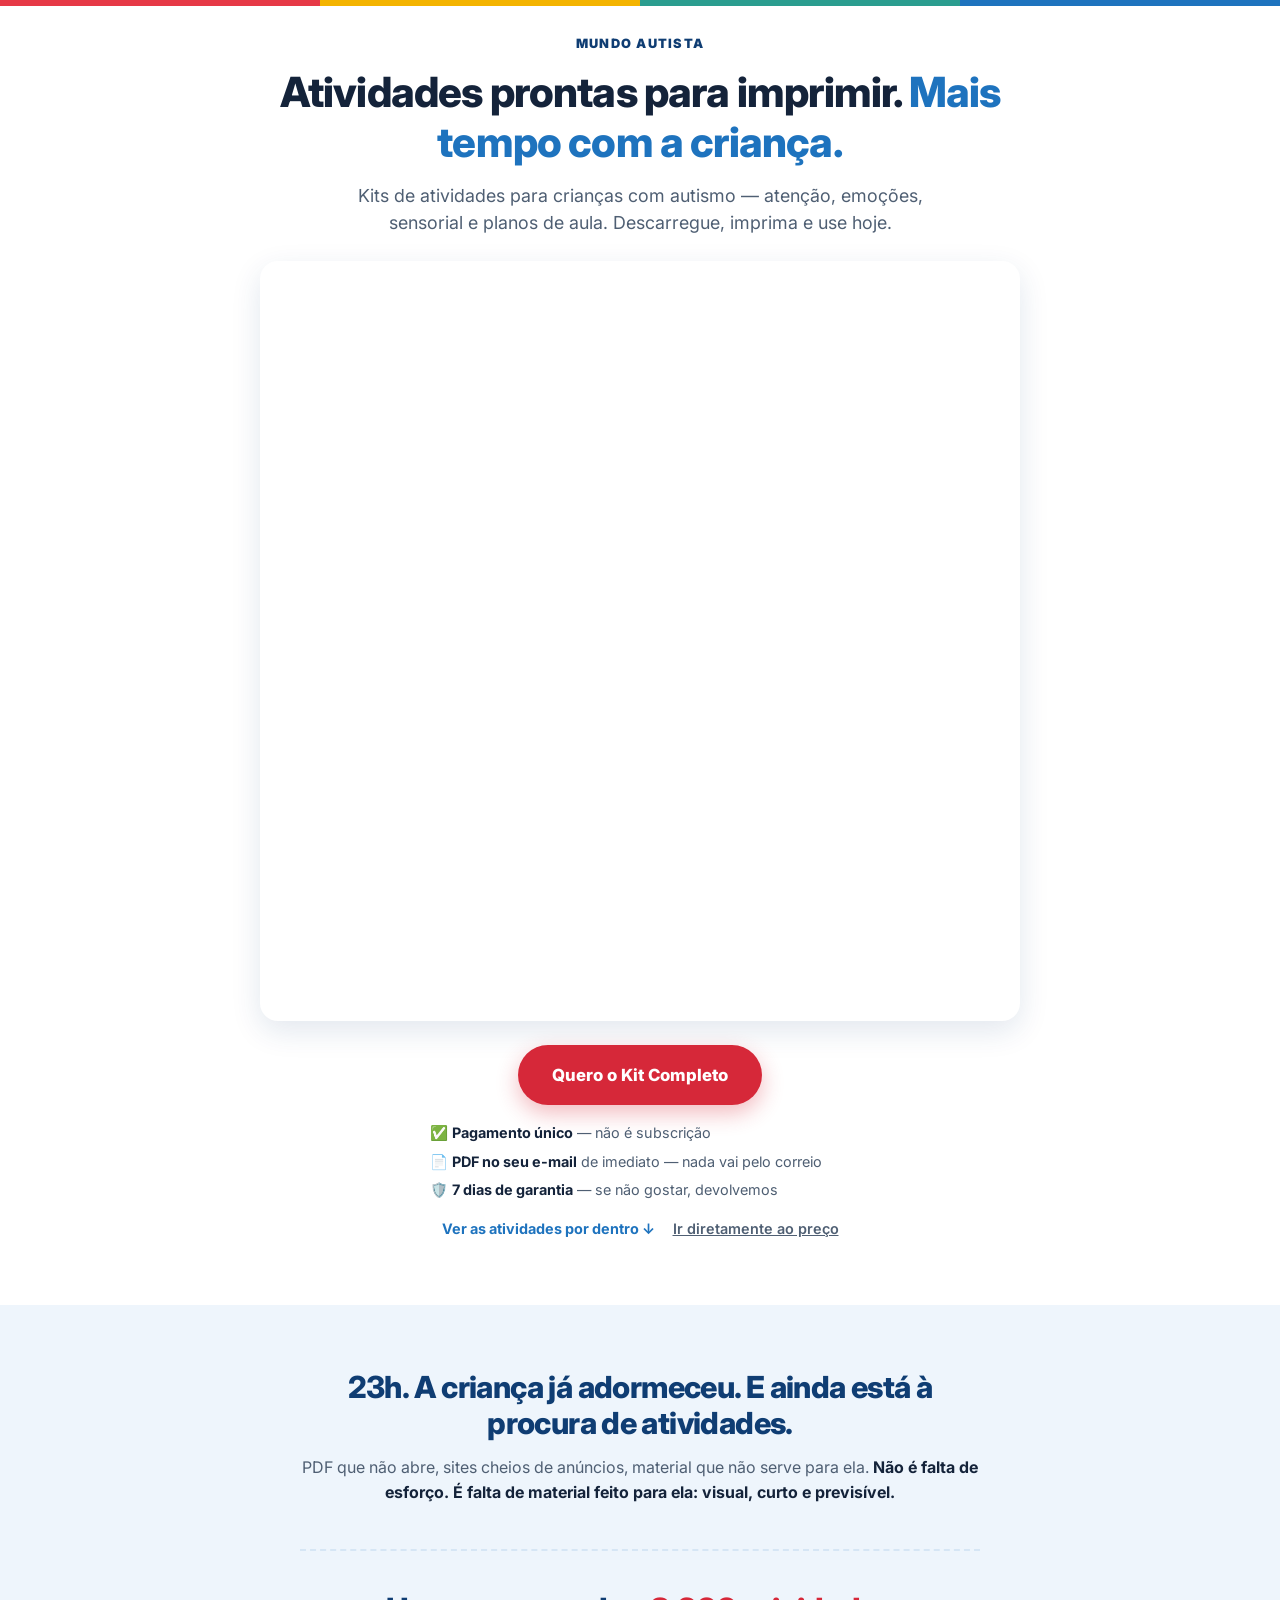
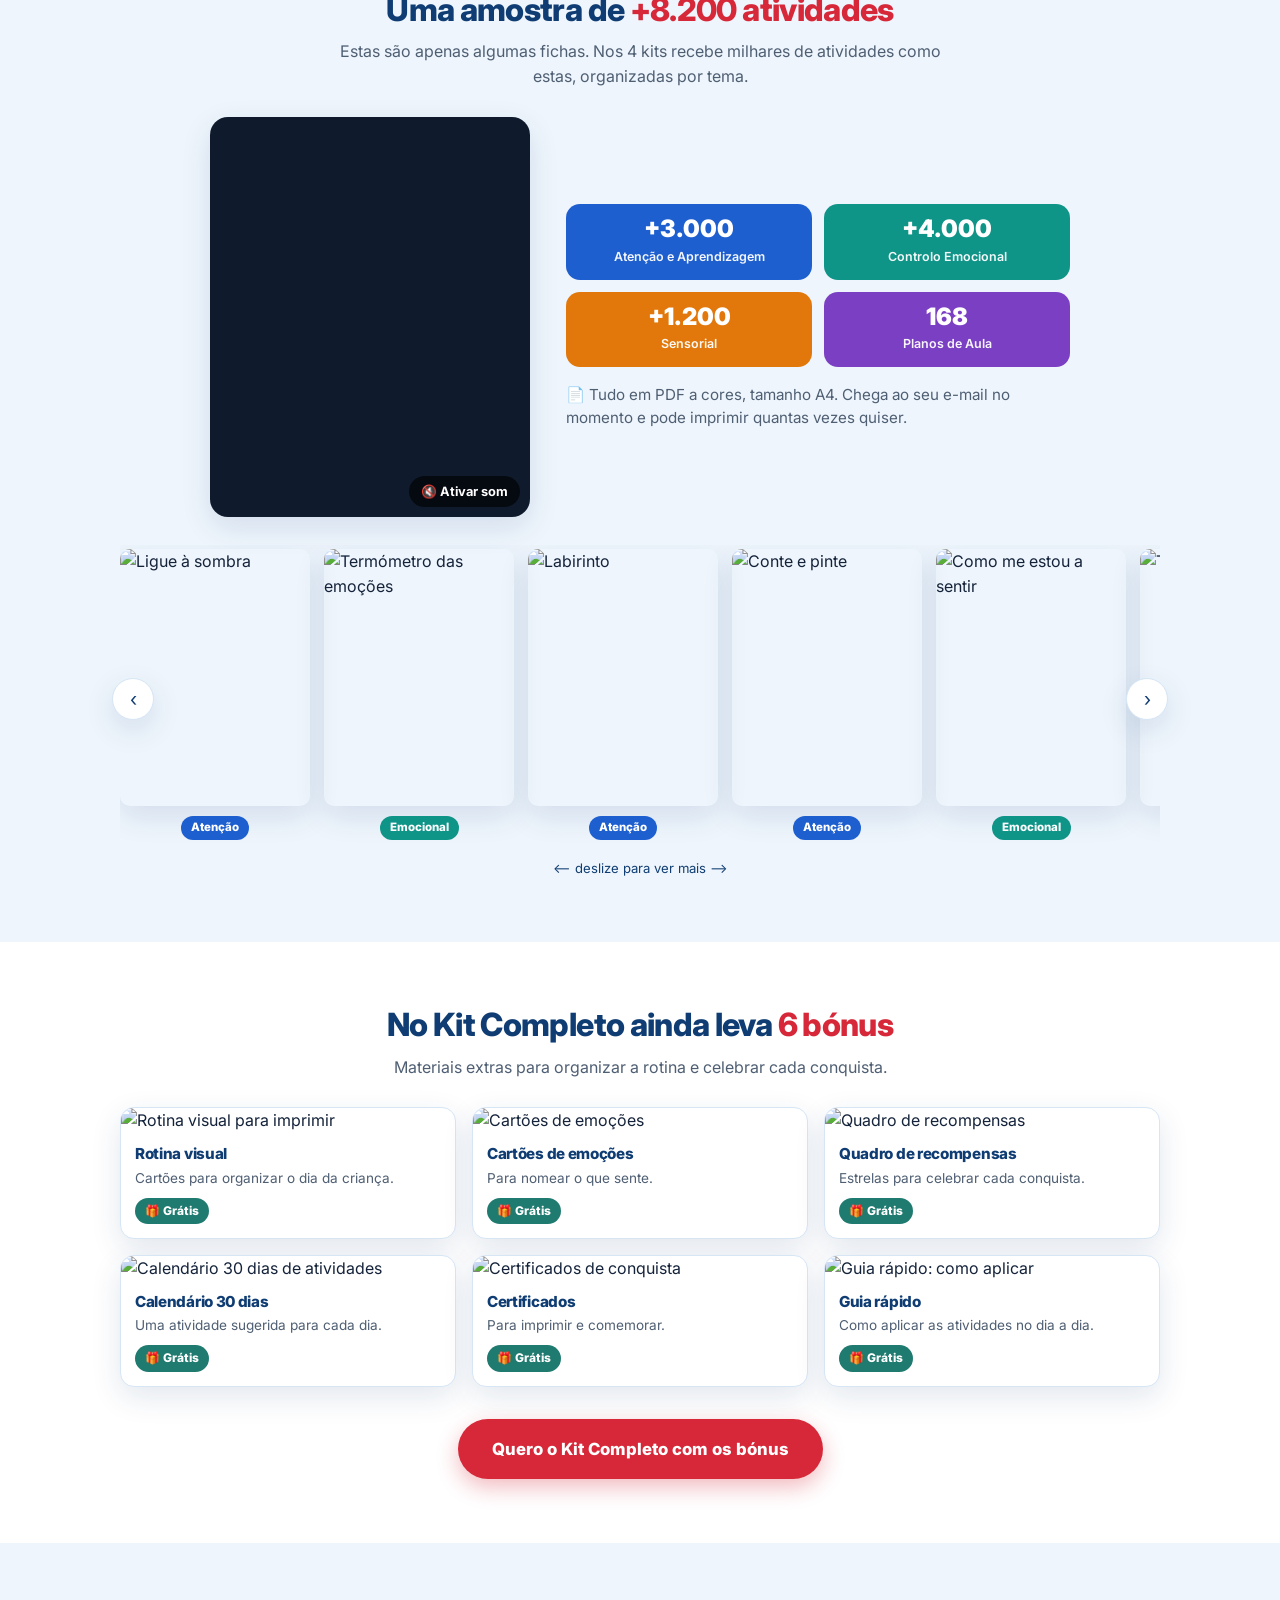
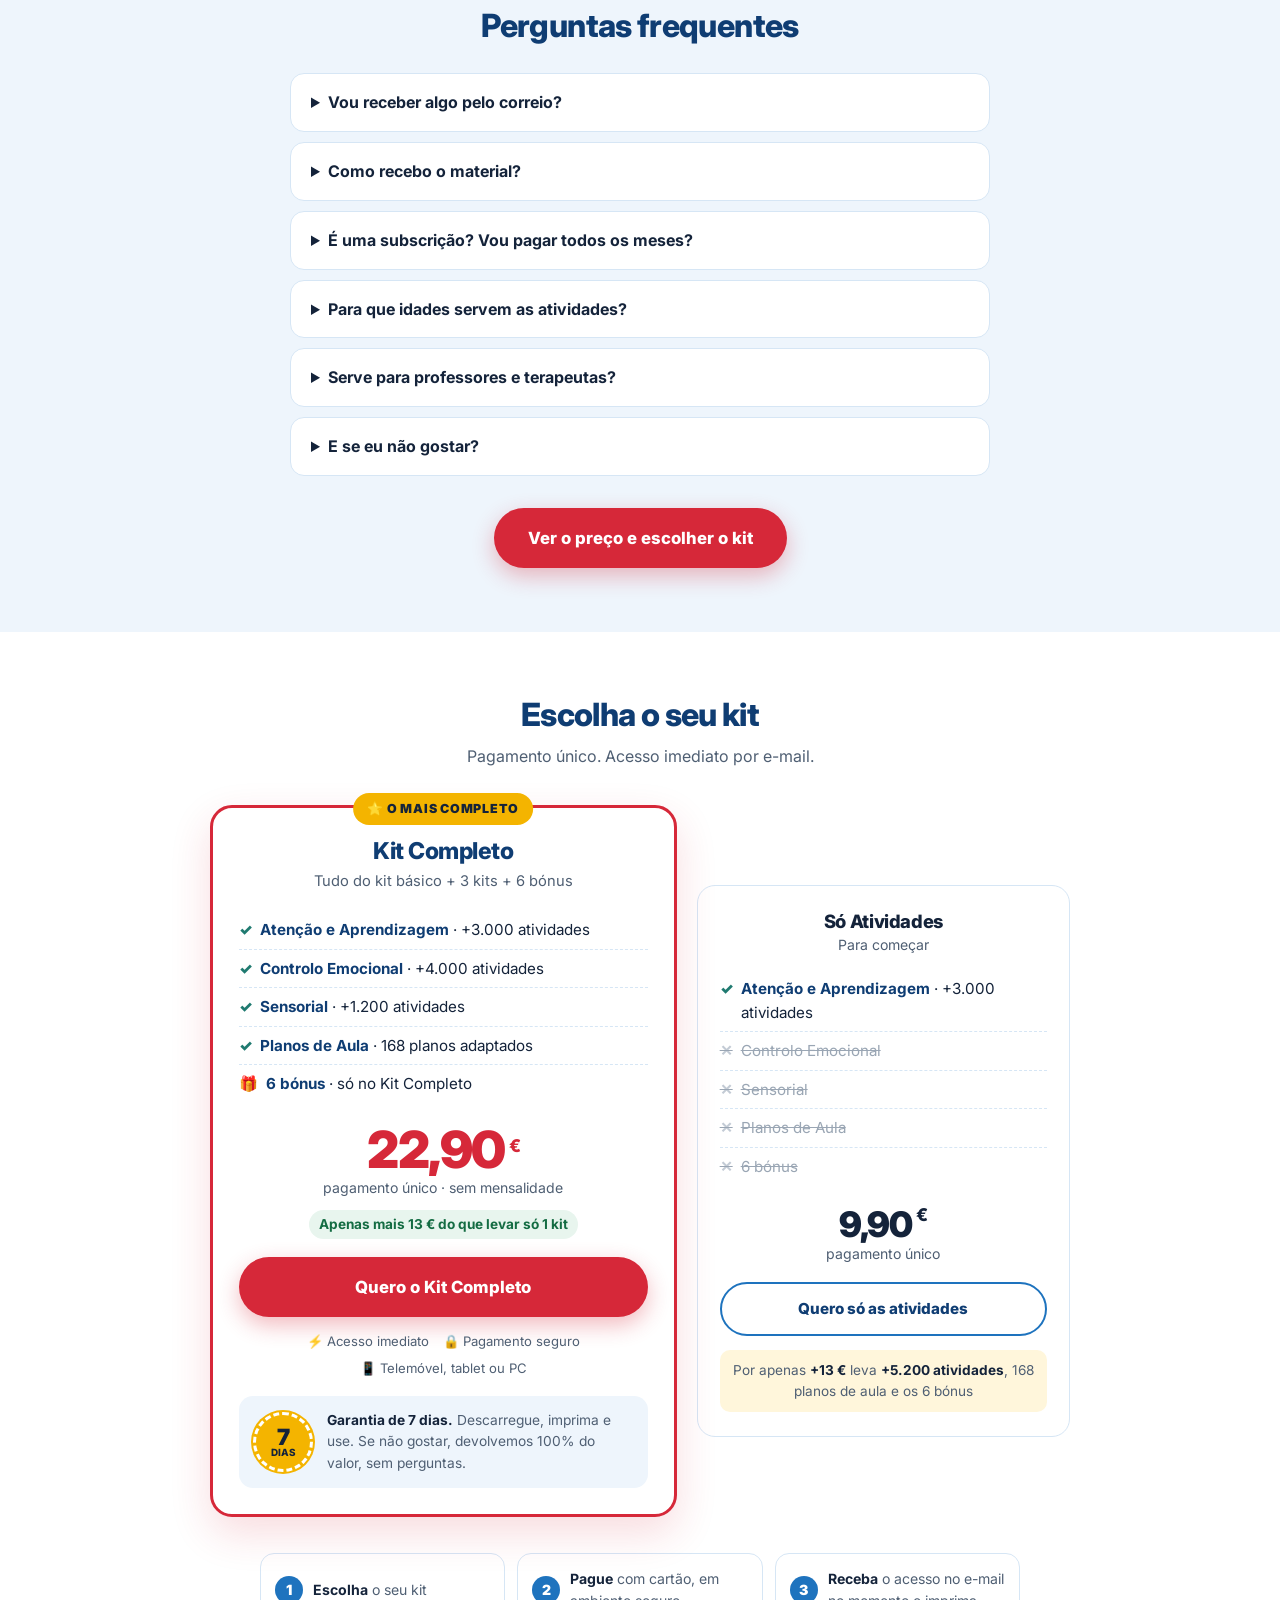
==== commit c5c6d31f: "Revisão PT-PT: Aprendizagem, de imediato, diretamente Co-Authored-By: Claude Opus 5.5 <noreply@anthr" ====
--- a/src/index.html
+++ b/src/index.html
@@ -312,10 +312,10 @@
     <a class="btn" href="#oferta">Quero o Kit Completo</a>
     <ul class="selos-hero">
       <li>✅ <strong>Pagamento único</strong> — não é subscrição</li>
-      <li>📄 <strong>PDF no seu e-mail</strong> na hora — nada vai pelo correio</li>
+      <li>📄 <strong>PDF no seu e-mail</strong> de imediato — nada vai pelo correio</li>
       <li>🛡️ <strong>7 dias de garantia</strong> — se não gostar, devolvemos</li>
     </ul>
-    <p class="atalhos"><a class="rolar" href="#amostra">Ver as atividades por dentro ↓</a><a href="#oferta">Ir direto ao preço</a></p>
+    <p class="atalhos"><a class="rolar" href="#amostra">Ver as atividades por dentro ↓</a><a href="#oferta">Ir diretamente ao preço</a></p>
   </div>
 </section>
 
@@ -335,7 +335,7 @@
       </div>
       <div>
     <div class="numeros">
-        <div class="num n-atencao"><strong>+3.000</strong><span>Atenção e Aprendizado</span></div>
+        <div class="num n-atencao"><strong>+3.000</strong><span>Atenção e Aprendizagem</span></div>
         <div class="num n-emocional"><strong>+4.000</strong><span>Controlo Emocional</span></div>
         <div class="num n-sensorial"><strong>+1.200</strong><span>Sensorial</span></div>
         <div class="num n-planos"><strong>168</strong><span>Planos de Aula</span></div>
@@ -409,7 +409,7 @@
 <section id="oferta">
   <div class="container">
     <h2 class="titulo">Escolha o seu kit</h2>
-    <p class="sub">Pagamento único. Acesso imediato no seu e-mail.</p>
+    <p class="sub">Pagamento único. Acesso imediato por e-mail.</p>
 
     <div class="oferta">
       <!-- Vídeo dos kits: volta aqui quando o criativo tiver o preço "separados" corrigido (preço do Kit Completo 22,90 €).
@@ -423,7 +423,7 @@
         <h3>Kit Completo</h3>
         <p class="resumo">Tudo do kit básico + 3 kits + 6 bónus</p>
         <ul class="lista">
-          <li><span><b>Atenção e Aprendizado</b> · +3.000 atividades</span></li>
+          <li><span><b>Atenção e Aprendizagem</b> · +3.000 atividades</span></li>
           <li><span><b>Controlo Emocional</b> · +4.000 atividades</span></li>
           <li><span><b>Sensorial</b> · +1.200 atividades</span></li>
           <li><span><b>Planos de Aula</b> · 168 planos adaptados</span></li>
@@ -432,7 +432,7 @@
         <div class="preco">
           <div class="por">22,90<small>€</small></div>
           <div class="unico">pagamento único · sem mensalidade</div>
-          <div class="economia"><strong class="economize">Só +13 € do que levar apenas 1 kit</strong></div>
+          <div class="economia"><strong class="economize">Apenas mais 13 € do que levar só 1 kit</strong></div>
         </div>
         <a class="btn bloco" href="#" data-checkout="completo">Quero o Kit Completo</a>
         <div class="confianca"><span>⚡ Acesso imediato</span><span>🔒 Pagamento seguro</span><span>📱 Telemóvel, tablet ou PC</span></div>
@@ -445,7 +445,7 @@
         <h3>Só Atividades</h3>
         <p class="resumo">Para começar</p>
         <ul class="lista">
-          <li><span><b>Atenção e Aprendizado</b> · +3.000 atividades</span></li>
+          <li><span><b>Atenção e Aprendizagem</b> · +3.000 atividades</span></li>
           <li class="nao"><span>Controlo Emocional</span></li>
           <li class="nao"><span>Sensorial</span></li>
           <li class="nao"><span>Planos de Aula</span></li>
